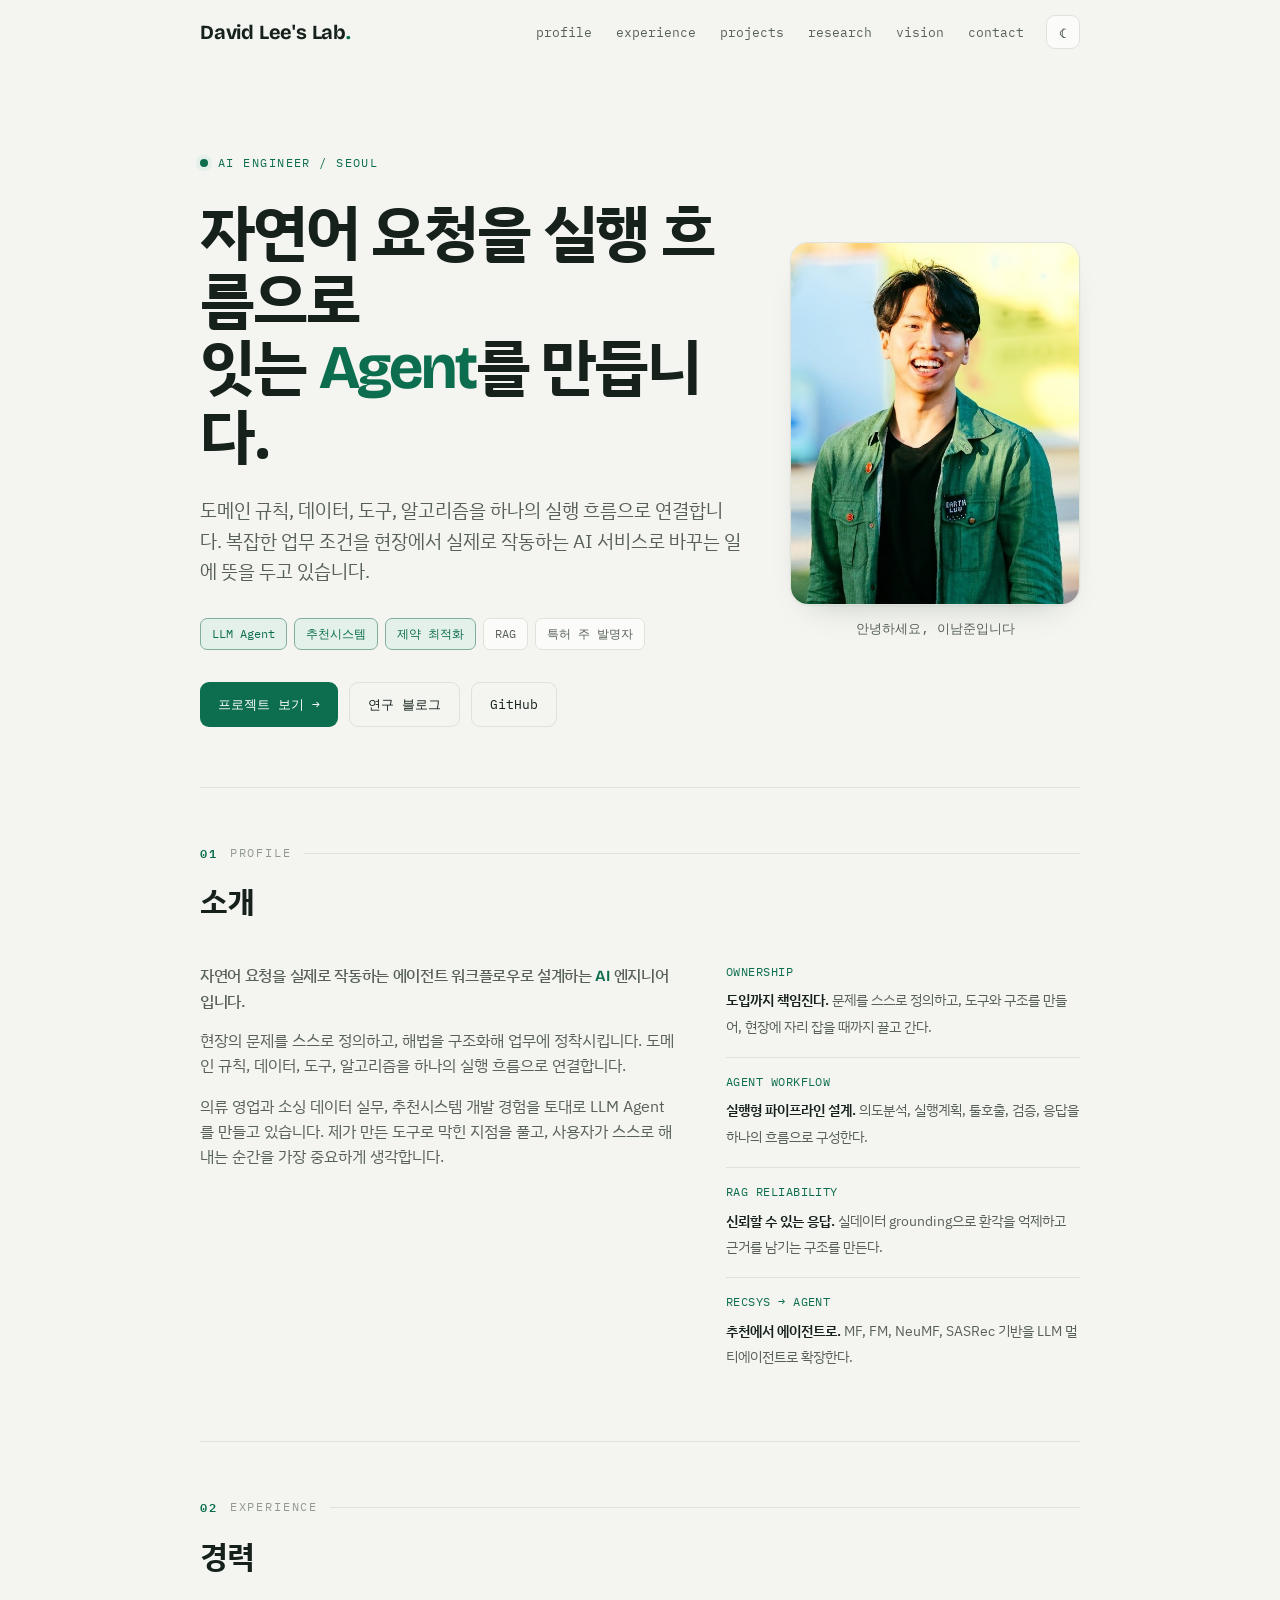
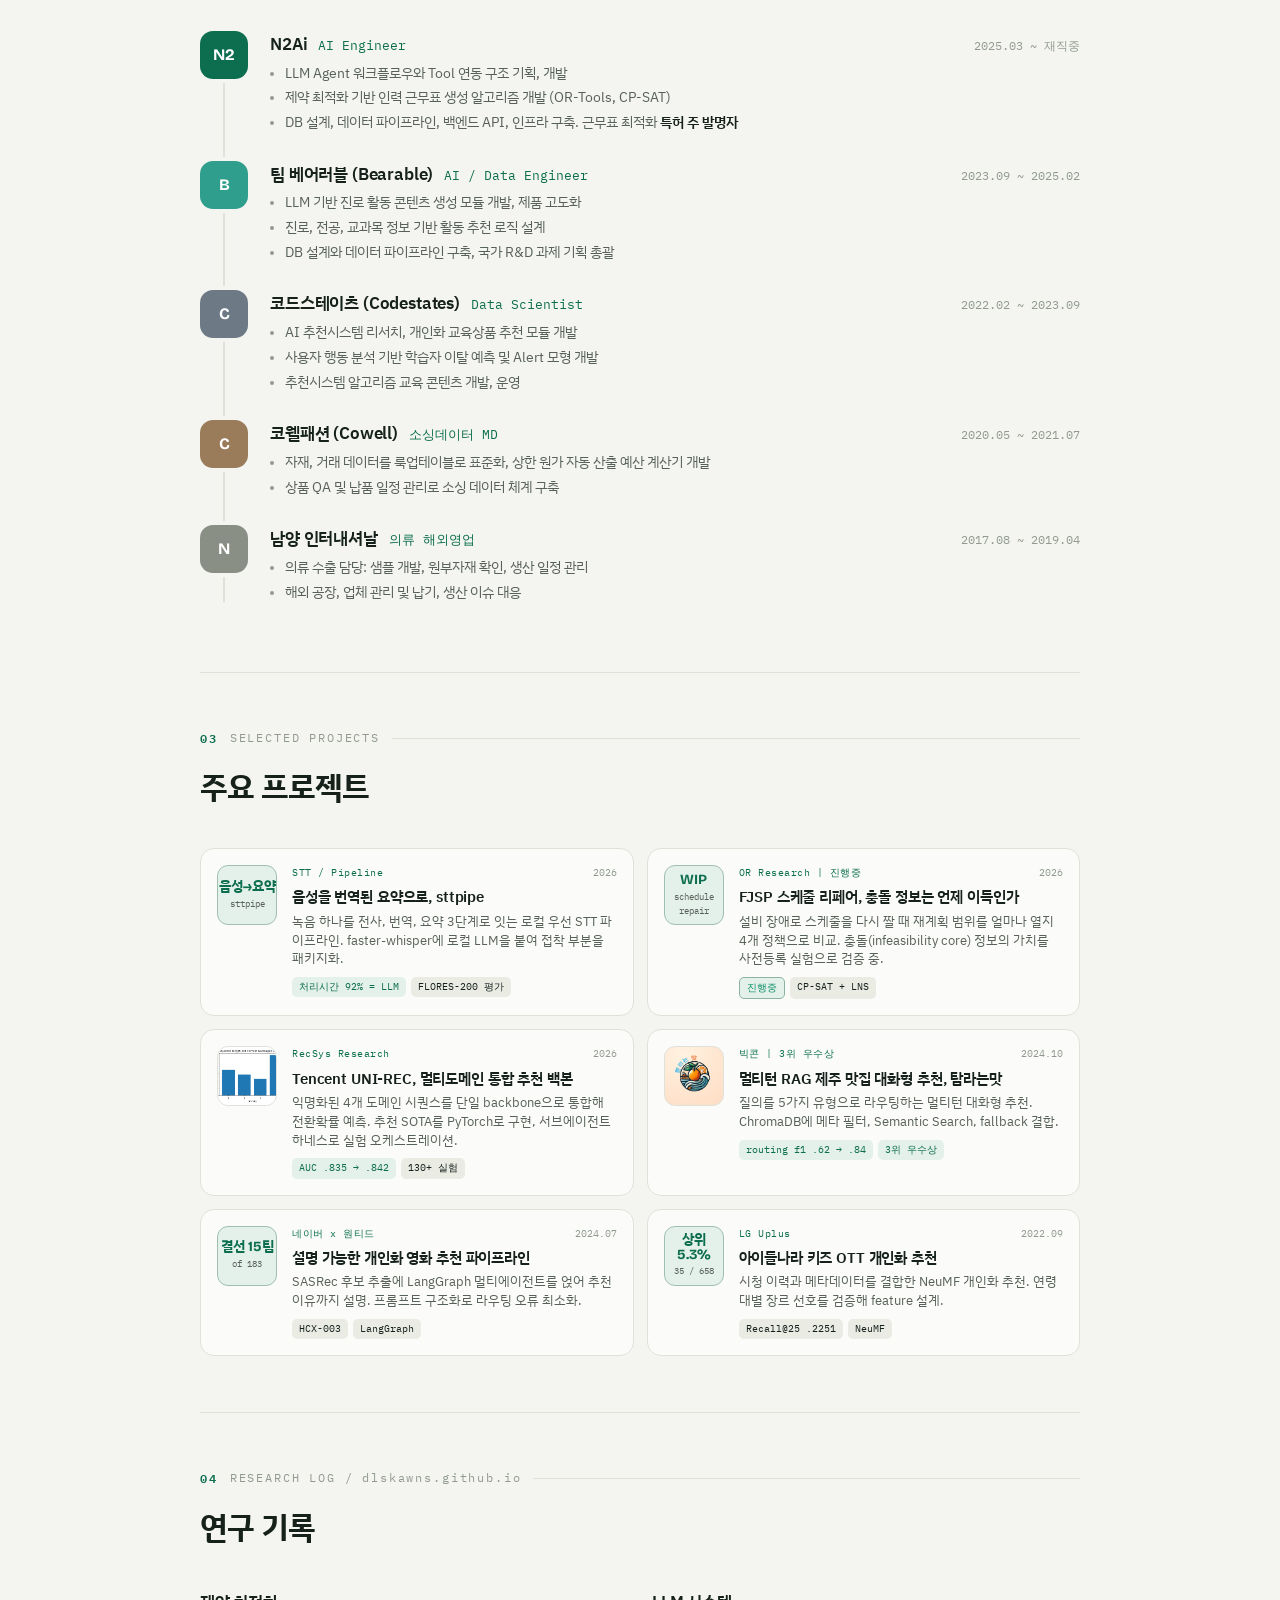
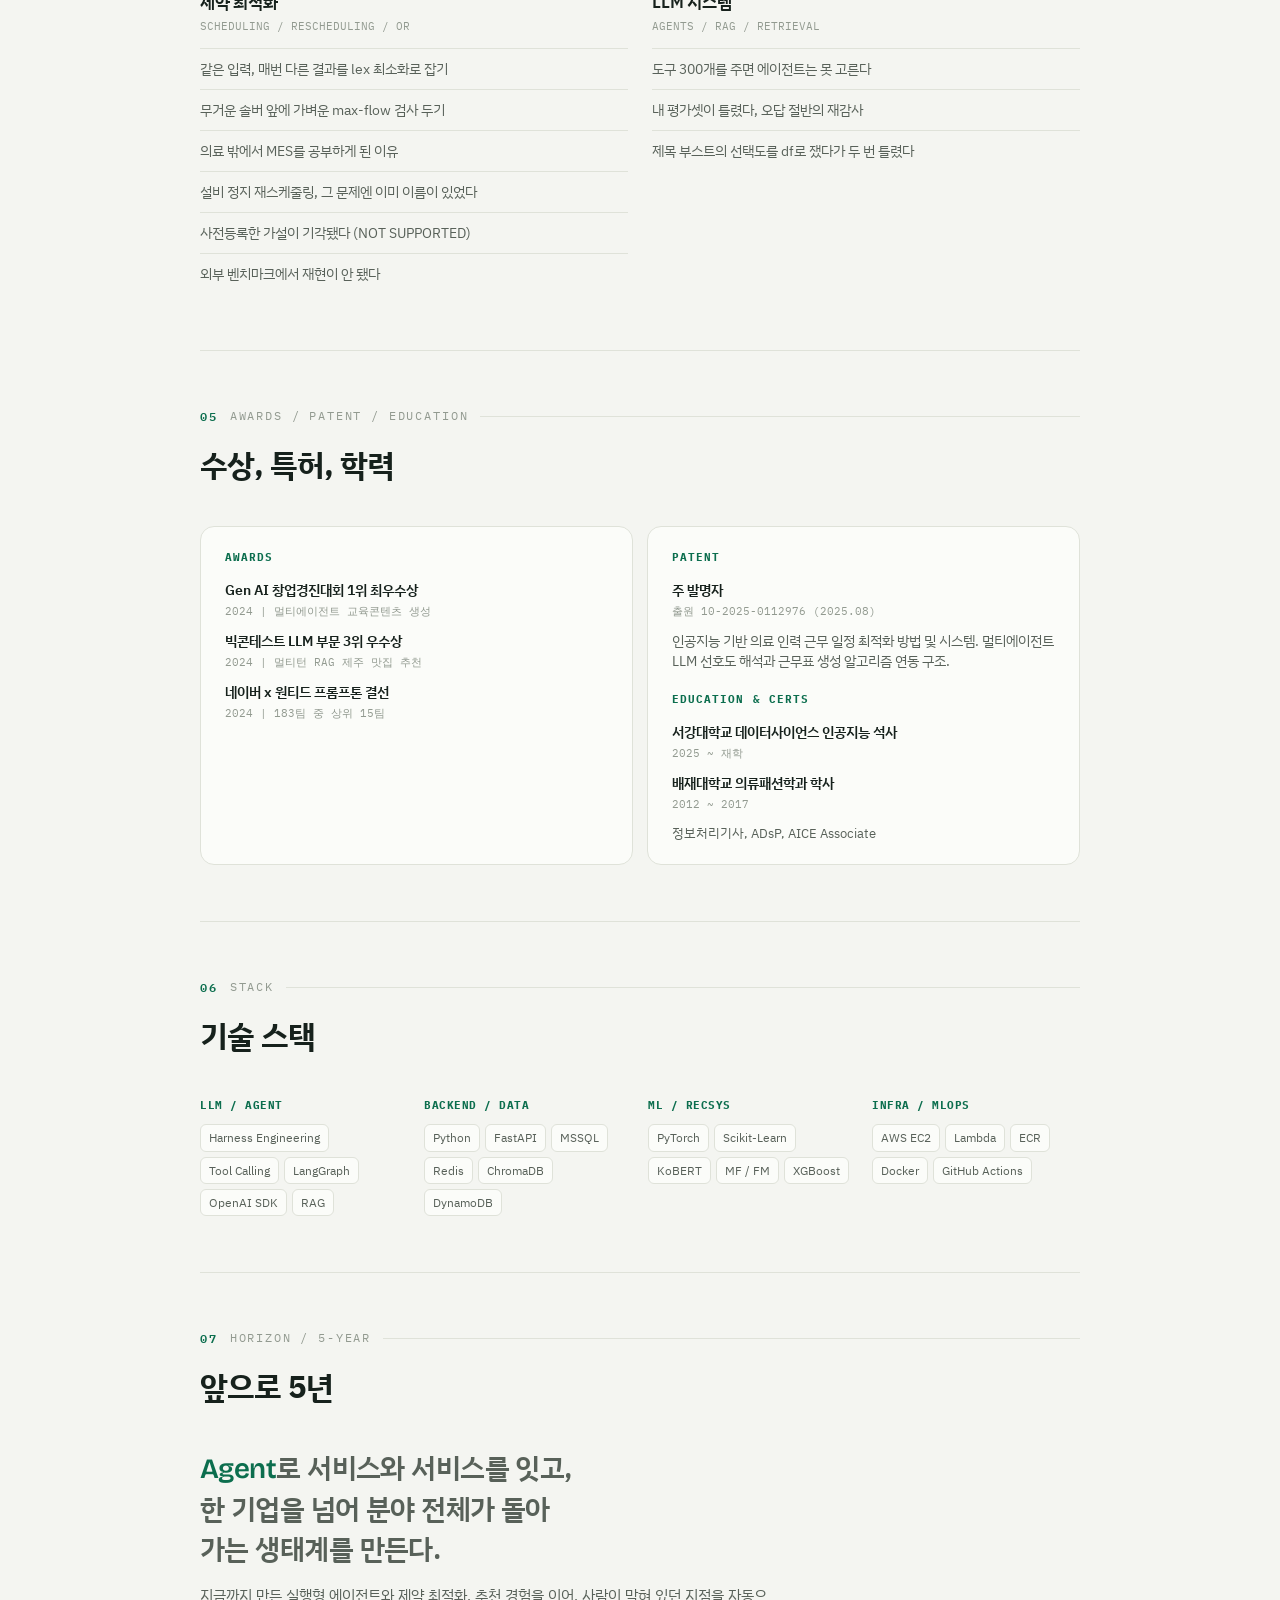
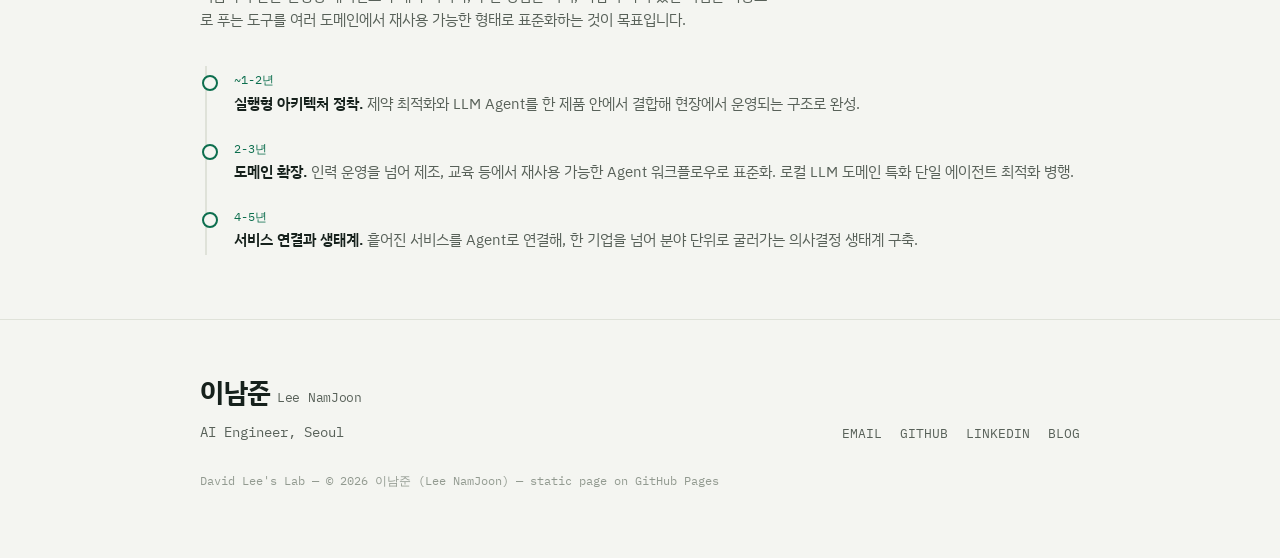
==== index.html @ a7fc3a61 "Add: 프로필 사진, OG 이미지, favicon, 히어로 그리드 - 히어로에 프로필 사진과 인삿말 추가(2단 그리드) - OG 이미지(1200x630) 생성, og/twitte" ====
<!DOCTYPE html>
<html lang="ko">
<head>
<meta charset="UTF-8">
<meta name="viewport" content="width=device-width, initial-scale=1.0">
<title>David Lee's Lab — 이남준</title>
<meta name="description" content="자연어 요청을 실제로 작동하는 에이전트 워크플로우로 설계하는 AI Engineer 이남준(David Lee)의 포트폴리오">
<link rel="preconnect" href="https://fonts.googleapis.com">
<link rel="preconnect" href="https://fonts.gstatic.com" crossorigin>
<link href="https://fonts.googleapis.com/css2?family=Bricolage+Grotesque:opsz,wght@12..96,500;12..96,600;12..96,700&family=IBM+Plex+Mono:wght@400;500;600&family=IBM+Plex+Sans+KR:wght@400;500;600;700&display=swap" rel="stylesheet">
<link rel="stylesheet" href="assets/site.css">
<link rel="icon" href="assets/img/favicon.svg" type="image/svg+xml">
<link rel="icon" href="assets/img/favicon-32.png" sizes="32x32">
<link rel="apple-touch-icon" href="assets/img/favicon-180.png">
<meta property="og:type" content="website">
<meta property="og:title" content="David Lee's Lab — 이남준 (AI Engineer)">
<meta property="og:description" content="자연어 요청을 실행 흐름으로 잇는 Agent를 만드는 AI Engineer 이남준의 포트폴리오">
<meta property="og:image" content="https://dlskawns.github.io/portfolio/assets/img/og.png">
<meta property="og:url" content="https://dlskawns.github.io/portfolio/">
<meta name="twitter:card" content="summary_large_image">
<script>try{var t=localStorage.getItem('theme');if(t)document.documentElement.setAttribute('data-theme',t);}catch(e){}</script>
</head>
<body>

<nav id="nav">
  <div class="nav-in">
    <a class="brand" href="#top">David Lee's Lab<i>.</i></a>
    <div class="nav-right">
      <div class="nav-links">
        <a href="#about">profile</a>
        <a href="#experience">experience</a>
        <a href="#projects">projects</a>
        <a href="#research">research</a>
        <a href="#vision">vision</a>
        <a href="#contact">contact</a>
      </div>
      <button id="themeBtn" class="theme-btn" aria-label="라이트 다크 테마 전환" title="테마 전환">◐</button>
    </div>
  </div>
</nav>

<div class="wrap" id="top">

  <header class="hero">
    <div class="hero-grid">
      <div>
        <div class="kicker">AI ENGINEER / SEOUL</div>
        <h1>자연어 요청을 실행 흐름으로<br>잇는 <span class="en">Agent</span>를 만듭니다.</h1>
        <p class="lede">도메인 규칙, 데이터, 도구, 알고리즘을 하나의 실행 흐름으로 연결합니다. 복잡한 업무 조건을 현장에서 실제로 작동하는 AI 서비스로 바꾸는 일에 뜻을 두고 있습니다.</p>
        <div class="hero-meta">
          <span class="chip on">LLM Agent</span>
          <span class="chip on">추천시스템</span>
          <span class="chip on">제약 최적화</span>
          <span class="chip">RAG</span>
          <span class="chip">특허 주 발명자</span>
        </div>
        <div class="hero-cta">
          <a class="btn primary" href="#projects">프로젝트 보기 →</a>
          <a class="btn ghost" href="https://dlskawns.github.io" target="_blank" rel="noopener">연구 블로그</a>
          <a class="btn ghost" href="https://github.com/dlskawns" target="_blank" rel="noopener">GitHub</a>
        </div>
      </div>
      <div class="hero-photo">
        <img src="assets/img/profile.jpg" alt="이남준" width="290" height="363">
        <div class="greet">안녕하세요, 이남준입니다</div>
      </div>
    </div>
  </header>

  <section id="about" class="about reveal">
    <div class="eyebrow"><b>01</b> PROFILE</div>
    <h2 class="sec-title">소개</h2>
    <div class="about-grid">
      <div>
        <p class="about-lead">자연어 요청을 실제로 작동하는 에이전트 워크플로우로 설계하는 <span class="en">AI</span> 엔지니어입니다.</p>
        <p>현장의 문제를 스스로 정의하고, 해법을 구조화해 업무에 정착시킵니다. 도메인 규칙, 데이터, 도구, 알고리즘을 하나의 실행 흐름으로 연결합니다.</p>
        <p>의류 영업과 소싱 데이터 실무, 추천시스템 개발 경험을 토대로 LLM Agent를 만들고 있습니다. 제가 만든 도구로 막힌 지점을 풀고, 사용자가 스스로 해내는 순간을 가장 중요하게 생각합니다.</p>
      </div>
      <ul class="strengths">
        <li><span class="k">OWNERSHIP</span><span class="v"><b>도입까지 책임진다.</b> 문제를 스스로 정의하고, 도구와 구조를 만들어, 현장에 자리 잡을 때까지 끌고 간다.</span></li>
        <li><span class="k">AGENT WORKFLOW</span><span class="v"><b>실행형 파이프라인 설계.</b> 의도분석, 실행계획, 툴호출, 검증, 응답을 하나의 흐름으로 구성한다.</span></li>
        <li><span class="k">RAG RELIABILITY</span><span class="v"><b>신뢰할 수 있는 응답.</b> 실데이터 grounding으로 환각을 억제하고 근거를 남기는 구조를 만든다.</span></li>
        <li><span class="k">RECSYS → AGENT</span><span class="v"><b>추천에서 에이전트로.</b> MF, FM, NeuMF, SASRec 기반을 LLM 멀티에이전트로 확장한다.</span></li>
      </ul>
    </div>
  </section>

  <section id="experience" class="reveal">
    <div class="eyebrow"><b>02</b> EXPERIENCE</div>
    <h2 class="sec-title">경력</h2>
    <div class="exp" id="exp"></div>
  </section>

  <section id="projects" class="reveal">
    <div class="eyebrow"><b>03</b> SELECTED PROJECTS</div>
    <h2 class="sec-title">주요 프로젝트</h2>
    <div class="rc-grid" id="rc-grid"></div>
  </section>

  <section id="research" class="reveal">
    <div class="eyebrow"><b>04</b> RESEARCH LOG / dlskawns.github.io</div>
    <h2 class="sec-title">연구 기록</h2>
    <div class="research">
      <div class="rcol">
        <h3>제약 최적화</h3>
        <div class="rsub">SCHEDULING / RESCHEDULING / OR</div>
        <ul class="rlist" id="opt-list"></ul>
      </div>
      <div class="rcol">
        <h3>LLM 시스템</h3>
        <div class="rsub">AGENTS / RAG / RETRIEVAL</div>
        <ul class="rlist" id="llm-list"></ul>
      </div>
    </div>
  </section>

  <section id="credentials" class="reveal">
    <div class="eyebrow"><b>05</b> AWARDS / PATENT / EDUCATION</div>
    <h2 class="sec-title">수상, 특허, 학력</h2>
    <div class="cred-grid">
      <div class="cred">
        <h4>AWARDS</h4>
        <ul>
          <li><b>Gen AI 창업경진대회 1위 최우수상</b><span class="yr">2024 | 멀티에이전트 교육콘텐츠 생성</span></li>
          <li><b>빅콘테스트 LLM 부문 3위 우수상</b><span class="yr">2024 | 멀티턴 RAG 제주 맛집 추천</span></li>
          <li><b>네이버 x 원티드 프롬프톤 결선</b><span class="yr">2024 | 183팀 중 상위 15팀</span></li>
        </ul>
      </div>
      <div class="cred">
        <h4>PATENT</h4>
        <ul>
          <li><b>주 발명자</b><span class="yr">출원 10-2025-0112976 (2025.08)</span></li>
          <li style="color:var(--muted)">인공지능 기반 의료 인력 근무 일정 최적화 방법 및 시스템. 멀티에이전트 LLM 선호도 해석과 근무표 생성 알고리즘 연동 구조.</li>
        </ul>
        <h4 style="margin-top:20px">EDUCATION &amp; CERTS</h4>
        <ul>
          <li><b>서강대학교 데이터사이언스 인공지능 석사</b><span class="yr">2025 ~ 재학</span></li>
          <li><b>배재대학교 의류패션학과 학사</b><span class="yr">2012 ~ 2017</span></li>
          <li style="color:var(--muted);font-size:12.5px">정보처리기사, ADsP, AICE Associate</li>
        </ul>
      </div>
    </div>
  </section>

  <section id="skills" class="reveal">
    <div class="eyebrow"><b>06</b> STACK</div>
    <h2 class="sec-title">기술 스택</h2>
    <div class="skills">
      <div class="skill"><h4>LLM / AGENT</h4><div class="tags"><span>Harness Engineering</span><span>Tool Calling</span><span>LangGraph</span><span>OpenAI SDK</span><span>RAG</span></div></div>
      <div class="skill"><h4>BACKEND / DATA</h4><div class="tags"><span>Python</span><span>FastAPI</span><span>MSSQL</span><span>Redis</span><span>ChromaDB</span><span>DynamoDB</span></div></div>
      <div class="skill"><h4>ML / RECSYS</h4><div class="tags"><span>PyTorch</span><span>Scikit-Learn</span><span>KoBERT</span><span>MF / FM</span><span>XGBoost</span></div></div>
      <div class="skill"><h4>INFRA / MLOPS</h4><div class="tags"><span>AWS EC2</span><span>Lambda</span><span>ECR</span><span>Docker</span><span>GitHub Actions</span></div></div>
    </div>
  </section>

  <section id="vision" class="reveal vision">
    <div class="eyebrow"><b>07</b> HORIZON / 5-YEAR</div>
    <h2 class="sec-title">앞으로 5년</h2>
    <p class="q"><span class="en">Agent</span>로 서비스와 서비스를 잇고, 한 기업을 넘어 분야 전체가 돌아가는 생태계를 만든다.</p>
    <p>지금까지 만든 실행형 에이전트와 제약 최적화, 추천 경험을 이어, 사람이 막혀 있던 지점을 자동으로 푸는 도구를 여러 도메인에서 재사용 가능한 형태로 표준화하는 것이 목표입니다.</p>
    <div class="vtl">
      <div class="vrow"><div class="yr">~1-2년</div><div class="txt"><b>실행형 아키텍처 정착.</b> 제약 최적화와 LLM Agent를 한 제품 안에서 결합해 현장에서 운영되는 구조로 완성.</div></div>
      <div class="vrow"><div class="yr">2-3년</div><div class="txt"><b>도메인 확장.</b> 인력 운영을 넘어 제조, 교육 등에서 재사용 가능한 Agent 워크플로우로 표준화. 로컬 LLM 도메인 특화 단일 에이전트 최적화 병행.</div></div>
      <div class="vrow"><div class="yr">4-5년</div><div class="txt"><b>서비스 연결과 생태계.</b> 흩어진 서비스를 Agent로 연결해, 한 기업을 넘어 분야 단위로 굴러가는 의사결정 생태계 구축.</div></div>
    </div>
  </section>

</div>

<footer id="contact">
  <div class="wrap">
    <div class="foot-grid">
      <div>
        <div class="foot-name">이남준 <small>Lee NamJoon</small></div>
        <div style="color:var(--muted);font-size:13.5px;margin-top:6px;font-family:var(--mono)">AI Engineer, Seoul</div>
      </div>
      <div class="foot-links">
        <a href="mailto:dlskawns2@gmail.com">EMAIL</a>
        <a href="https://github.com/dlskawns" target="_blank" rel="noopener">GITHUB</a>
        <a href="https://www.linkedin.com/in/davidlee1992" target="_blank" rel="noopener">LINKEDIN</a>
        <a href="https://dlskawns.github.io" target="_blank" rel="noopener">BLOG</a>
      </div>
    </div>
    <div class="foot-copy">David Lee's Lab — © 2026 이남준 (Lee NamJoon) — static page on GitHub Pages</div>
  </div>
</footer>

<script>
const BLOG="https://dlskawns.github.io";

const jobs=[
  {mono:"N2",co:"N2Ai",role:"AI Engineer",period:"2025.03 ~ 재직중",color:"var(--signal)",items:[
    "LLM Agent 워크플로우와 Tool 연동 구조 기획, 개발",
    "제약 최적화 기반 인력 근무표 생성 알고리즘 개발 (OR-Tools, CP-SAT)",
    "DB 설계, 데이터 파이프라인, 백엔드 API, 인프라 구축. 근무표 최적화 <b>특허 주 발명자</b>"]},
  {mono:"B",co:"팀 베어러블 (Bearable)",role:"AI / Data Engineer",period:"2023.09 ~ 2025.02",color:"#2f9e8c",items:[
    "LLM 기반 진로 활동 콘텐츠 생성 모듈 개발, 제품 고도화",
    "진로, 전공, 교과목 정보 기반 활동 추천 로직 설계",
    "DB 설계와 데이터 파이프라인 구축, 국가 R&D 과제 기획 총괄"]},
  {mono:"C",co:"코드스테이츠 (Codestates)",role:"Data Scientist",period:"2022.02 ~ 2023.09",color:"#6d7a86",items:[
    "AI 추천시스템 리서치, 개인화 교육상품 추천 모듈 개발",
    "사용자 행동 분석 기반 학습자 이탈 예측 및 Alert 모형 개발",
    "추천시스템 알고리즘 교육 콘텐츠 개발, 운영"]},
  {mono:"C",co:"코웰패션 (Cowell)",role:"소싱데이터 MD",period:"2020.05 ~ 2021.07",color:"#9a7b5a",items:[
    "자재, 거래 데이터를 룩업테이블로 표준화, 상한 원가 자동 산출 예산 계산기 개발",
    "상품 QA 및 납품 일정 관리로 소싱 데이터 체계 구축"]},
  {mono:"N",co:"남양 인터내셔날",role:"의류 해외영업",period:"2017.08 ~ 2019.04",color:"#8a8f86",items:[
    "의류 수출 담당: 샘플 개발, 원부자재 확인, 생산 일정 관리",
    "해외 공장, 업체 관리 및 납기, 생산 이슈 대응"]},
];
document.getElementById('exp').innerHTML=jobs.map(j=>`
  <div class="job">
    <div class="node" style="background:${j.color}">${j.mono}</div>
    <div>
      <div class="job-head"><span class="job-co">${j.co}</span><span class="job-role">${j.role}</span><span class="job-period">${j.period}</span></div>
      <ul>${j.items.map(i=>`<li>${i}</li>`).join('')}</ul>
    </div>
  </div>`).join('');

const A="assets/recsys/";
const rc=[
  {tag:"STT / Pipeline",yr:"2026",title:"음성을 번역된 요약으로, sttpipe",
   url:"projects/stt-pipeline.html",badge:{b1:"음성→요약",b2:"sttpipe"},
   desc:"녹음 하나를 전사, 번역, 요약 3단계로 잇는 로컬 우선 STT 파이프라인. faster-whisper에 로컬 LLM을 붙여 접착 부분을 패키지화.",
   m:[{t:"처리시간 92% = LLM",pos:1},{t:"FLORES-200 평가"}]},
  {tag:"OR Research | 진행중",yr:"2026",title:"FJSP 스케줄 리페어, 충돌 정보는 언제 이득인가",
   url:"projects/mes-schedule-repair.html",badge:{b1:"WIP",b2:"schedule repair"},
   desc:"설비 장애로 스케줄을 다시 짤 때 재계획 범위를 얼마나 열지 4개 정책으로 비교. 충돌(infeasibility core) 정보의 가치를 사전등록 실험으로 검증 중.",
   m:[{t:"진행중",wip:1},{t:"CP-SAT + LNS"}]},
  {tag:"RecSys Research",yr:"2026",title:"Tencent UNI-REC, 멀티도메인 통합 추천 백본",
   url:"projects/tencent-unirec.html",img:A+"tencent-seqlen.png",
   desc:"익명화된 4개 도메인 시퀀스를 단일 backbone으로 통합해 전환확률 예측. 추천 SOTA를 PyTorch로 구현, 서브에이전트 하네스로 실험 오케스트레이션.",
   m:[{t:"AUC .835 → .842",pos:1},{t:"130+ 실험"}]},
  {tag:"빅콘 | 3위 우수상",yr:"2024.10",title:"멀티턴 RAG 제주 맛집 대화형 추천, 탐라는맛",
   url:"projects/jeju-tamla.html",brand:A+"jeju-emblem.png",
   desc:"질의를 5가지 유형으로 라우팅하는 멀티턴 대화형 추천. ChromaDB에 메타 필터, Semantic Search, fallback 결합.",
   m:[{t:"routing f1 .62 → .84",pos:1},{t:"3위 우수상",pos:1}]},
  {tag:"네이버 x 원티드",yr:"2024.07",title:"설명 가능한 개인화 영화 추천 파이프라인",
   url:"projects/wanted-movie-rec.html",badge:{b1:"결선 15팀",b2:"of 183"},
   desc:"SASRec 후보 추출에 LangGraph 멀티에이전트를 얹어 추천 이유까지 설명. 프롬프트 구조화로 라우팅 오류 최소화.",
   m:[{t:"HCX-003"},{t:"LangGraph"}]},
  {tag:"LG Uplus",yr:"2022.09",title:"아이들나라 키즈 OTT 개인화 추천",
   url:"projects/lguplus-kids-rec.html",badge:{b1:"상위 5.3%",b2:"35 / 658"},
   desc:"시청 이력과 메타데이터를 결합한 NeuMF 개인화 추천. 연령대별 장르 선호를 검증해 feature 설계.",
   m:[{t:"Recall@25 .2251"},{t:"NeuMF"}]},
];
document.getElementById('rc-grid').innerHTML=rc.map(p=>`
  <a class="rc" href="${p.url}">
    ${p.img?`<div class="ic"><img loading="lazy" src="${p.img}" alt=""></div>`
      :p.brand?`<div class="ic brand"><img loading="lazy" src="${p.brand}" alt="탐라는맛"></div>`
      :`<div class="ic badge"><span class="b1">${p.badge.b1}</span><span class="b2">${p.badge.b2}</span></div>`}
    <div class="rc-body">
      <div class="rc-top"><span class="rc-tag">${p.tag}</span><span class="rc-yr">${p.yr}</span></div>
      <h4>${p.title}<span class="arw">→</span></h4>
      <p>${p.desc}</p>
      <div class="m">${p.m.map(x=>`<span class="${x.pos?'pos':x.wip?'wip':''}">${x.t}</span>`).join('')}</div>
    </div>
  </a>`).join('');

const opt=[
  {t:"같은 입력, 매번 다른 결과를 lex 최소화로 잡기",u:"/optimization/lex-minimization-cpsat/"},
  {t:"무거운 솔버 앞에 가벼운 max-flow 검사 두기",u:"/optimization/maxflow-soundness-presolve-gate/"},
  {t:"의료 밖에서 MES를 공부하게 된 이유",u:"/optimization/mes-basics/"},
  {t:"설비 정지 재스케줄링, 그 문제엔 이미 이름이 있었다",u:"/paper-review/rescheduling-framework-review/"},
  {t:"사전등록한 가설이 기각됐다 (NOT SUPPORTED)",u:"/optimization/prereg-not-supported/"},
  {t:"외부 벤치마크에서 재현이 안 됐다",u:"/optimization/external-replication/"},
];
const llm=[
  {t:"도구 300개를 주면 에이전트는 못 고른다",u:"/nlp-llm/tool-selection-scaling/"},
  {t:"내 평가셋이 틀렸다, 오답 절반의 재감사",u:"/nlp-llm/eval-harness-pitfalls/"},
  {t:"제목 부스트의 선택도를 df로 쟀다가 두 번 틀렸다",u:"/nlp-llm/title-boost-selectivity/"},
];
const li=a=>`<a href="${BLOG}${a.u}" target="_blank" rel="noopener"><span>${a.t}</span></a>`;
document.getElementById('opt-list').innerHTML=opt.map(li).join('');
document.getElementById('llm-list').innerHTML=llm.map(li).join('');
</script>
<script src="assets/site.js" defer></script>
</body>
</html>
---- assets/site.css ----
/* David Lee's Lab — shared stylesheet */
:root{
  --paper:#f4f5f1; --surface:#fbfcf9; --surface-2:#eaece4;
  --ink:#16211c; --muted:#586159; --faint:#929a90; --line:#dfe2d9;
  --signal:#0c6e4e; --signal-2:#0f9068; --signal-soft:#e4f0ea;
  --shadow:0 1px 2px rgba(18,33,26,.05),0 16px 34px -22px rgba(18,33,26,.28);
  --disp:'Bricolage Grotesque','IBM Plex Sans KR',sans-serif;
  --sans:'IBM Plex Sans KR',-apple-system,BlinkMacSystemFont,'Segoe UI',sans-serif;
  --mono:'IBM Plex Mono',ui-monospace,SFMono-Regular,Menlo,monospace;
}
:root[data-theme="dark"]{
  --paper:#0e1512; --surface:#141c18; --surface-2:#1b241f;
  --ink:#ecf1ea; --muted:#9ba49c; --faint:#69736b; --line:#263029;
  --signal:#3ac68f; --signal-2:#57dca6; --signal-soft:#16241d;
  --shadow:0 1px 2px rgba(0,0,0,.3),0 20px 40px -24px rgba(0,0,0,.72);
}
@media (prefers-color-scheme: dark){
  :root:not([data-theme="light"]){
    --paper:#0e1512; --surface:#141c18; --surface-2:#1b241f;
    --ink:#ecf1ea; --muted:#9ba49c; --faint:#69736b; --line:#263029;
    --signal:#3ac68f; --signal-2:#57dca6; --signal-soft:#16241d;
    --shadow:0 1px 2px rgba(0,0,0,.3),0 20px 40px -24px rgba(0,0,0,.72);
  }
}
*{box-sizing:border-box;margin:0;padding:0}
html{scroll-behavior:smooth}
body{background:var(--paper);color:var(--ink);font-family:var(--sans);font-size:16.5px;line-height:1.62;-webkit-font-smoothing:antialiased;text-rendering:optimizeLegibility}
a{color:inherit;text-decoration:none}
::selection{background:var(--signal);color:#fff}
.en{font-family:var(--disp);font-weight:600}
.wrap{max-width:940px;margin:0 auto;padding:0 30px}
img{max-width:100%}

/* nav */
nav{position:sticky;top:0;z-index:50;background:color-mix(in srgb,var(--paper) 84%,transparent);backdrop-filter:saturate(1.3) blur(11px);border-bottom:1px solid transparent;transition:border-color .3s}
nav.scrolled{border-color:var(--line)}
.nav-in{max-width:940px;margin:0 auto;padding:15px 30px;display:flex;align-items:center;justify-content:space-between}
.brand{font-family:var(--disp);font-weight:700;font-size:20px;letter-spacing:-0.01em}
.brand i{color:var(--signal);font-style:normal}
.nav-right{display:flex;align-items:center;gap:22px}
.nav-links{display:flex;gap:24px}
.nav-links a{font-family:var(--mono);font-size:12.5px;color:var(--muted);transition:color .2s}
.nav-links a:hover{color:var(--signal)}
@media(max-width:720px){.nav-links{display:none}}
.theme-btn{width:34px;height:34px;border:1px solid var(--line);border-radius:9px;background:var(--surface);color:var(--muted);font-size:15px;cursor:pointer;display:flex;align-items:center;justify-content:center;transition:color .2s,border-color .2s;line-height:1}
.theme-btn:hover{color:var(--signal);border-color:var(--signal)}
.nav-back{font-family:var(--mono);font-size:12.5px;color:var(--muted);transition:color .2s}
.nav-back:hover{color:var(--signal)}

/* hero */
header.hero{padding:88px 0 60px}
.kicker{font-family:var(--mono);font-size:12px;letter-spacing:.12em;color:var(--signal);margin-bottom:26px;display:flex;align-items:center;gap:10px}
.kicker::before{content:"";width:8px;height:8px;border-radius:50%;background:var(--signal);box-shadow:0 0 0 4px var(--signal-soft)}
h1{font-family:var(--sans);font-weight:700;font-size:clamp(38px,6.4vw,62px);line-height:1.08;letter-spacing:-0.035em;margin-bottom:26px}
h1 .en{color:var(--signal);font-weight:700}
.lede{font-size:clamp(16.5px,2.1vw,19px);color:var(--muted);max-width:53ch;line-height:1.6}
.hero-meta{margin-top:32px;display:flex;flex-wrap:wrap;gap:7px}
.chip{font-family:var(--mono);font-size:12px;padding:5px 11px;border:1px solid var(--line);border-radius:7px;color:var(--muted);background:var(--surface)}
.chip.on{border-color:color-mix(in srgb,var(--signal) 45%,var(--line));color:var(--signal);background:var(--signal-soft)}
.hero-cta{margin-top:32px;display:flex;gap:11px;flex-wrap:wrap}
.btn{display:inline-flex;align-items:center;gap:8px;font-family:var(--mono);font-size:13px;padding:11px 18px;border-radius:9px;transition:transform .15s,box-shadow .2s,border-color .2s,background .2s}
.btn.primary{background:var(--signal);color:#fff}
.btn.primary:hover{transform:translateY(-2px);box-shadow:var(--shadow)}
.btn.ghost{border:1px solid var(--line);color:var(--ink)}
.btn.ghost:hover{border-color:var(--signal);color:var(--signal)}
.hero-grid{display:grid;grid-template-columns:1fr 290px;gap:46px;align-items:center}
@media(max-width:820px){.hero-grid{grid-template-columns:1fr;gap:34px}}
.hero-photo{display:flex;flex-direction:column;align-items:center}
.hero-photo img{width:100%;max-width:290px;border-radius:18px;display:block;border:1px solid var(--line);box-shadow:var(--shadow)}
.hero-photo .greet{font-family:var(--mono);font-size:12.5px;color:var(--muted);margin-top:13px}
@media(max-width:820px){.hero-photo{max-width:260px;margin:0 auto}}

/* section shell */
section{padding:56px 0;border-top:1px solid var(--line)}
.eyebrow{font-family:var(--mono);font-size:11.5px;letter-spacing:.16em;color:var(--faint);display:flex;align-items:center;gap:12px;margin-bottom:14px}
.eyebrow::after{content:"";flex:1;height:1px;background:var(--line)}
.eyebrow b{color:var(--signal);font-weight:600}
.sec-title{font-family:var(--sans);font-weight:700;font-size:clamp(24px,3.6vw,31px);letter-spacing:-0.025em;margin-bottom:36px}

/* about */
.about-grid{display:grid;grid-template-columns:1.35fr 1fr;gap:48px}
@media(max-width:760px){.about-grid{grid-template-columns:1fr;gap:30px}}
.about-lead{font-size:20px;line-height:1.6;letter-spacing:-0.02em;margin-bottom:22px;font-weight:500}
.about-lead .en{color:var(--signal)}
.about p{color:var(--muted);margin-bottom:15px;font-size:15.5px}
.strengths{list-style:none;display:flex;flex-direction:column;gap:2px}
.strengths li{padding:15px 0;border-top:1px solid var(--line)}
.strengths li:first-child{border-top:none;padding-top:0}
.strengths .k{font-family:var(--mono);font-size:11.5px;color:var(--signal);letter-spacing:.04em;display:block;margin-bottom:5px}
.strengths .v{font-size:14px;color:var(--muted);line-height:1.5}
.strengths .v b{color:var(--ink);font-weight:600}

/* experience timeline */
.exp{position:relative}
.exp::before{content:"";position:absolute;left:23px;top:14px;bottom:14px;width:2px;background:var(--line)}
.job{position:relative;display:grid;grid-template-columns:48px 1fr;gap:22px;padding:14px 0}
.node{width:48px;height:48px;border-radius:13px;display:flex;align-items:center;justify-content:center;font-family:var(--disp);font-weight:700;font-size:16px;color:#fff;letter-spacing:-0.02em;position:relative;z-index:1;box-shadow:0 0 0 4px var(--paper)}
.job-head{display:flex;flex-wrap:wrap;align-items:baseline;gap:6px 11px;margin-bottom:5px}
.job-co{font-size:16.5px;font-weight:600;letter-spacing:-0.01em}
.job-role{font-family:var(--mono);font-size:12.5px;color:var(--signal)}
.job-period{margin-left:auto;font-family:var(--mono);font-size:11.5px;color:var(--faint)}
.job ul{list-style:none;display:flex;flex-direction:column;gap:4px}
.job li{font-size:13.8px;color:var(--muted);line-height:1.5;padding-left:15px;position:relative}
.job li::before{content:"";position:absolute;left:0;top:9px;width:4px;height:4px;border-radius:50%;background:var(--faint)}
.job li b{color:var(--ink);font-weight:600}
@media(max-width:560px){.job-period{margin-left:0;flex-basis:100%;order:3}}

/* project cards (compact, linkable) */
.rc-grid{display:grid;grid-template-columns:1fr 1fr;gap:13px}
@media(max-width:720px){.rc-grid{grid-template-columns:1fr}}
.rc{display:flex;gap:15px;padding:16px;background:var(--surface);border:1px solid var(--line);border-radius:14px;transition:transform .18s,box-shadow .22s,border-color .2s;position:relative}
.rc:hover{transform:translateY(-3px);box-shadow:var(--shadow);border-color:color-mix(in srgb,var(--signal) 40%,var(--line))}
.rc .ic{width:60px;height:60px;flex:0 0 60px;border-radius:11px;overflow:hidden;border:1px solid var(--line)}
.rc .ic img{width:100%;height:100%;object-fit:cover;object-position:top;display:block}
.rc .ic.brand{display:flex;align-items:center;justify-content:center;padding:6px;background:radial-gradient(130% 130% at 30% 12%,#fff2e0,#ffd9c0)}
:root[data-theme="dark"] .rc .ic.brand{background:radial-gradient(130% 130% at 30% 12%,#2a2016,#241a12)}
@media (prefers-color-scheme: dark){:root:not([data-theme="light"]) .rc .ic.brand{background:radial-gradient(130% 130% at 30% 12%,#2a2016,#241a12)}}
.rc .ic.brand img{object-fit:contain}
.rc .ic.badge{display:flex;flex-direction:column;align-items:center;justify-content:center;gap:2px;background:var(--signal-soft);border-color:color-mix(in srgb,var(--signal) 30%,var(--line));text-align:center}
.rc .ic.badge .b1{font-family:var(--disp);font-weight:700;font-size:14px;color:var(--signal);line-height:1.05}
.rc .ic.badge .b2{font-family:var(--mono);font-size:8.5px;color:var(--muted)}
.rc-body{min-width:0;flex:1}
.rc-top{display:flex;align-items:center;gap:8px;margin-bottom:6px}
.rc-tag{font-family:var(--mono);font-size:10px;letter-spacing:.05em;color:var(--signal);white-space:nowrap;overflow:hidden;text-overflow:ellipsis}
.rc-yr{font-family:var(--mono);font-size:10px;color:var(--faint);margin-left:auto;white-space:nowrap}
.rc h4{font-size:14.5px;font-weight:600;line-height:1.35;letter-spacing:-0.01em;margin-bottom:5px;display:flex;align-items:center;gap:6px}
.rc h4 .arw{color:var(--signal);opacity:0;transition:opacity .2s,transform .2s}
.rc:hover h4 .arw{opacity:1;transform:translateX(2px)}
.rc p{font-size:12.5px;color:var(--muted);line-height:1.5}
.rc .m{margin-top:9px;display:flex;flex-wrap:wrap;gap:5px}
.rc .m span{font-family:var(--mono);font-size:10px;color:var(--ink);background:var(--surface-2);border-radius:5px;padding:2px 7px}
.rc .m span.pos{color:var(--signal);background:var(--signal-soft)}
.rc .m span.wip{color:var(--signal-2);background:var(--signal-soft);border:1px solid color-mix(in srgb,var(--signal) 40%,var(--line))}

/* research two-col */
.research{display:grid;grid-template-columns:1fr 1fr;gap:24px}
@media(max-width:720px){.research{grid-template-columns:1fr}}
.rcol h3{font-size:17px;font-weight:600;letter-spacing:-0.01em;margin-bottom:3px}
.rcol .rsub{font-family:var(--mono);font-size:11px;color:var(--faint);margin-bottom:12px}
.rlist{list-style:none;display:flex;flex-direction:column}
.rlist a{display:flex;gap:8px;align-items:baseline;padding:9px 0;font-size:13.6px;color:var(--muted);border-top:1px solid var(--line);transition:color .2s,padding .2s}
.rlist a:hover{color:var(--signal);padding-left:6px}
.rlist a::after{content:"↗";margin-left:auto;color:var(--signal);opacity:0;transition:opacity .2s}
.rlist a:hover::after{opacity:1}

/* credentials */
.cred-grid{display:grid;grid-template-columns:1fr 1fr;gap:14px}
@media(max-width:760px){.cred-grid{grid-template-columns:1fr}}
.cred{background:var(--surface);border:1px solid var(--line);border-radius:14px;padding:22px 24px}
.cred h4{font-family:var(--mono);font-size:10.5px;letter-spacing:.1em;color:var(--signal);margin-bottom:14px}
.cred ul{list-style:none;display:flex;flex-direction:column;gap:11px}
.cred li{font-size:13.8px;color:var(--muted);line-height:1.45}
.cred li b{color:var(--ink);font-weight:600;display:block}
.cred .yr{font-family:var(--mono);font-size:11px;color:var(--faint)}

/* skills */
.skills{display:grid;grid-template-columns:repeat(4,1fr);gap:16px}
@media(max-width:760px){.skills{grid-template-columns:1fr 1fr}}
@media(max-width:440px){.skills{grid-template-columns:1fr}}
.skill h4{font-family:var(--mono);font-size:10.5px;letter-spacing:.05em;color:var(--signal);margin-bottom:10px}
.skill .tags{display:flex;flex-wrap:wrap;gap:5px}
.skill .tags span{font-size:12px;color:var(--muted);background:var(--surface);border:1px solid var(--line);border-radius:6px;padding:3px 8px}

/* vision */
.vision .q{font-family:var(--sans);font-size:clamp(21px,3.2vw,28px);font-weight:600;line-height:1.4;letter-spacing:-0.02em;margin-bottom:16px;max-width:22ch}
.vision .q .en{color:var(--signal)}
.vision > p{color:var(--muted);margin-bottom:26px;max-width:64ch;font-size:15px}
.vtl{position:relative;padding-left:34px}
.vtl::before{content:"";position:absolute;left:5px;top:8px;bottom:8px;width:2px;background:var(--line)}
.vrow{position:relative;padding:12px 0}
.vrow::before{content:"";position:absolute;left:-32px;top:17px;width:12px;height:12px;border-radius:50%;background:var(--paper);border:2px solid var(--signal)}
.vrow .yr{font-family:var(--mono);font-size:12px;color:var(--signal);margin-bottom:3px}
.vrow .txt{font-size:14.5px;color:var(--muted);line-height:1.5}
.vrow .txt b{color:var(--ink);font-weight:600}

/* footer */
footer{border-top:1px solid var(--line);padding:52px 0 68px}
.foot-grid{display:flex;align-items:flex-end;justify-content:space-between;flex-wrap:wrap;gap:22px}
.foot-name{font-family:var(--disp);font-size:27px;font-weight:700;letter-spacing:-0.01em}
.foot-name small{font-family:var(--mono);font-size:13px;color:var(--muted);font-weight:400}
.foot-links{display:flex;gap:18px;flex-wrap:wrap}
.foot-links a{font-family:var(--mono);font-size:12.5px;color:var(--muted);transition:color .2s}
.foot-links a:hover{color:var(--signal)}
.foot-copy{margin-top:28px;font-family:var(--mono);font-size:11.5px;color:var(--faint)}

/* reveal */
.reveal{opacity:0;transform:translateY(16px);transition:opacity .7s cubic-bezier(.2,.7,.2,1),transform .7s cubic-bezier(.2,.7,.2,1)}
.reveal.in{opacity:1;transform:none}
@media (prefers-reduced-motion:reduce){.reveal{opacity:1;transform:none;transition:none}html{scroll-behavior:auto}}

/* ===== project detail page ===== */
.article{max-width:760px;margin:0 auto;padding:0 30px}
.art-top{padding:44px 0 0}
.art-back{font-family:var(--mono);font-size:12.5px;color:var(--muted);display:inline-flex;gap:7px;align-items:center;transition:color .2s,gap .2s}
.art-back:hover{color:var(--signal);gap:10px}
.art-head{padding:26px 0 30px;border-bottom:1px solid var(--line)}
.art-kick{font-family:var(--mono);font-size:11.5px;letter-spacing:.1em;color:var(--signal);margin-bottom:16px;display:flex;flex-wrap:wrap;gap:8px 14px;align-items:center}
.art-kick .wip{color:#fff;background:var(--signal);border-radius:5px;padding:2px 8px;letter-spacing:.06em}
.art-title{font-family:var(--sans);font-weight:700;font-size:clamp(27px,4.6vw,40px);line-height:1.16;letter-spacing:-0.03em;margin-bottom:18px}
.art-meta{display:flex;flex-wrap:wrap;gap:8px 20px;font-family:var(--mono);font-size:12px;color:var(--muted)}
.art-meta b{color:var(--ink);font-weight:600}
.art-stack{margin-top:20px;display:flex;flex-wrap:wrap;gap:6px}
.art-stack span{font-family:var(--mono);font-size:11.5px;color:var(--muted);background:var(--surface);border:1px solid var(--line);border-radius:6px;padding:4px 9px}

.block{padding:30px 0;border-bottom:1px solid var(--line)}
.block:last-of-type{border-bottom:none}
.block h3{font-family:var(--mono);font-size:12px;letter-spacing:.08em;color:var(--signal);margin-bottom:16px;display:flex;align-items:center;gap:10px}
.block h3::before{content:"";width:16px;height:2px;background:var(--signal)}
.block p{color:var(--muted);margin-bottom:14px;font-size:15.5px;line-height:1.68}
.block p:last-child{margin-bottom:0}
.block strong{color:var(--ink);font-weight:600}
.block ul{list-style:none;display:flex;flex-direction:column;gap:9px;margin:4px 0 6px}
.block li{position:relative;padding-left:20px;color:var(--muted);font-size:15px;line-height:1.6}
.block li::before{content:"";position:absolute;left:2px;top:10px;width:6px;height:6px;border-radius:2px;background:var(--signal);transform:rotate(45deg)}
.block li b{color:var(--ink);font-weight:600}

.callouts{display:flex;flex-wrap:wrap;gap:12px;margin:6px 0 4px}
.co{flex:1 1 150px;background:var(--surface);border:1px solid var(--line);border-radius:13px;padding:18px}
.co .big{font-family:var(--disp);font-weight:700;font-size:26px;color:var(--signal);letter-spacing:-0.02em;line-height:1}
.co .lab{font-family:var(--mono);font-size:11px;color:var(--muted);margin-top:8px;line-height:1.4}

.fig{margin:20px 0 8px;border:1px solid var(--line);border-radius:13px;overflow:hidden;background:var(--surface)}
.fig img{width:100%;display:block;background:#fff}
.fig .cap{font-family:var(--mono);font-size:11.5px;color:var(--faint);padding:11px 16px;border-top:1px solid var(--line)}

.honesty{background:var(--signal-soft);border:1px solid color-mix(in srgb,var(--signal) 30%,var(--line));border-radius:13px;padding:18px 20px;margin:6px 0}
.honesty h4{font-family:var(--mono);font-size:11px;letter-spacing:.08em;color:var(--signal);margin-bottom:8px}
.honesty p{font-size:14px;color:var(--muted);line-height:1.6;margin:0}

.art-foot{padding:34px 0 72px;display:flex;justify-content:space-between;flex-wrap:wrap;gap:14px}
.art-foot a{font-family:var(--mono);font-size:12.5px;color:var(--muted);transition:color .2s}
.art-foot a:hover{color:var(--signal)}
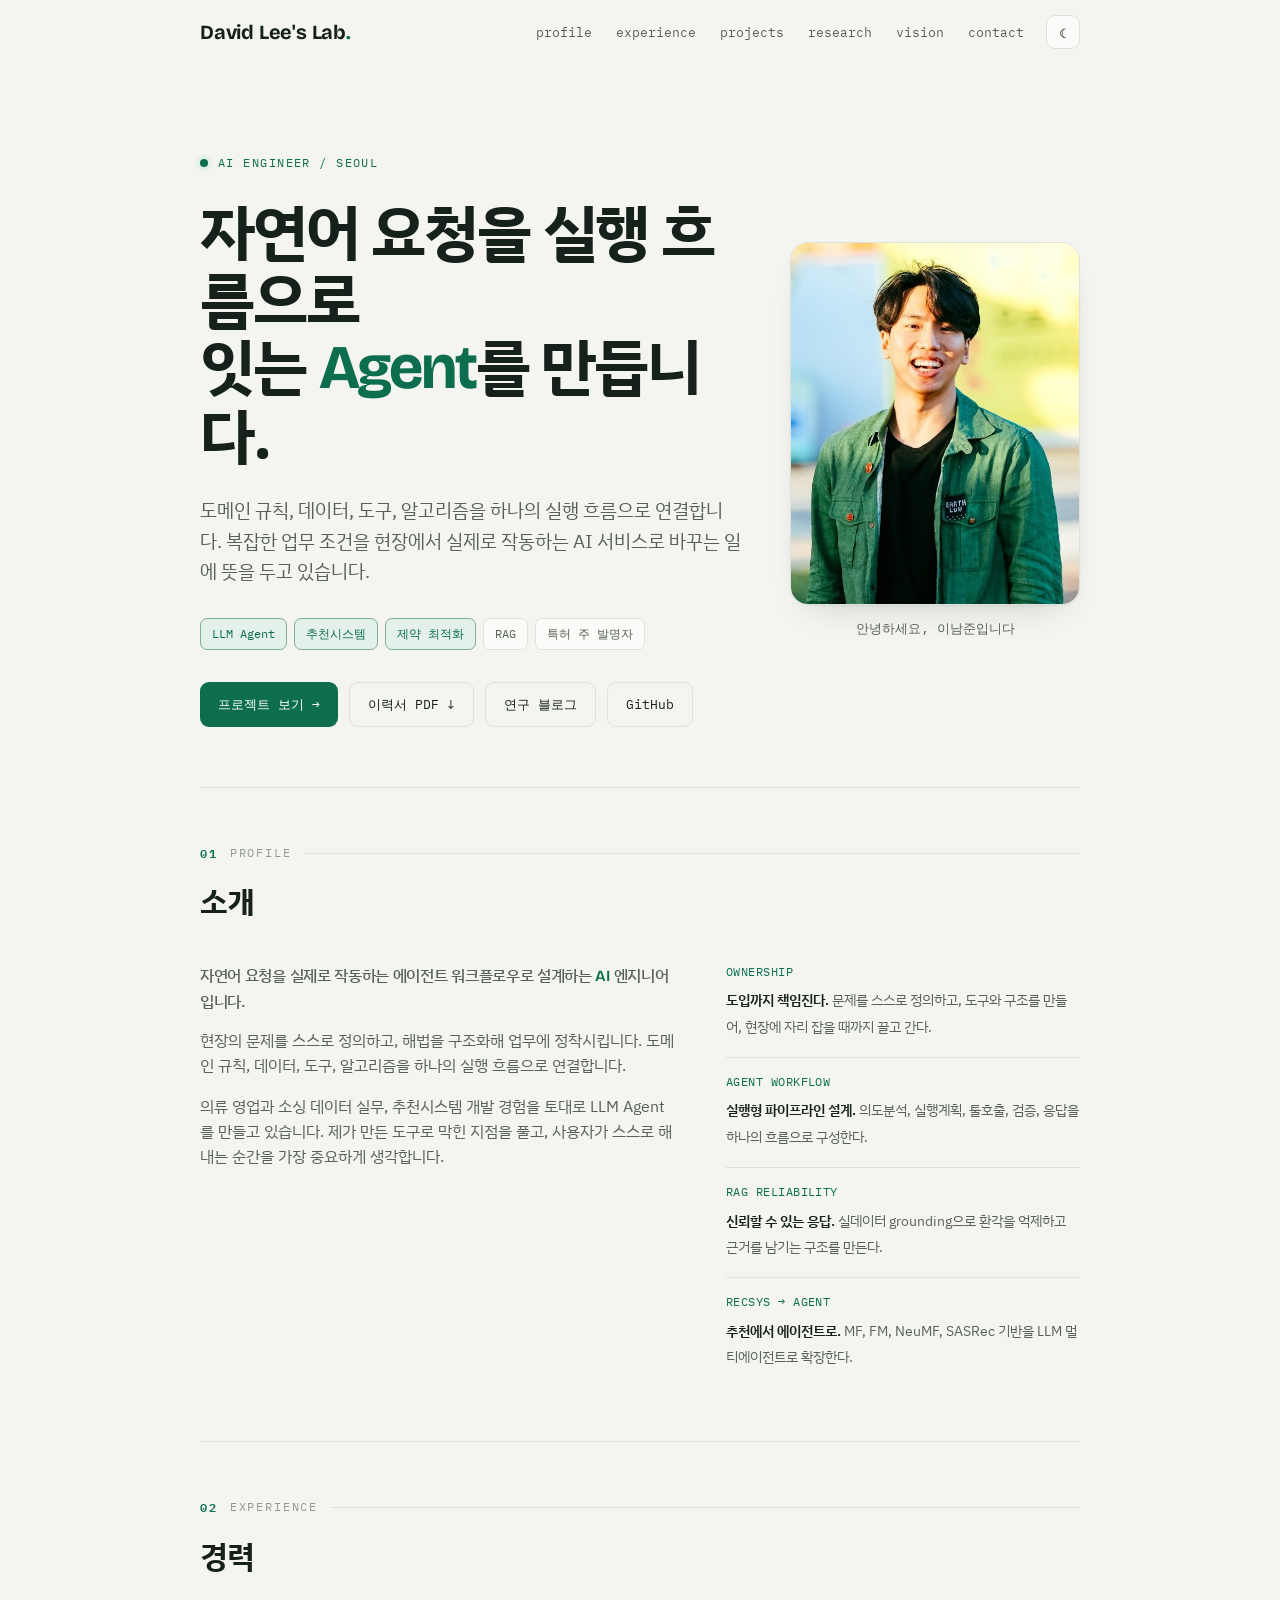
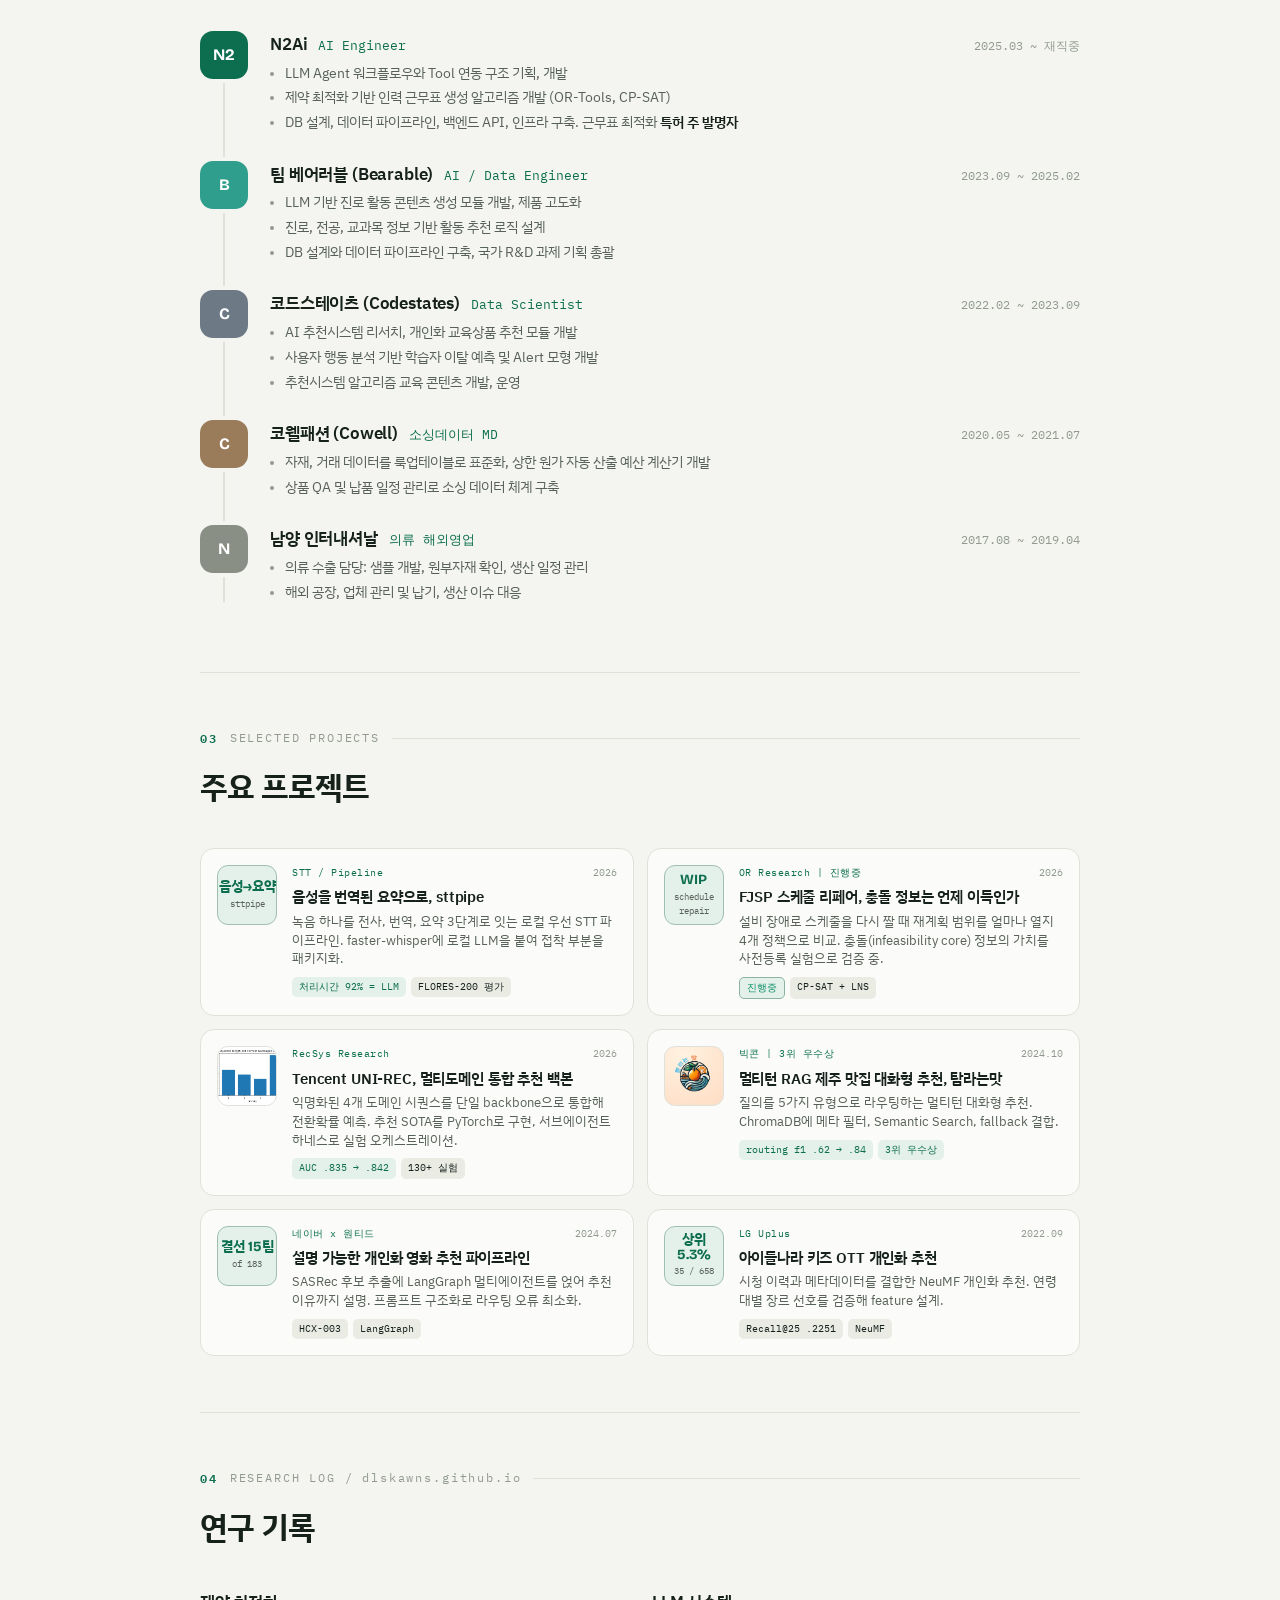
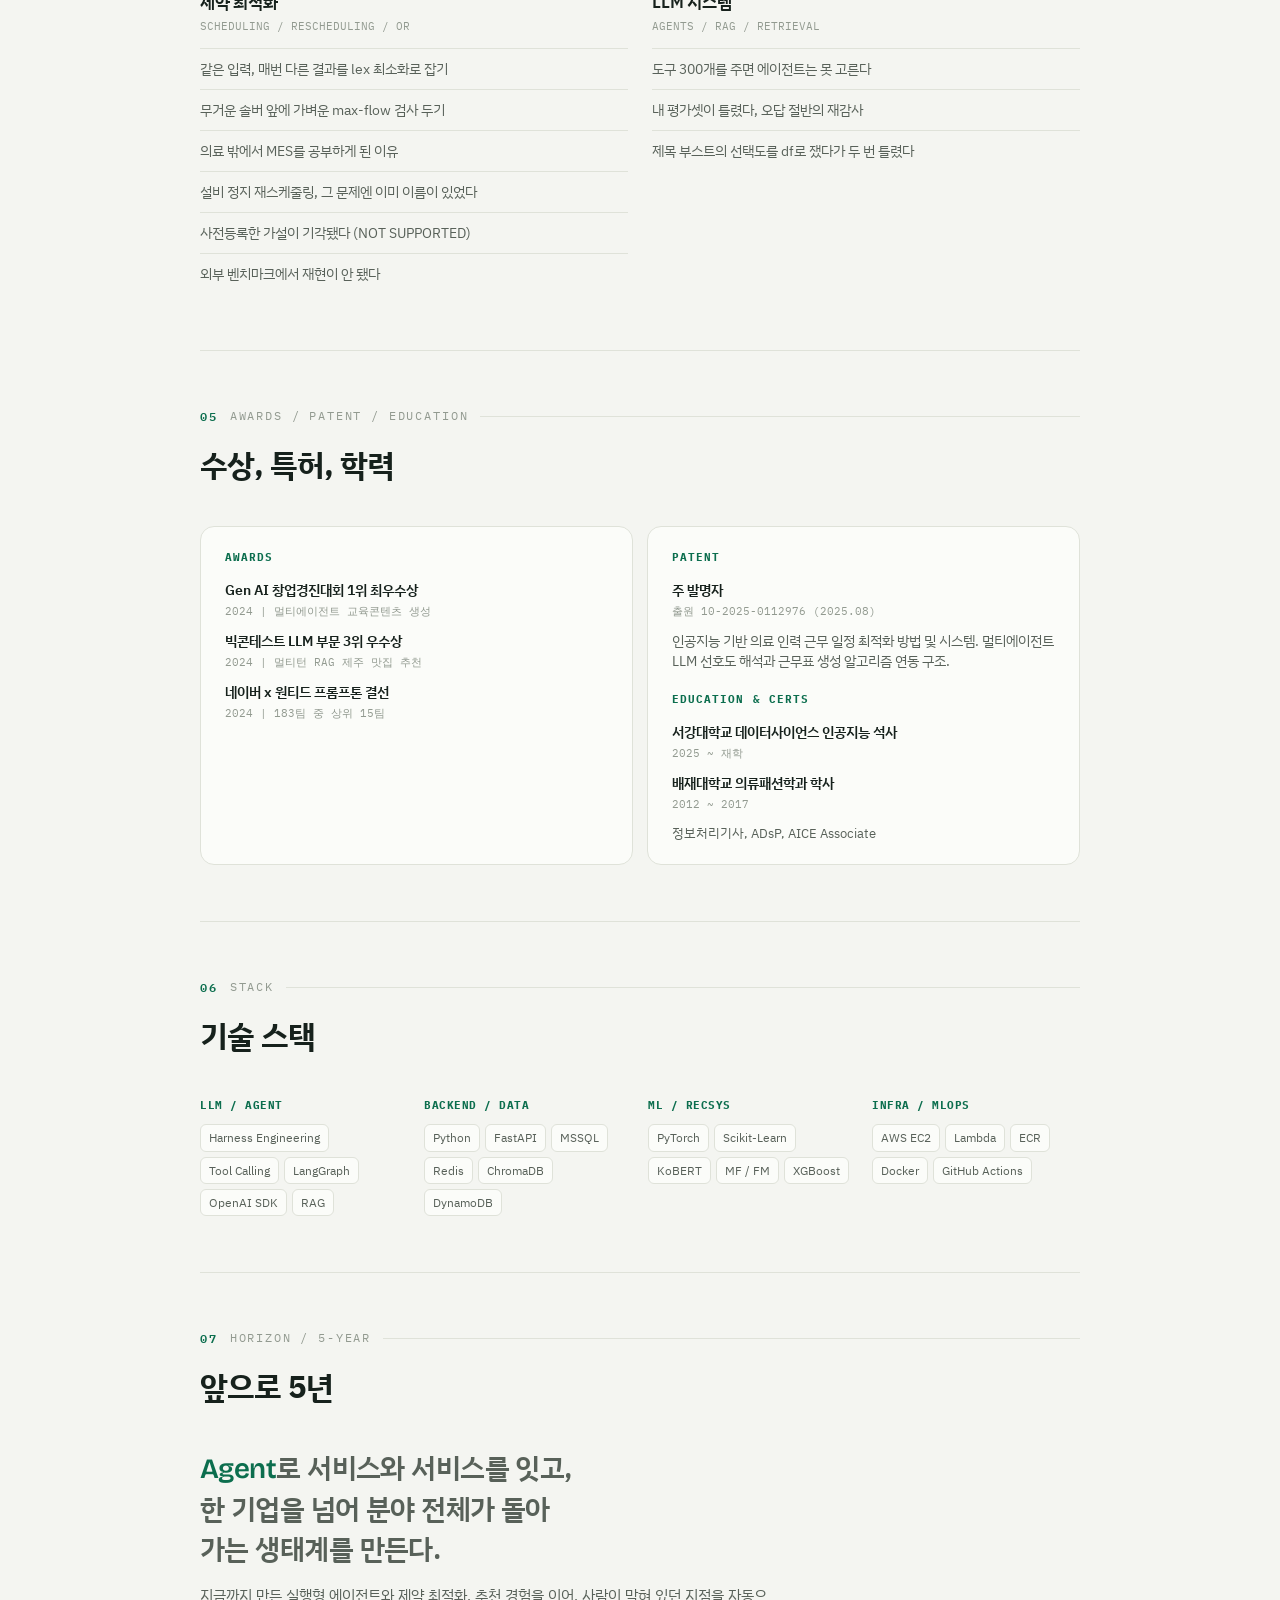
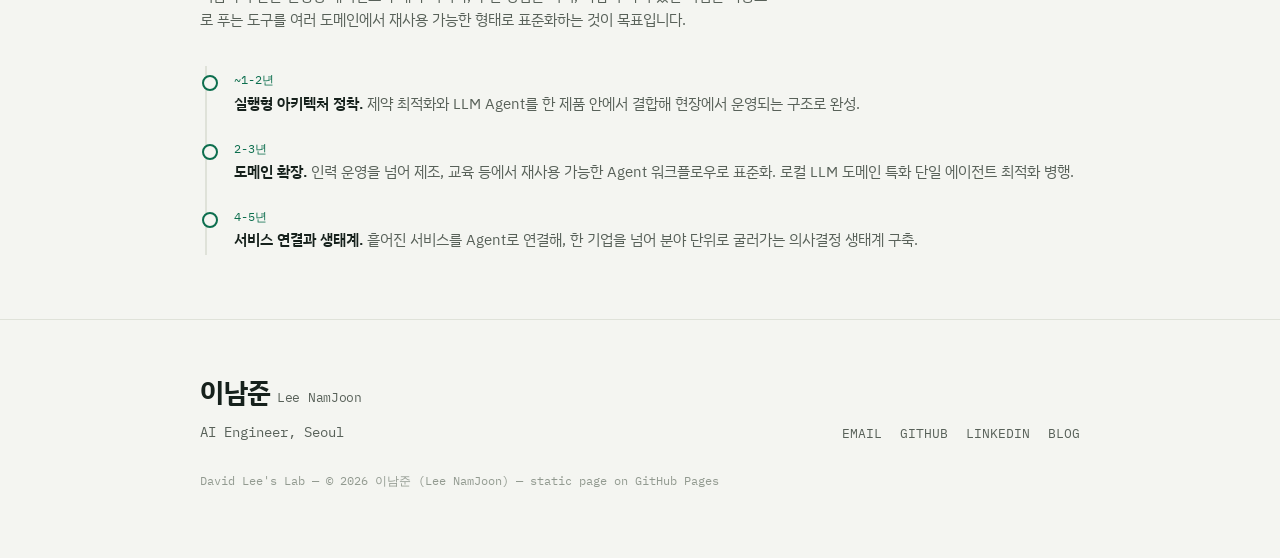
==== commit 63269fae: "Add: 이력서 PDF 다운로드 버튼 사용자 확인 후 원본 이력서 PDF를 그대로 게시(개인정보 포함).  Co-Authored-By: Claude Opus 4.8 (1M cont" ====
--- a/index.html
+++ b/index.html
@@ -56,6 +56,7 @@
         </div>
         <div class="hero-cta">
           <a class="btn primary" href="#projects">프로젝트 보기 →</a>
+          <a class="btn ghost" href="assets/resume/lee-namjoon-resume.pdf" target="_blank" rel="noopener">이력서 PDF ↓</a>
           <a class="btn ghost" href="https://dlskawns.github.io" target="_blank" rel="noopener">연구 블로그</a>
           <a class="btn ghost" href="https://github.com/dlskawns" target="_blank" rel="noopener">GitHub</a>
         </div>
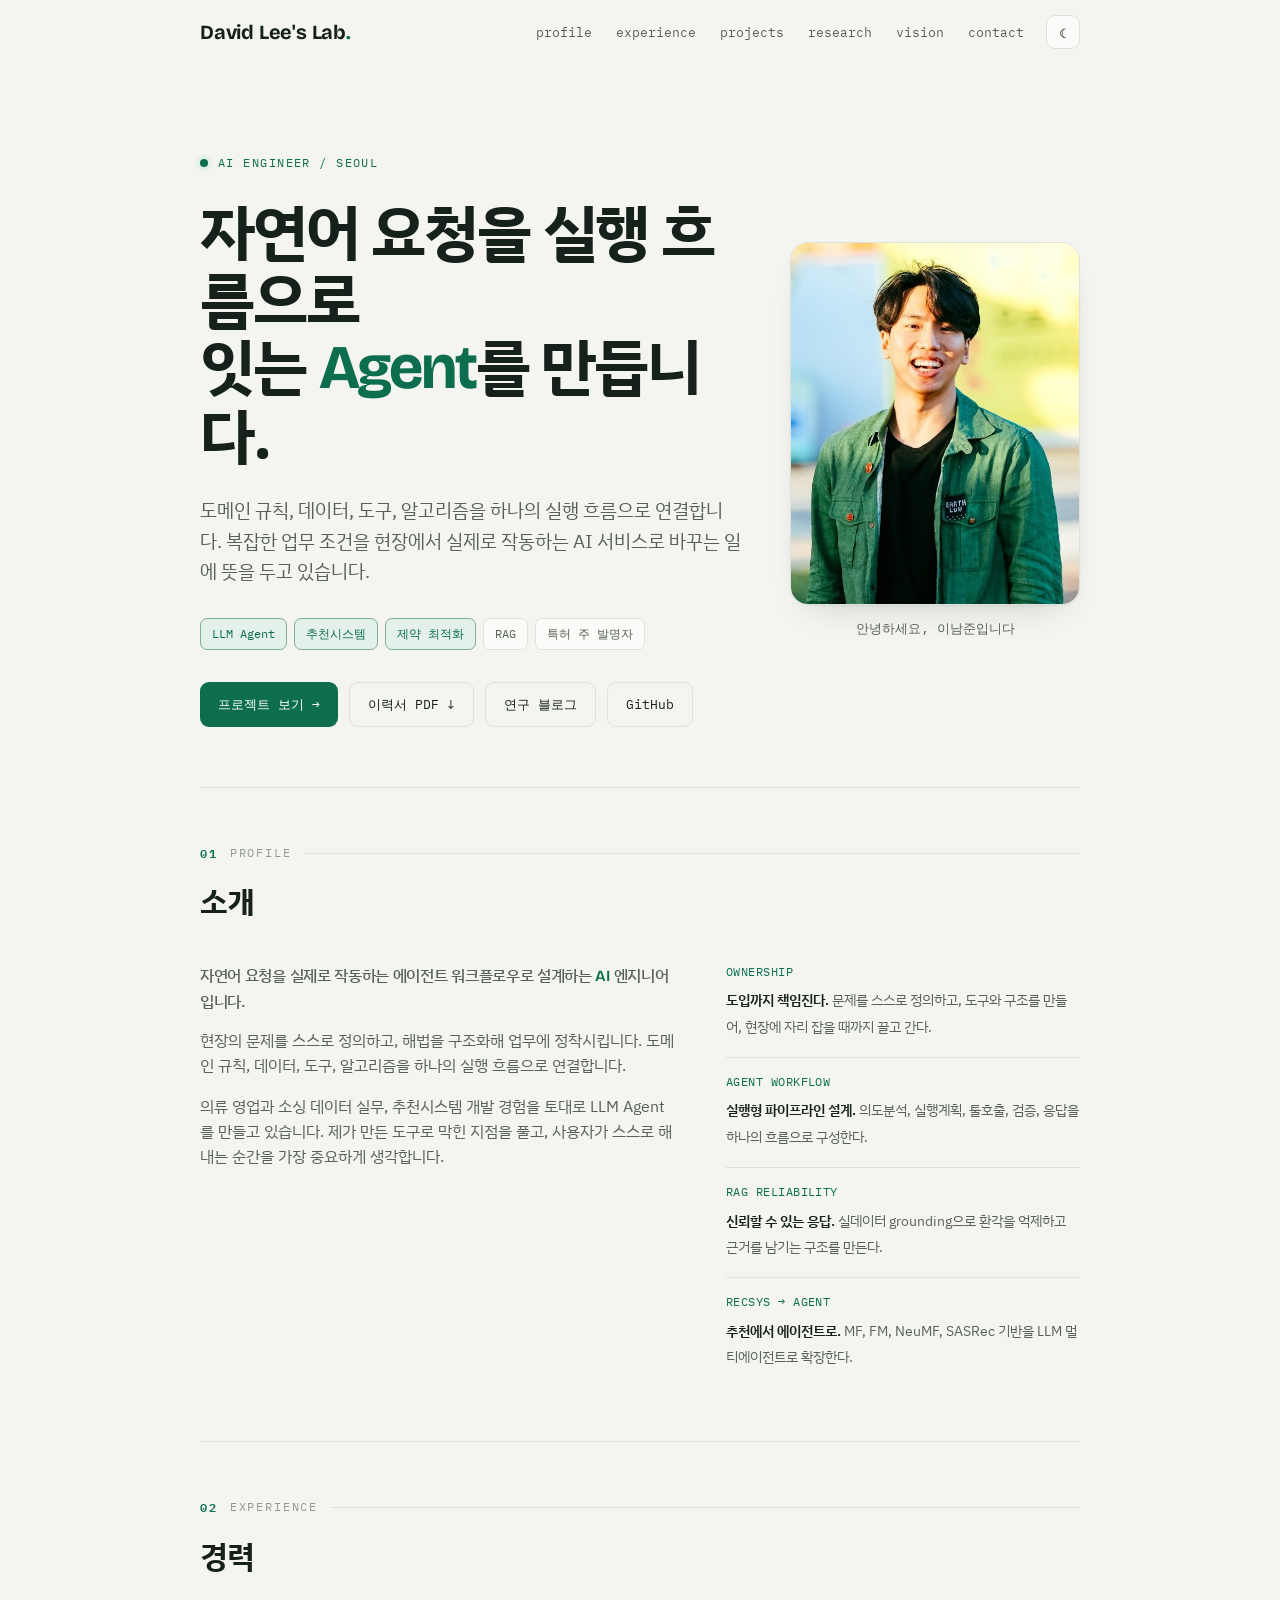
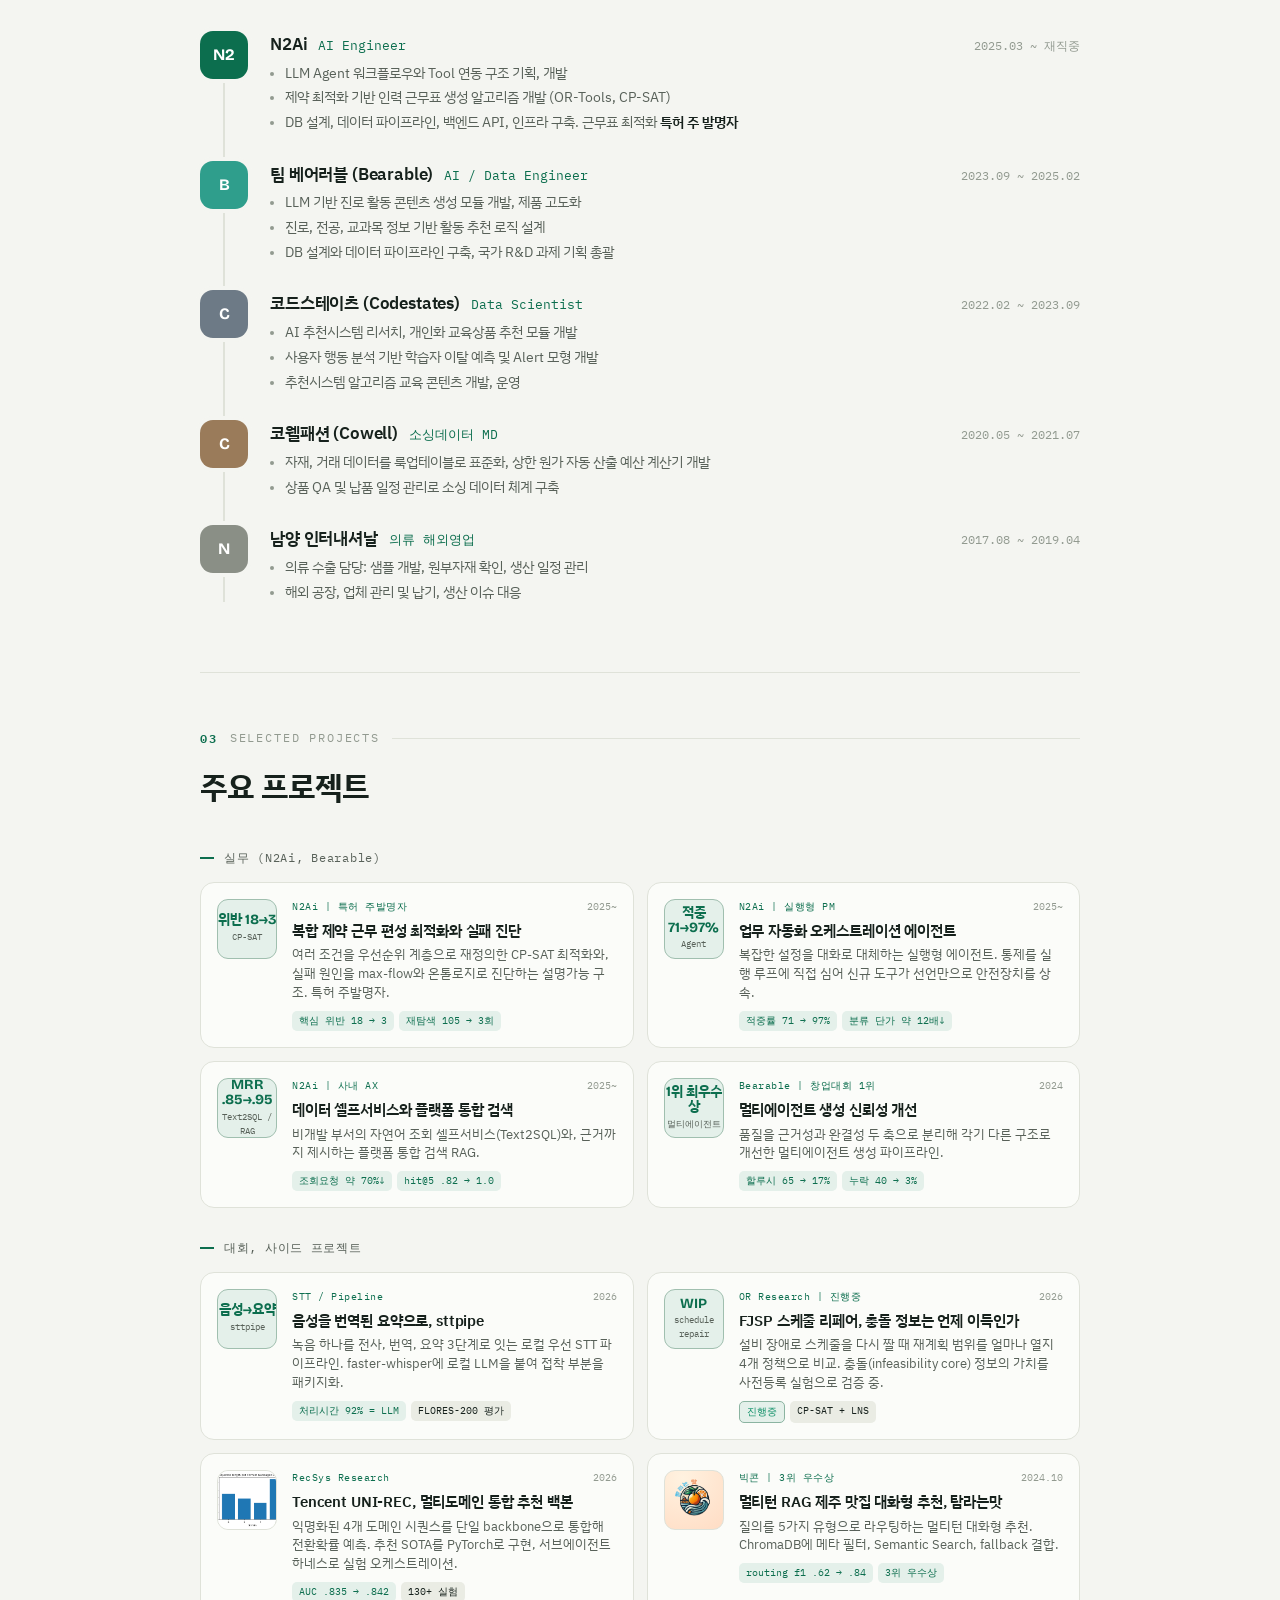
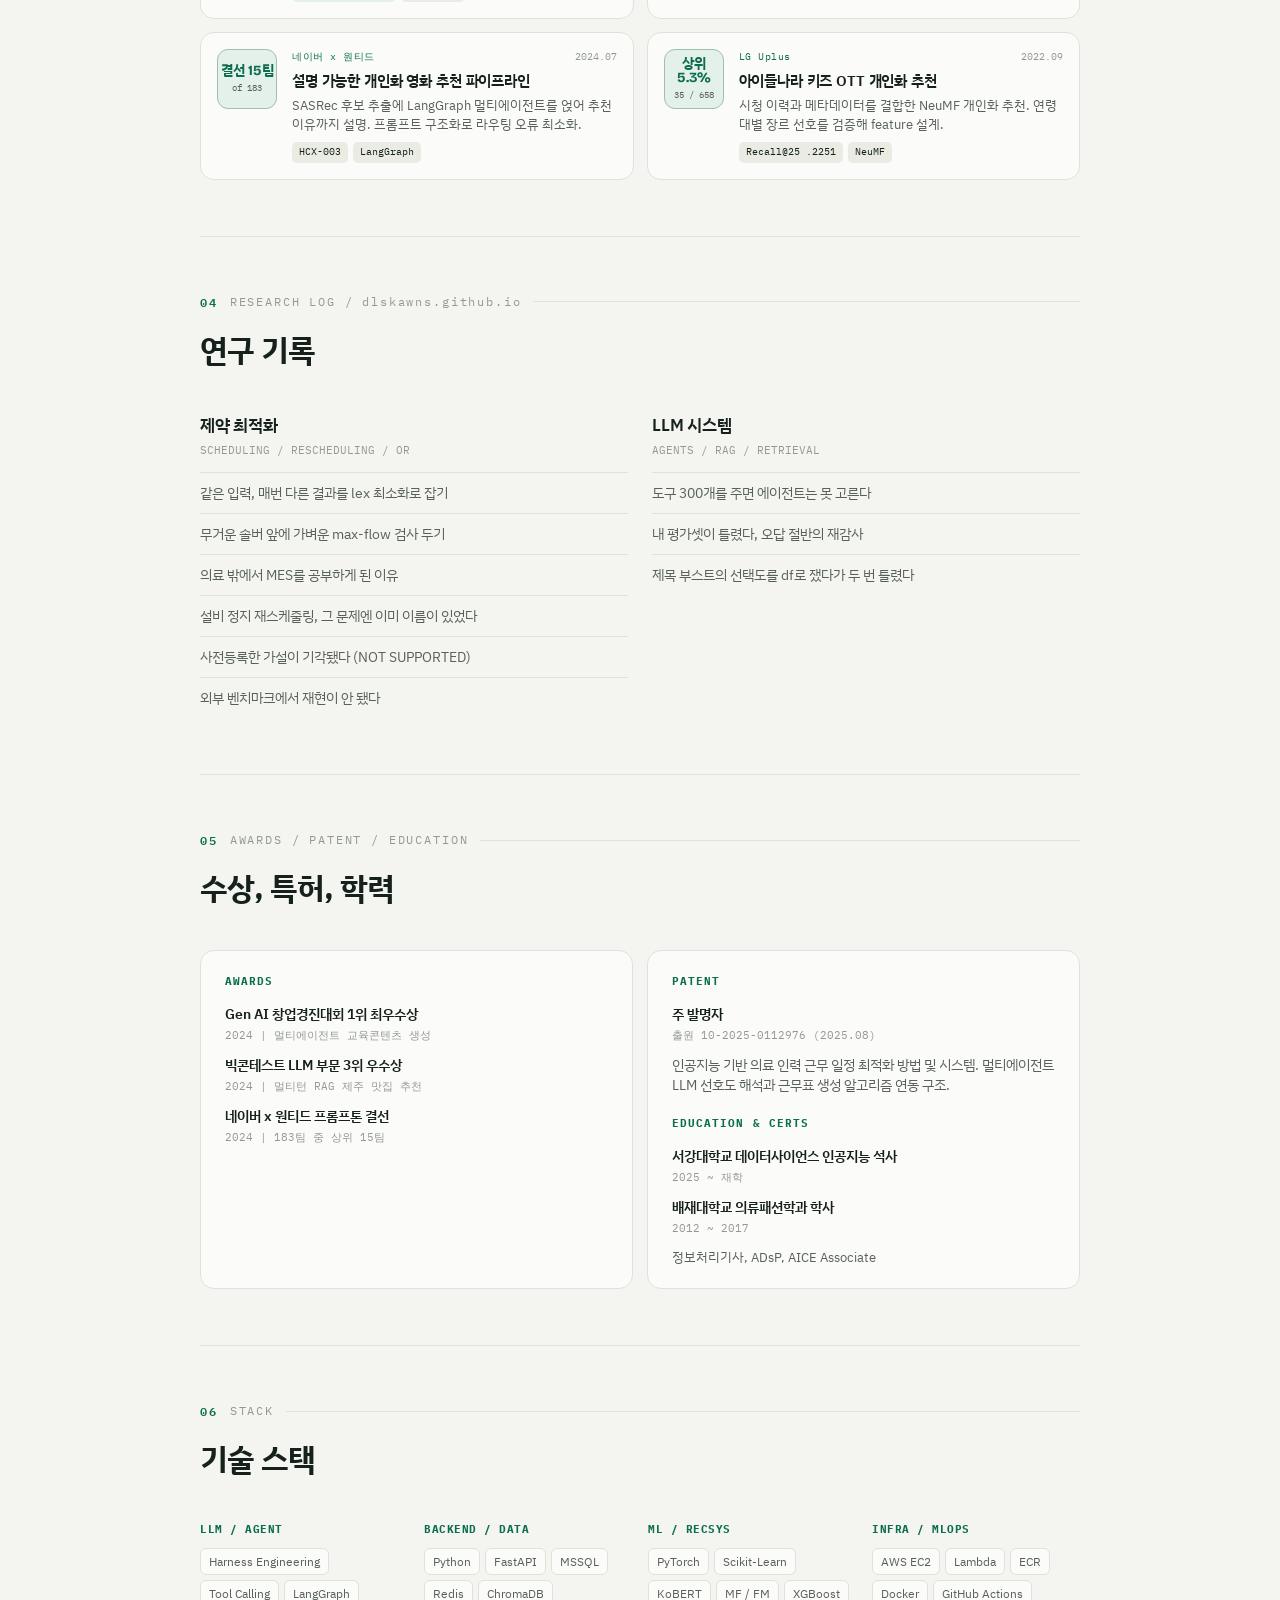
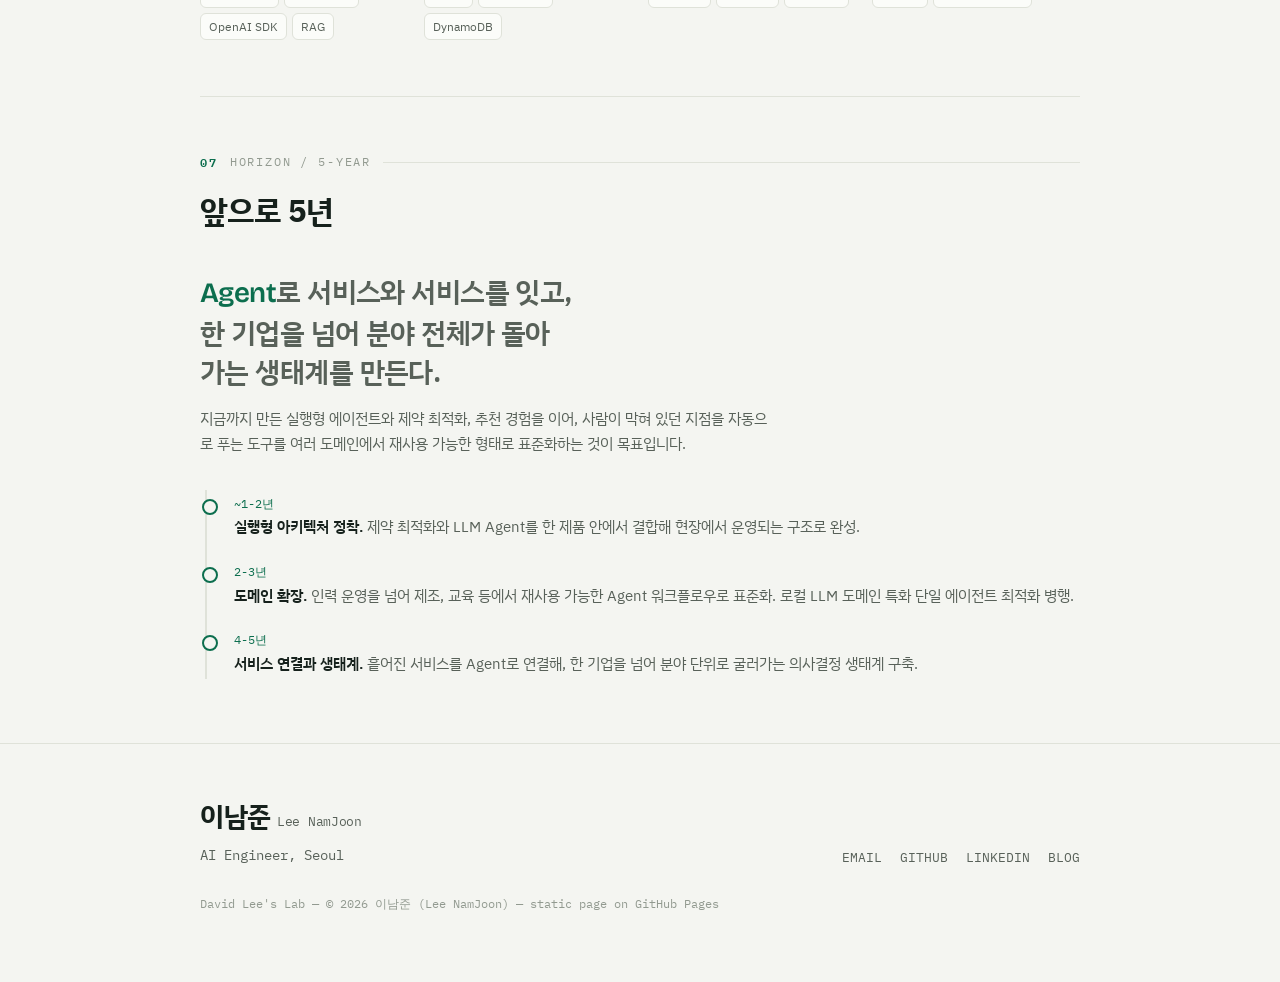
==== commit fa9b8983: "Add: 실무 프로젝트 4종 상세와 회사 그룹 구성 - N2Ai 근무표 최적화+특허, 오케스트레이션 에이전트, 데이터 셀프서비스/통합검색 - Bearable 생성 신뢰성(창업대회 " ====
--- a/index.html
+++ b/index.html
@@ -95,7 +95,14 @@
   <section id="projects" class="reveal">
     <div class="eyebrow"><b>03</b> SELECTED PROJECTS</div>
     <h2 class="sec-title">주요 프로젝트</h2>
-    <div class="rc-grid" id="rc-grid"></div>
+    <div class="proj-group">
+      <div class="proj-h">실무 (N2Ai, Bearable)</div>
+      <div class="rc-grid" id="work-grid"></div>
+    </div>
+    <div class="proj-group">
+      <div class="proj-h">대회, 사이드 프로젝트</div>
+      <div class="rc-grid" id="rc-grid"></div>
+    </div>
   </section>
 
   <section id="research" class="reveal">
@@ -245,7 +252,25 @@
    desc:"시청 이력과 메타데이터를 결합한 NeuMF 개인화 추천. 연령대별 장르 선호를 검증해 feature 설계.",
    m:[{t:"Recall@25 .2251"},{t:"NeuMF"}]},
 ];
-document.getElementById('rc-grid').innerHTML=rc.map(p=>`
+const work=[
+  {tag:"N2Ai | 특허 주발명자",yr:"2025~",title:"복합 제약 근무 편성 최적화와 실패 진단",
+   url:"projects/n2ai-schedule-optimization.html",badge:{b1:"위반 18→3",b2:"CP-SAT"},
+   desc:"여러 조건을 우선순위 계층으로 재정의한 CP-SAT 최적화와, 실패 원인을 max-flow와 온톨로지로 진단하는 설명가능 구조. 특허 주발명자.",
+   m:[{t:"핵심 위반 18 → 3",pos:1},{t:"재탐색 105 → 3회",pos:1}]},
+  {tag:"N2Ai | 실행형 PM",yr:"2025~",title:"업무 자동화 오케스트레이션 에이전트",
+   url:"projects/n2ai-orchestration-agent.html",badge:{b1:"적중 71→97%",b2:"Agent"},
+   desc:"복잡한 설정을 대화로 대체하는 실행형 에이전트. 통제를 실행 루프에 직접 심어 신규 도구가 선언만으로 안전장치를 상속.",
+   m:[{t:"적중률 71 → 97%",pos:1},{t:"분류 단가 약 12배↓",pos:1}]},
+  {tag:"N2Ai | 사내 AX",yr:"2025~",title:"데이터 셀프서비스와 플랫폼 통합 검색",
+   url:"projects/n2ai-data-selfservice.html",badge:{b1:"MRR .85→.95",b2:"Text2SQL / RAG"},
+   desc:"비개발 부서의 자연어 조회 셀프서비스(Text2SQL)와, 근거까지 제시하는 플랫폼 통합 검색 RAG.",
+   m:[{t:"조회요청 약 70%↓",pos:1},{t:"hit@5 .82 → 1.0",pos:1}]},
+  {tag:"Bearable | 창업대회 1위",yr:"2024",title:"멀티에이전트 생성 신뢰성 개선",
+   url:"projects/bearable-generation-reliability.html",badge:{b1:"1위 최우수상",b2:"멀티에이전트"},
+   desc:"품질을 근거성과 완결성 두 축으로 분리해 각기 다른 구조로 개선한 멀티에이전트 생성 파이프라인.",
+   m:[{t:"할루시 65 → 17%",pos:1},{t:"누락 40 → 3%",pos:1}]},
+];
+function cardHTML(p){return `
   <a class="rc" href="${p.url}">
     ${p.img?`<div class="ic"><img loading="lazy" src="${p.img}" alt=""></div>`
       :p.brand?`<div class="ic brand"><img loading="lazy" src="${p.brand}" alt="탐라는맛"></div>`
@@ -256,7 +281,9 @@
       <p>${p.desc}</p>
       <div class="m">${p.m.map(x=>`<span class="${x.pos?'pos':x.wip?'wip':''}">${x.t}</span>`).join('')}</div>
     </div>
-  </a>`).join('');
+  </a>`;}
+document.getElementById('work-grid').innerHTML=work.map(cardHTML).join('');
+document.getElementById('rc-grid').innerHTML=rc.map(cardHTML).join('');
 
 const opt=[
   {t:"같은 입력, 매번 다른 결과를 lex 최소화로 잡기",u:"/optimization/lex-minimization-cpsat/"},
--- a/assets/site.css
+++ b/assets/site.css
@@ -106,6 +106,10 @@
 @media(max-width:560px){.job-period{margin-left:0;flex-basis:100%;order:3}}
 
 /* project cards (compact, linkable) */
+.proj-group{margin-bottom:30px}
+.proj-group:last-child{margin-bottom:0}
+.proj-h{font-family:var(--mono);font-size:12px;letter-spacing:.06em;color:var(--muted);margin-bottom:14px;display:flex;align-items:center;gap:10px}
+.proj-h::before{content:"";width:14px;height:2px;background:var(--signal)}
 .rc-grid{display:grid;grid-template-columns:1fr 1fr;gap:13px}
 @media(max-width:720px){.rc-grid{grid-template-columns:1fr}}
 .rc{display:flex;gap:15px;padding:16px;background:var(--surface);border:1px solid var(--line);border-radius:14px;transition:transform .18s,box-shadow .22s,border-color .2s;position:relative}
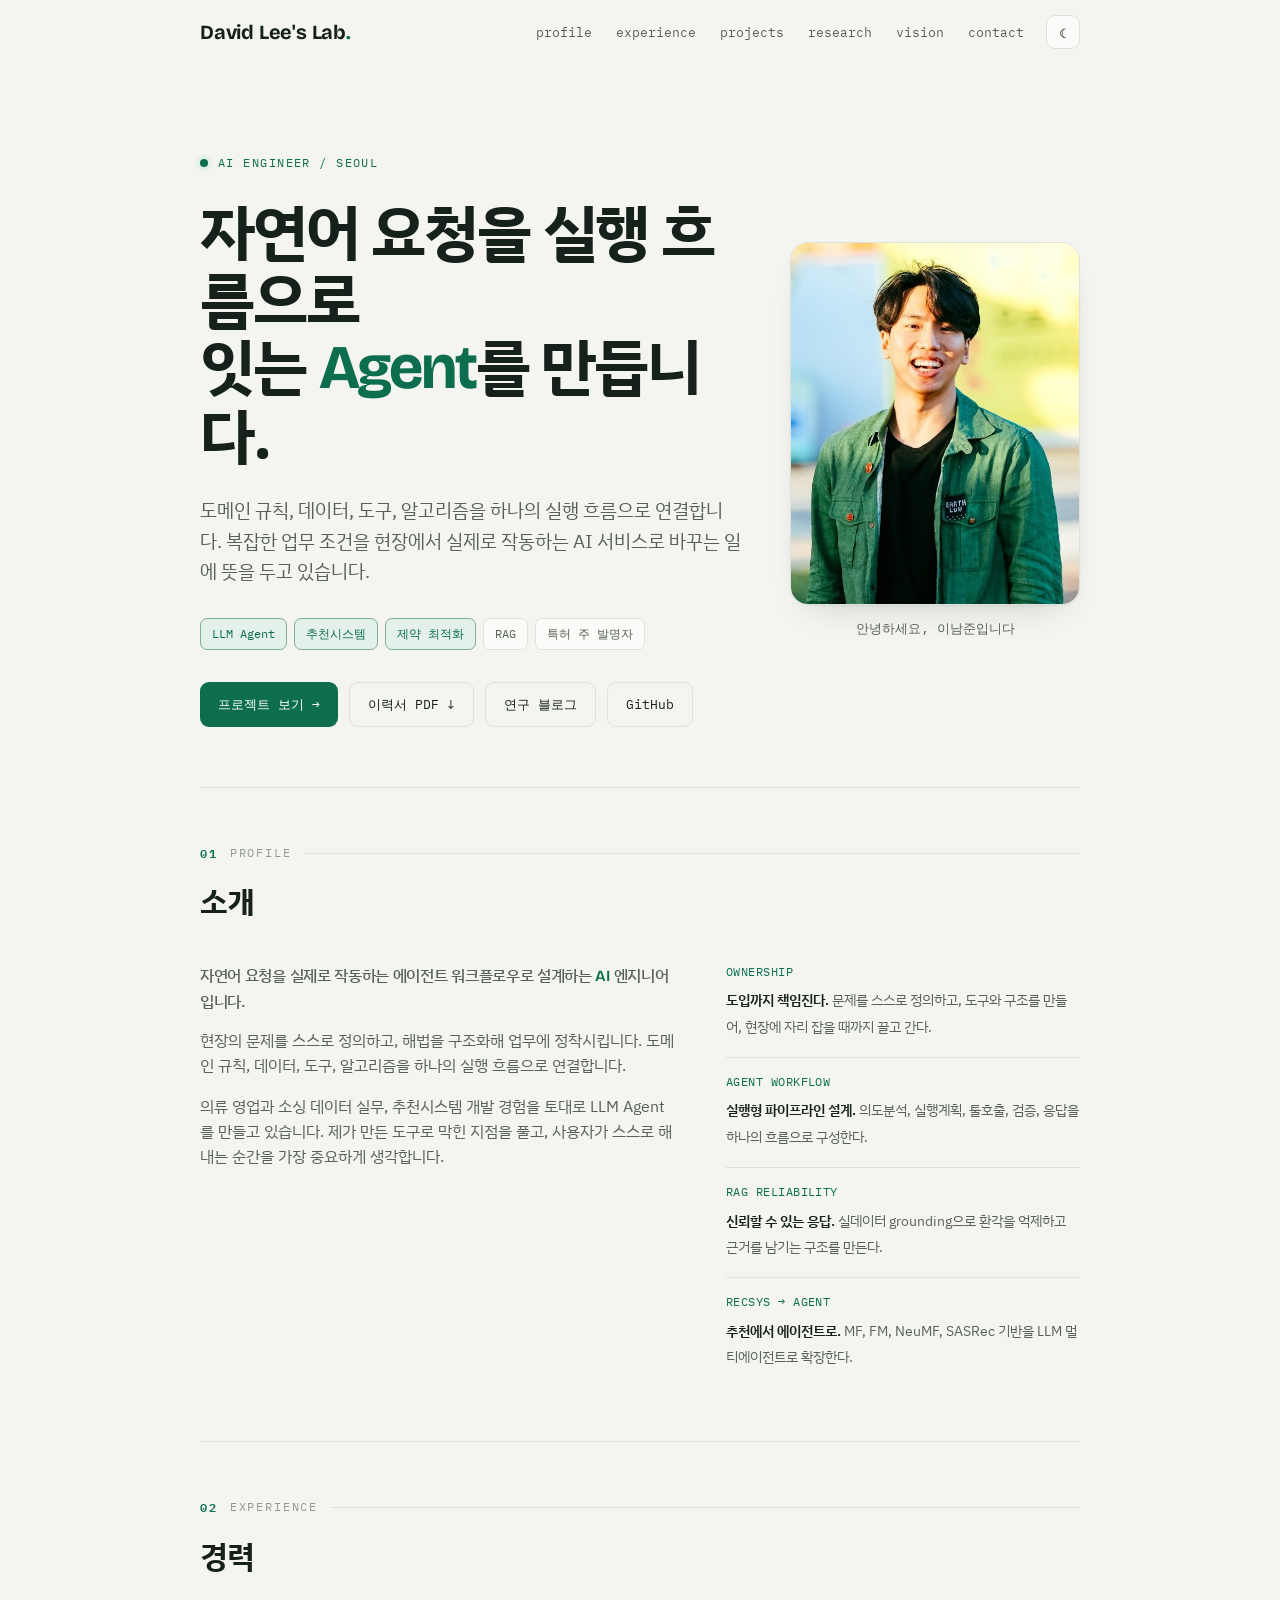
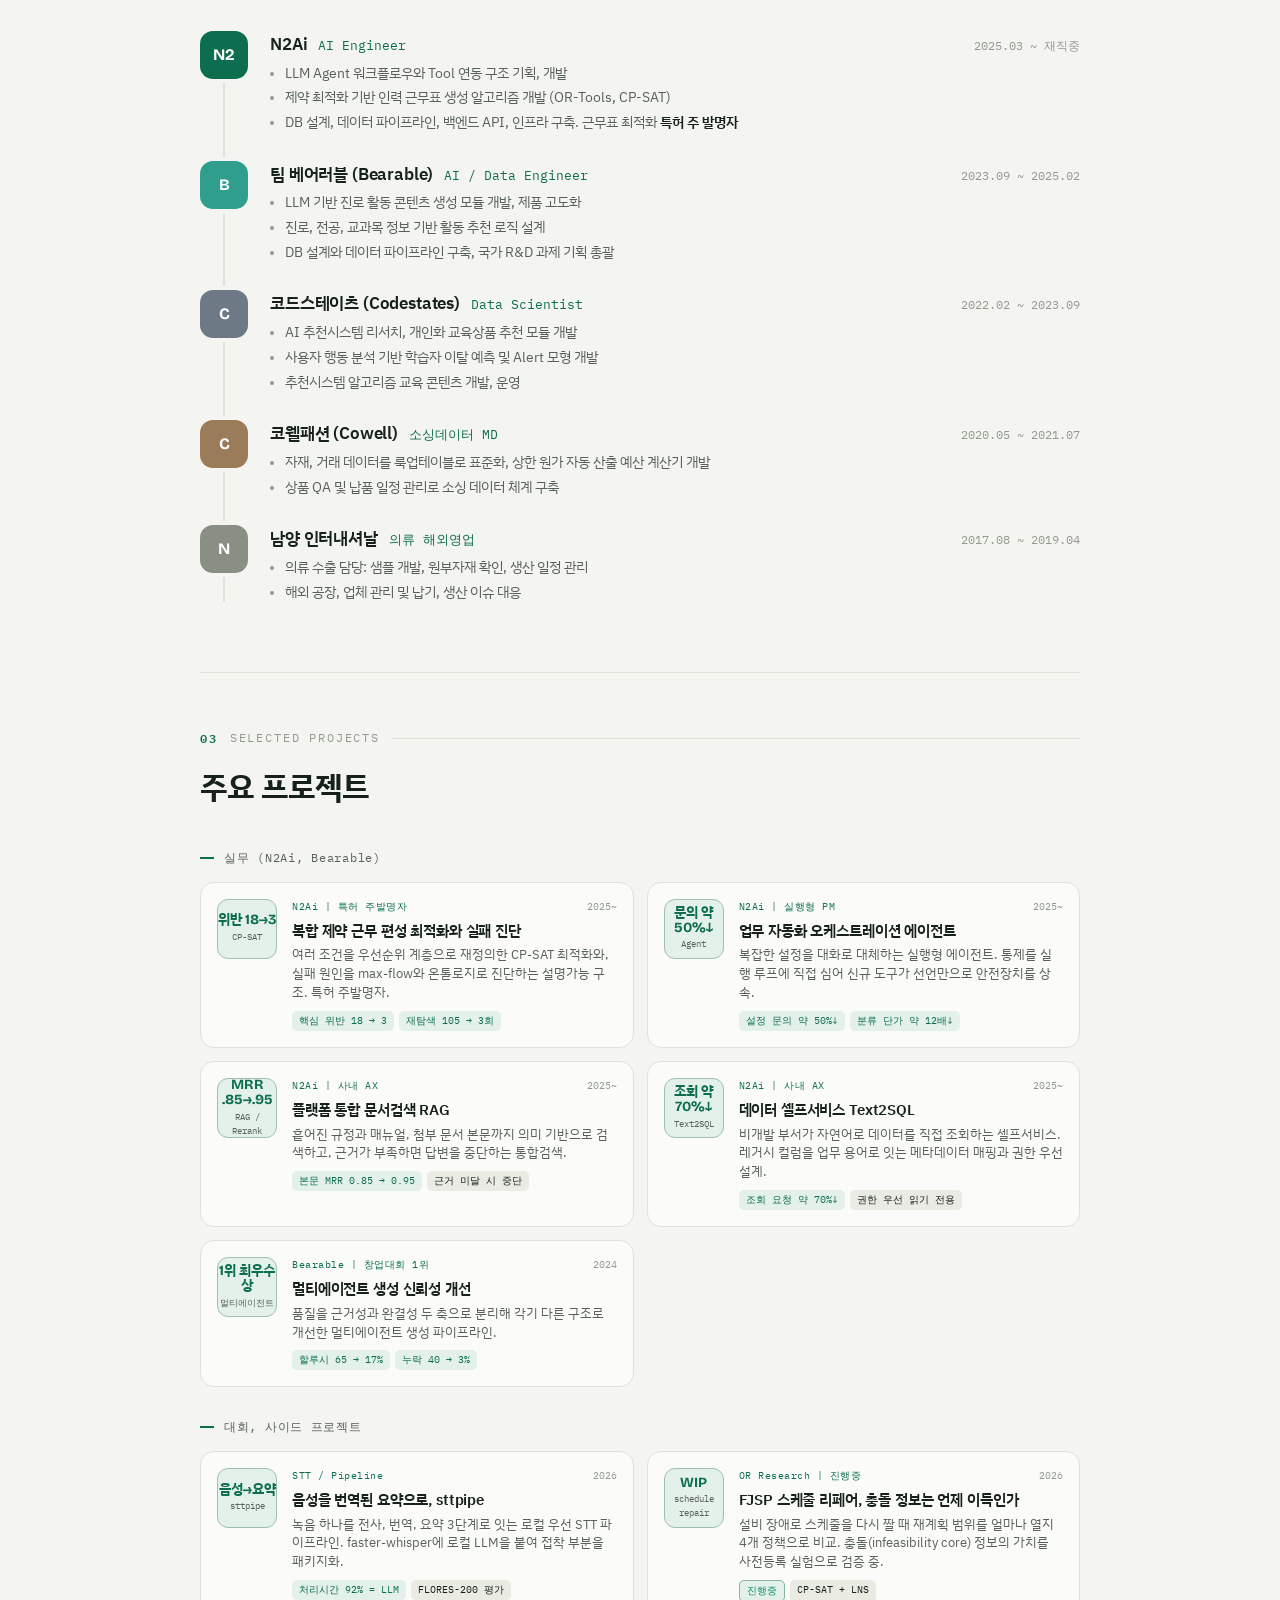
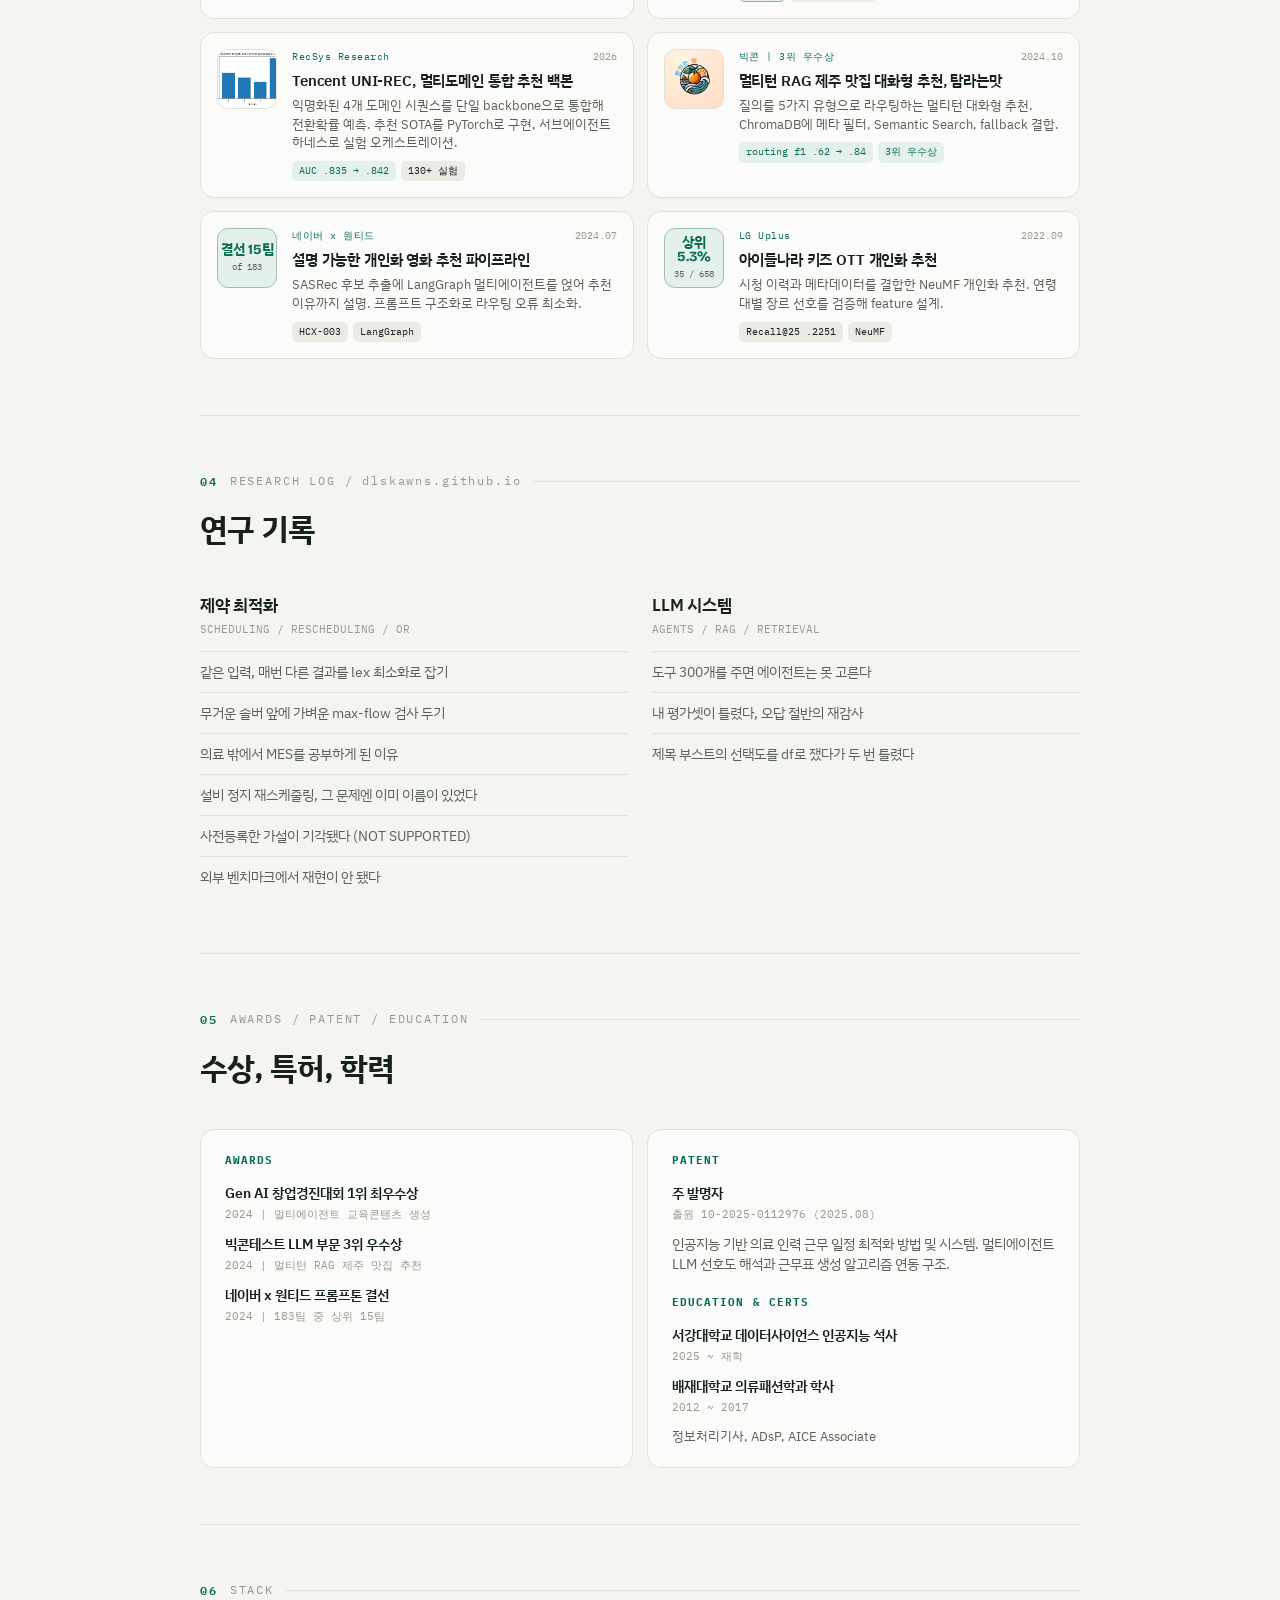
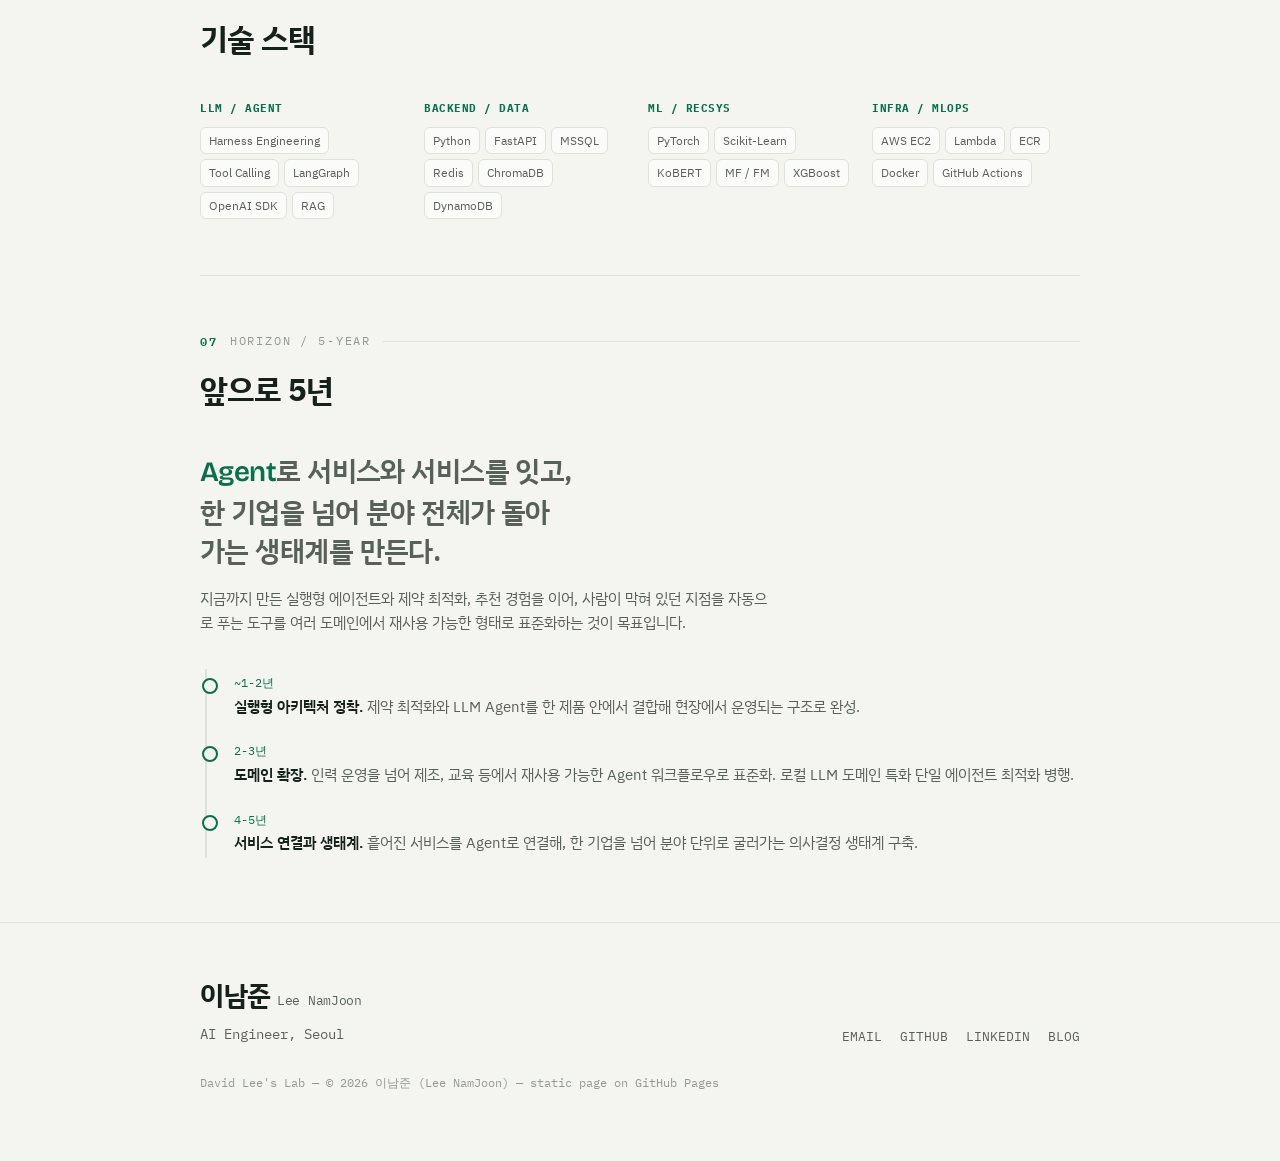
==== commit 0a98af3e: "portfolio: RAG 프로젝트 추가·핵심 프로젝트 왜/절차 보강 - projects/n2ai-search-rag.html 신규: 플랫폼 통합 문서검색 RAG (문제·접근·평가" ====
--- a/index.html
+++ b/index.html
@@ -258,13 +258,17 @@
    desc:"여러 조건을 우선순위 계층으로 재정의한 CP-SAT 최적화와, 실패 원인을 max-flow와 온톨로지로 진단하는 설명가능 구조. 특허 주발명자.",
    m:[{t:"핵심 위반 18 → 3",pos:1},{t:"재탐색 105 → 3회",pos:1}]},
   {tag:"N2Ai | 실행형 PM",yr:"2025~",title:"업무 자동화 오케스트레이션 에이전트",
-   url:"projects/n2ai-orchestration-agent.html",badge:{b1:"적중 71→97%",b2:"Agent"},
+   url:"projects/n2ai-orchestration-agent.html",badge:{b1:"문의 약 50%↓",b2:"Agent"},
    desc:"복잡한 설정을 대화로 대체하는 실행형 에이전트. 통제를 실행 루프에 직접 심어 신규 도구가 선언만으로 안전장치를 상속.",
-   m:[{t:"적중률 71 → 97%",pos:1},{t:"분류 단가 약 12배↓",pos:1}]},
-  {tag:"N2Ai | 사내 AX",yr:"2025~",title:"데이터 셀프서비스와 플랫폼 통합 검색",
-   url:"projects/n2ai-data-selfservice.html",badge:{b1:"MRR .85→.95",b2:"Text2SQL / RAG"},
-   desc:"비개발 부서의 자연어 조회 셀프서비스(Text2SQL)와, 근거까지 제시하는 플랫폼 통합 검색 RAG.",
-   m:[{t:"조회요청 약 70%↓",pos:1},{t:"hit@5 .82 → 1.0",pos:1}]},
+   m:[{t:"설정 문의 약 50%↓",pos:1},{t:"분류 단가 약 12배↓",pos:1}]},
+  {tag:"N2Ai | 사내 AX",yr:"2025~",title:"플랫폼 통합 문서검색 RAG",
+   url:"projects/n2ai-search-rag.html",badge:{b1:"MRR .85→.95",b2:"RAG / Rerank"},
+   desc:"흩어진 규정과 매뉴얼, 첨부 문서 본문까지 의미 기반으로 검색하고, 근거가 부족하면 답변을 중단하는 통합검색.",
+   m:[{t:"본문 MRR 0.85 → 0.95",pos:1},{t:"근거 미달 시 중단"}]},
+  {tag:"N2Ai | 사내 AX",yr:"2025~",title:"데이터 셀프서비스 Text2SQL",
+   url:"projects/n2ai-data-selfservice.html",badge:{b1:"조회 약 70%↓",b2:"Text2SQL"},
+   desc:"비개발 부서가 자연어로 데이터를 직접 조회하는 셀프서비스. 레거시 컬럼을 업무 용어로 잇는 메타데이터 매핑과 권한 우선 설계.",
+   m:[{t:"조회 요청 약 70%↓",pos:1},{t:"권한 우선 읽기 전용"}]},
   {tag:"Bearable | 창업대회 1위",yr:"2024",title:"멀티에이전트 생성 신뢰성 개선",
    url:"projects/bearable-generation-reliability.html",badge:{b1:"1위 최우수상",b2:"멀티에이전트"},
    desc:"품질을 근거성과 완결성 두 축으로 분리해 각기 다른 구조로 개선한 멀티에이전트 생성 파이프라인.",
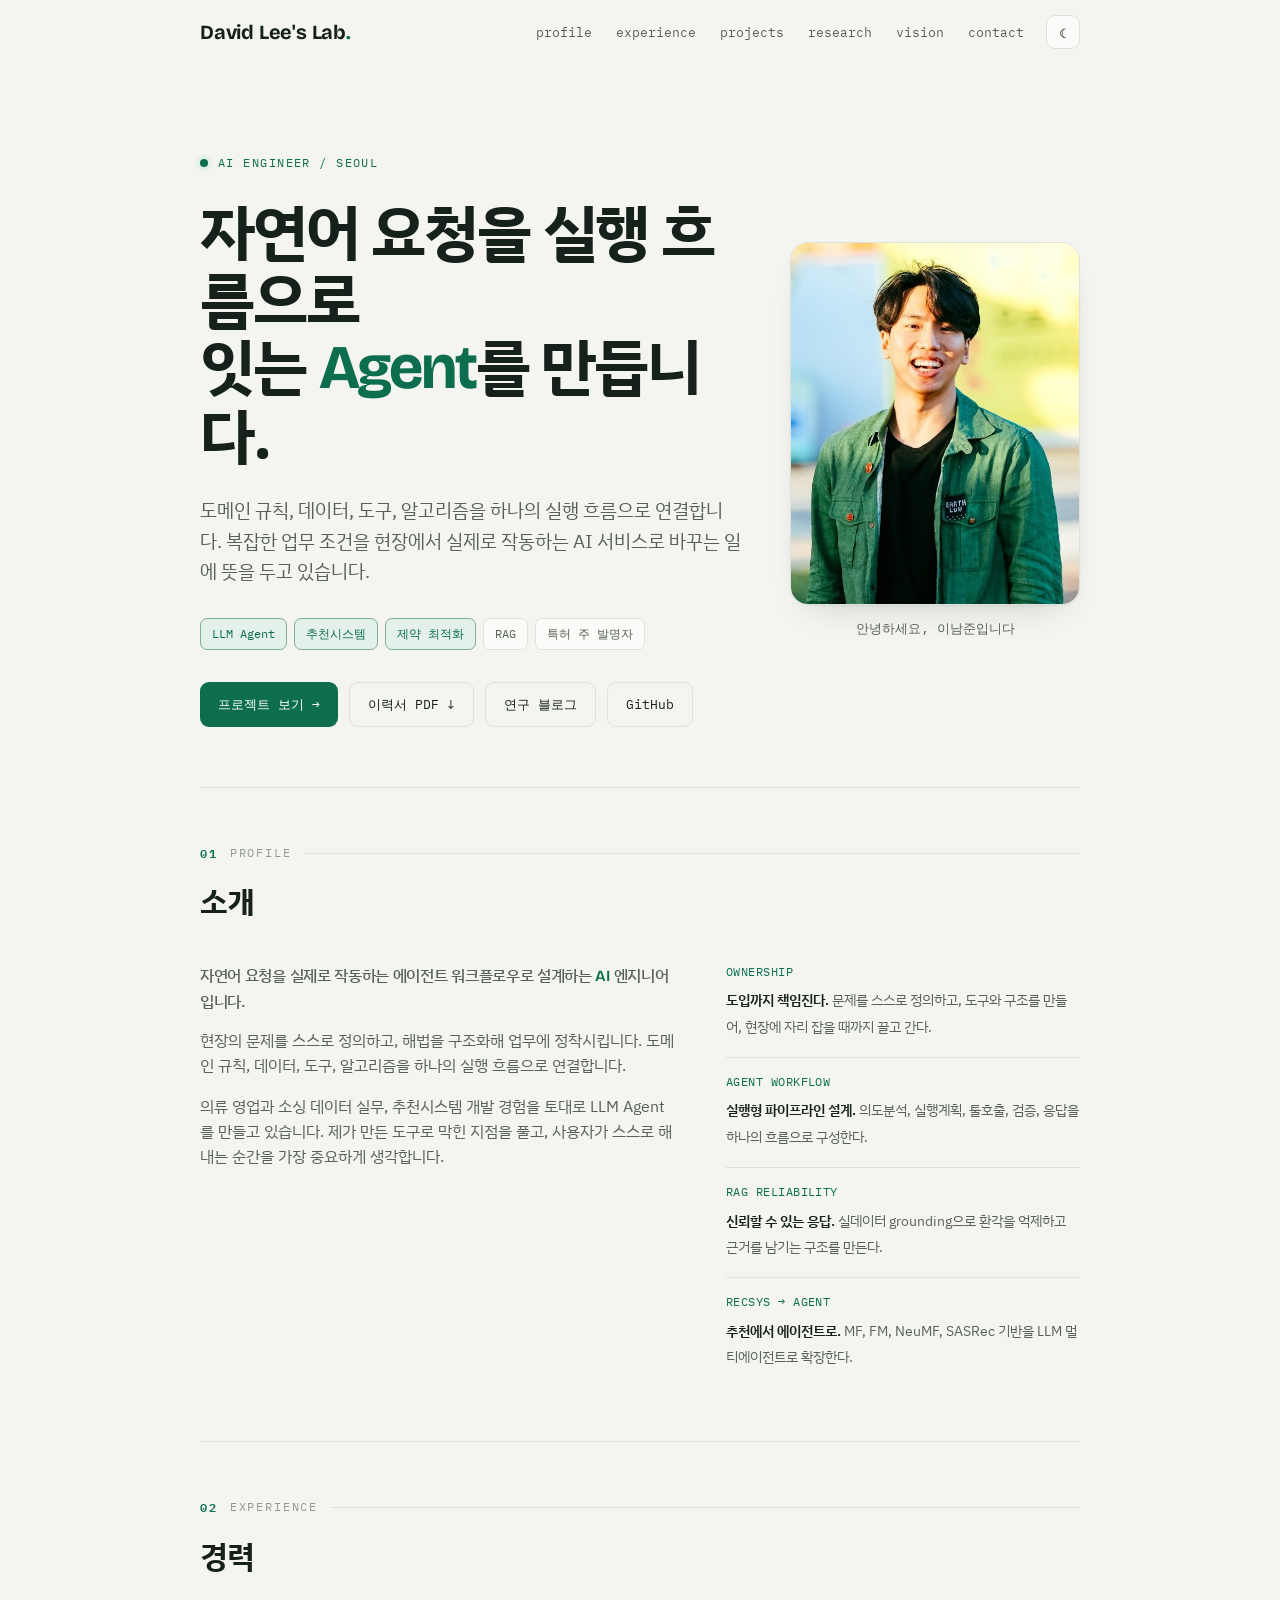
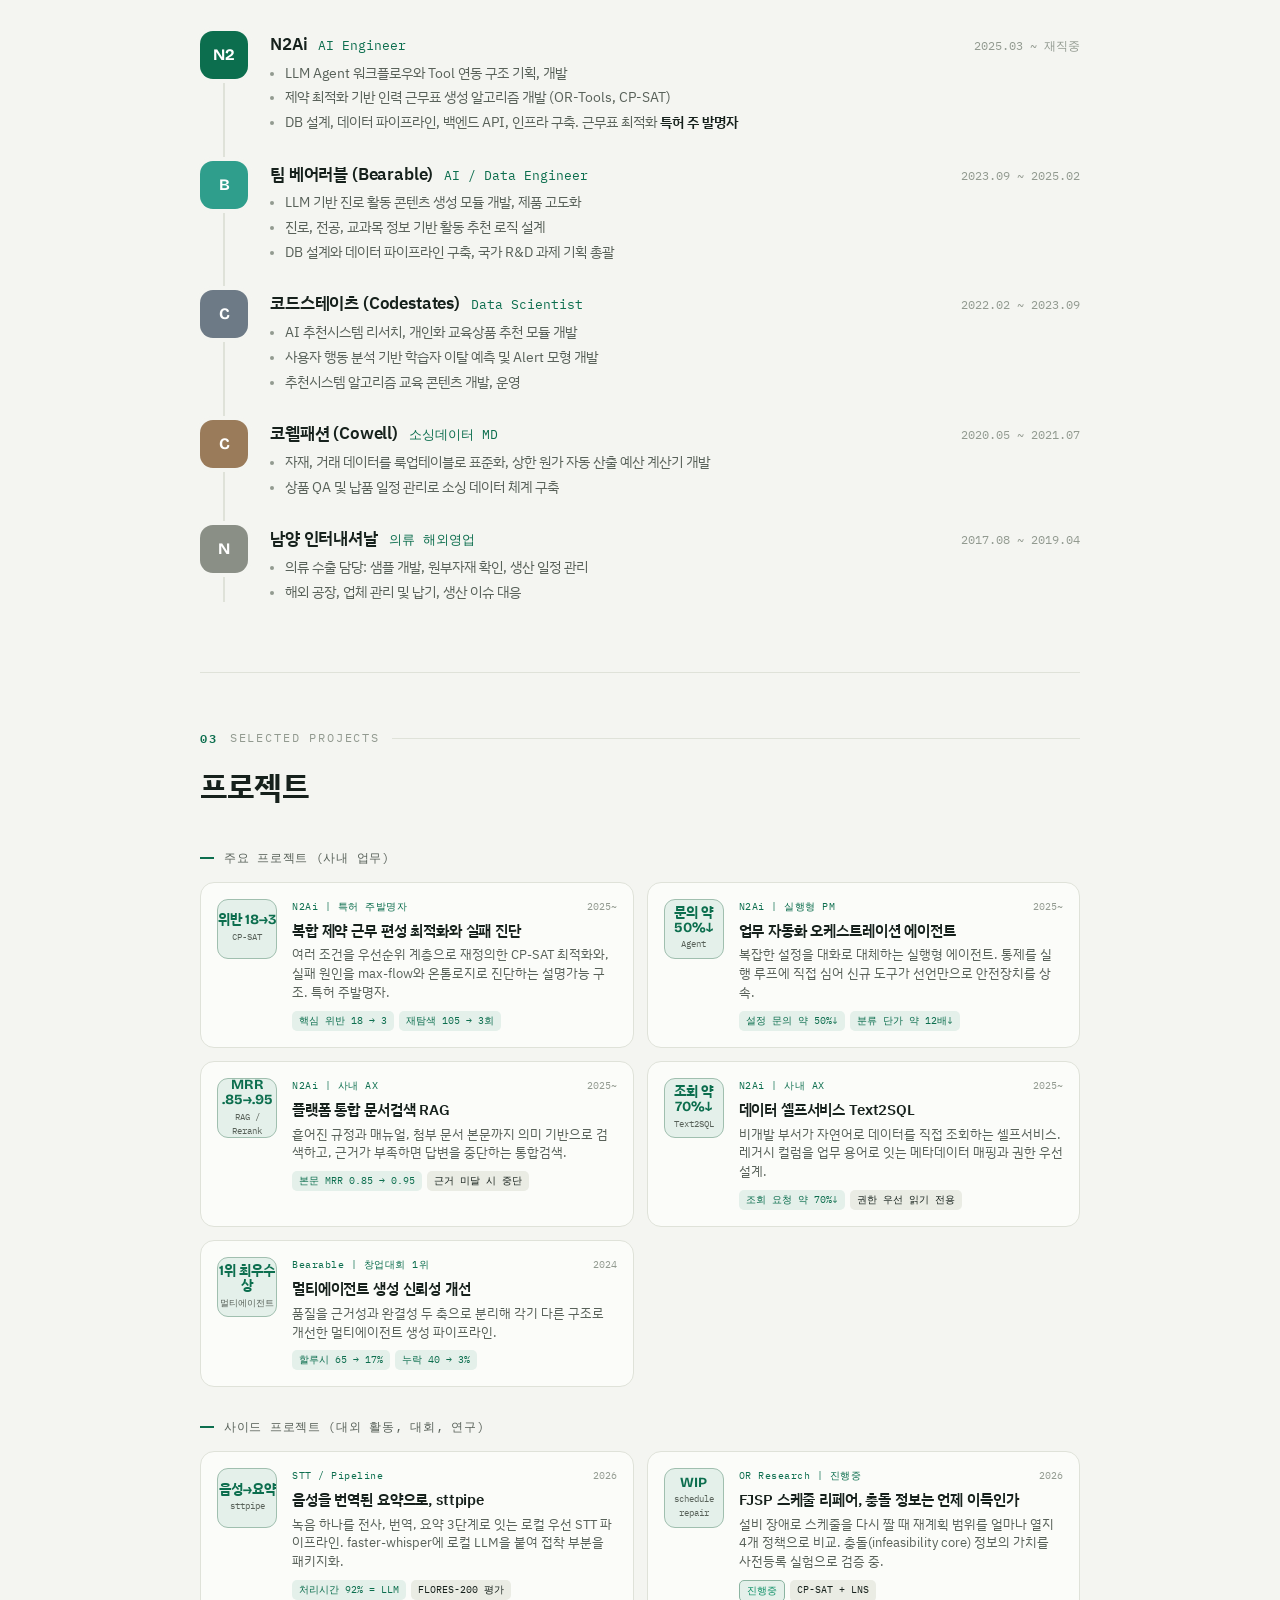
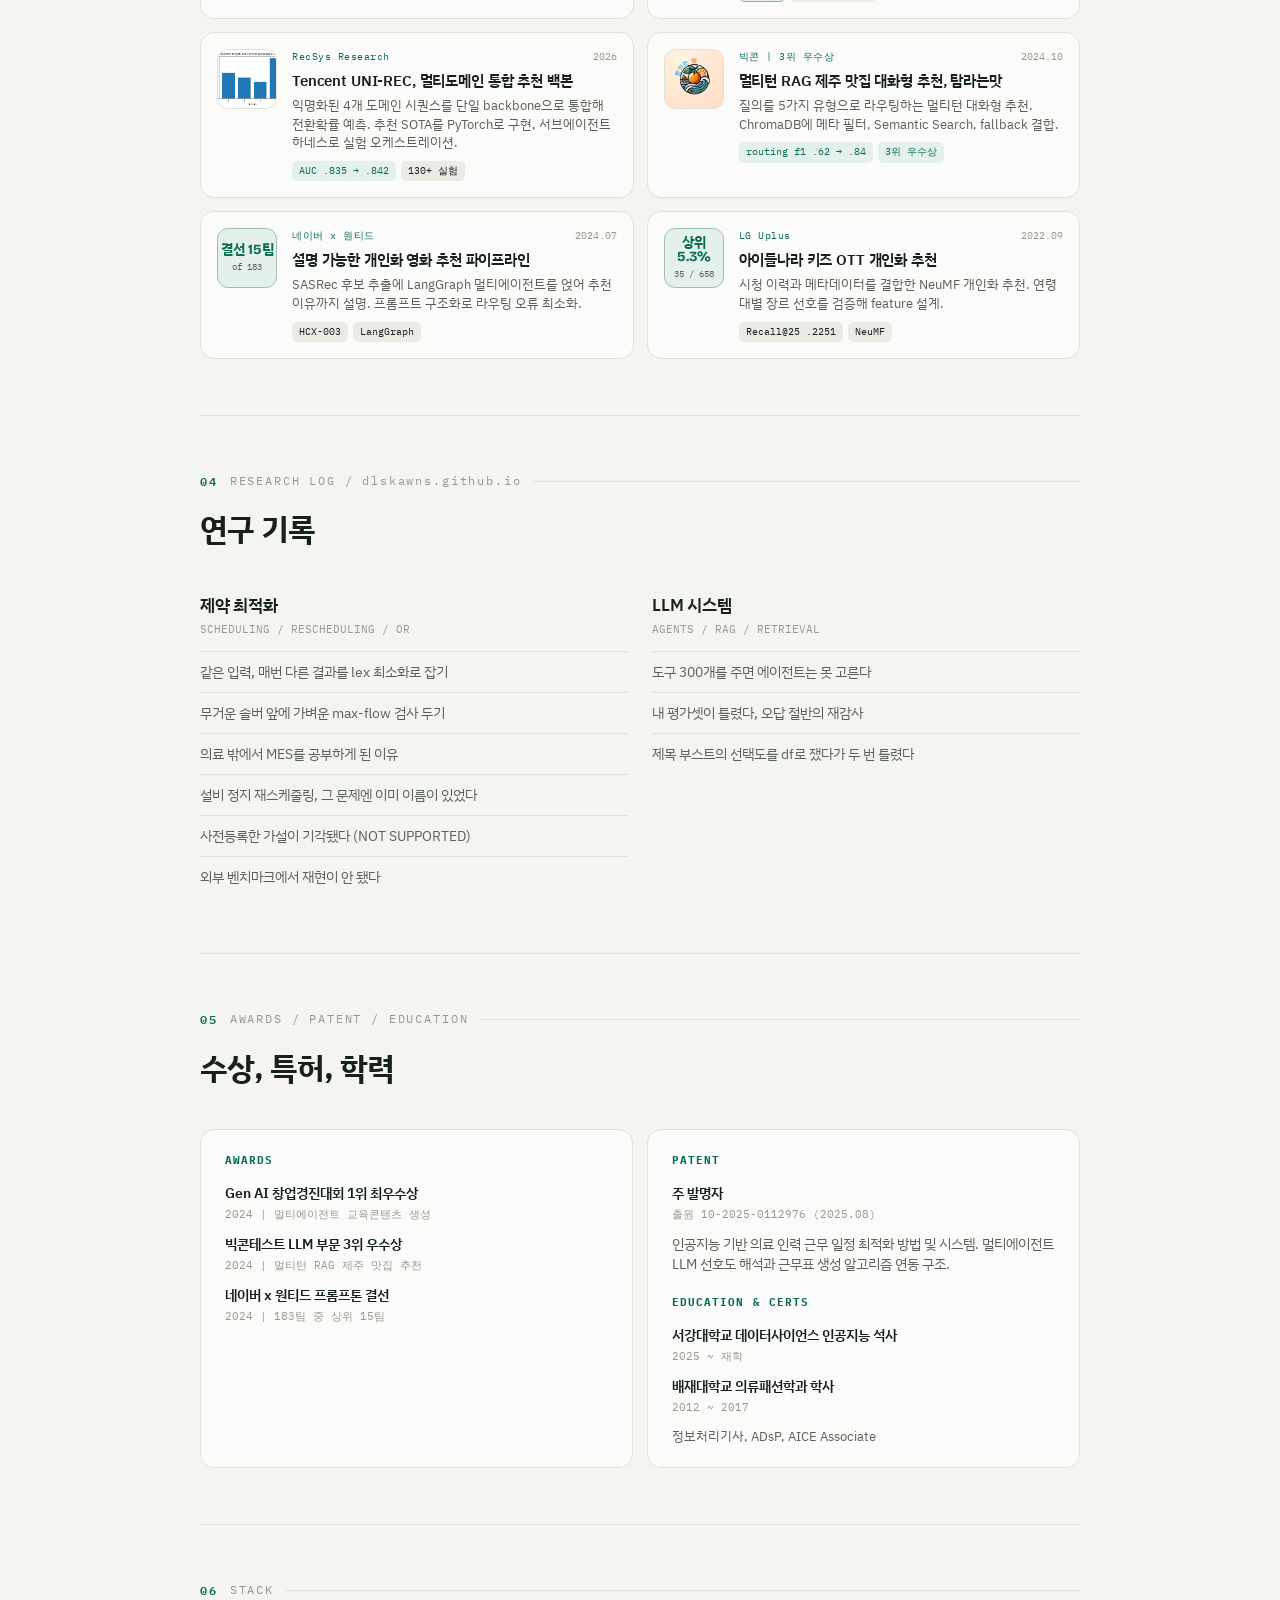
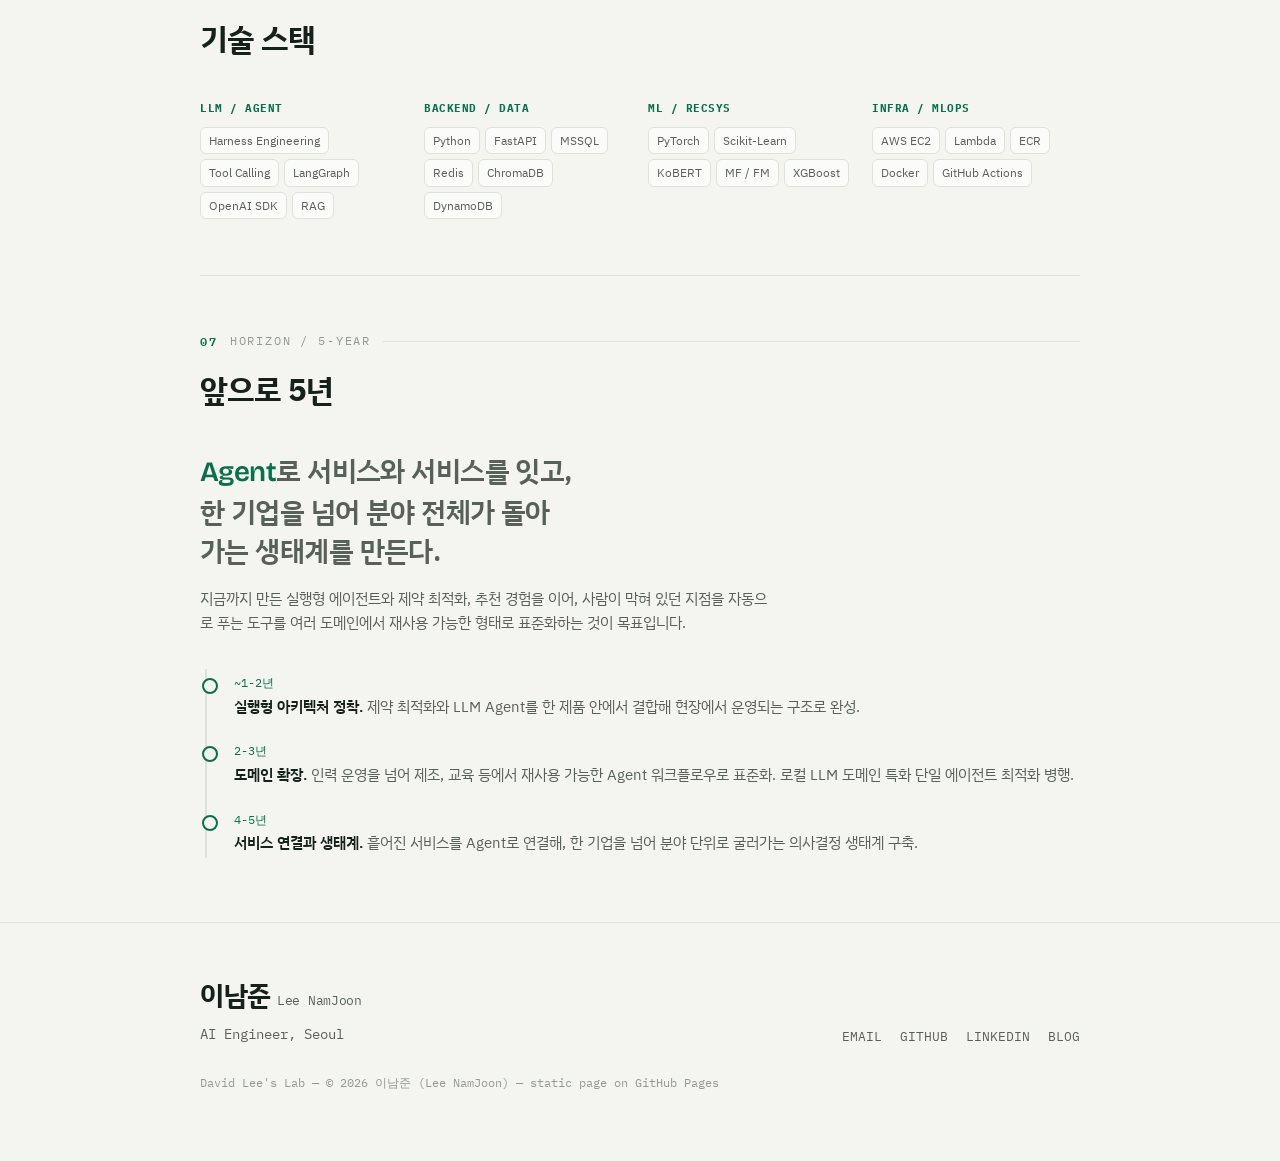
==== commit 78974bfc: "portfolio: 주요/사이드 분리, 문제·접근 개념도 추가 Co-Authored-By: Claude Opus 4.8 (1M context) <noreply@anthropic.c" ====
--- a/index.html
+++ b/index.html
@@ -94,13 +94,13 @@
 
   <section id="projects" class="reveal">
     <div class="eyebrow"><b>03</b> SELECTED PROJECTS</div>
-    <h2 class="sec-title">주요 프로젝트</h2>
+    <h2 class="sec-title">프로젝트</h2>
     <div class="proj-group">
-      <div class="proj-h">실무 (N2Ai, Bearable)</div>
+      <div class="proj-h">주요 프로젝트 (사내 업무)</div>
       <div class="rc-grid" id="work-grid"></div>
     </div>
     <div class="proj-group">
-      <div class="proj-h">대회, 사이드 프로젝트</div>
+      <div class="proj-h">사이드 프로젝트 (대외 활동, 대회, 연구)</div>
       <div class="rc-grid" id="rc-grid"></div>
     </div>
   </section>
--- a/assets/site.css
+++ b/assets/site.css
@@ -234,3 +234,22 @@
 .art-foot{padding:34px 0 72px;display:flex;justify-content:space-between;flex-wrap:wrap;gap:14px}
 .art-foot a{font-family:var(--mono);font-size:12.5px;color:var(--muted);transition:color .2s}
 .art-foot a:hover{color:var(--signal)}
+
+/* inline concept diagrams (theme-aware, token-colored) */
+.dg-fig{margin:20px 0 8px;border:1px solid var(--line);border-radius:13px;background:var(--surface);padding:20px 18px 6px}
+.dg-fig .cap{font-family:var(--mono);font-size:11.5px;color:var(--faint);line-height:1.55;padding:12px 2px 6px}
+.dg{width:100%;height:auto;display:block}
+.dg text{font-family:var(--sans);fill:var(--muted)}
+.dg .mono{font-family:var(--mono)}
+.dg .ink{fill:var(--ink)}
+.dg .sig{fill:var(--signal)}
+.dg .mut{fill:var(--muted)}
+.dg .fnt{fill:var(--faint)}
+.dg .box{fill:var(--paper);stroke:var(--line);stroke-width:1.5}
+.dg .box-ac{fill:var(--signal-soft);stroke:var(--signal);stroke-width:1.5}
+.dg .box-2{fill:var(--surface-2);stroke:var(--line);stroke-width:1.5}
+.dg .flow{stroke:var(--faint);stroke-width:1.6;fill:none}
+.dg .flow-ac{stroke:var(--signal);stroke-width:1.9;fill:none}
+.dg .flow-d{stroke:var(--faint);stroke-width:1.6;fill:none;stroke-dasharray:4 4}
+.dg .arh{fill:var(--faint)}
+.dg .arh-ac{fill:var(--signal)}
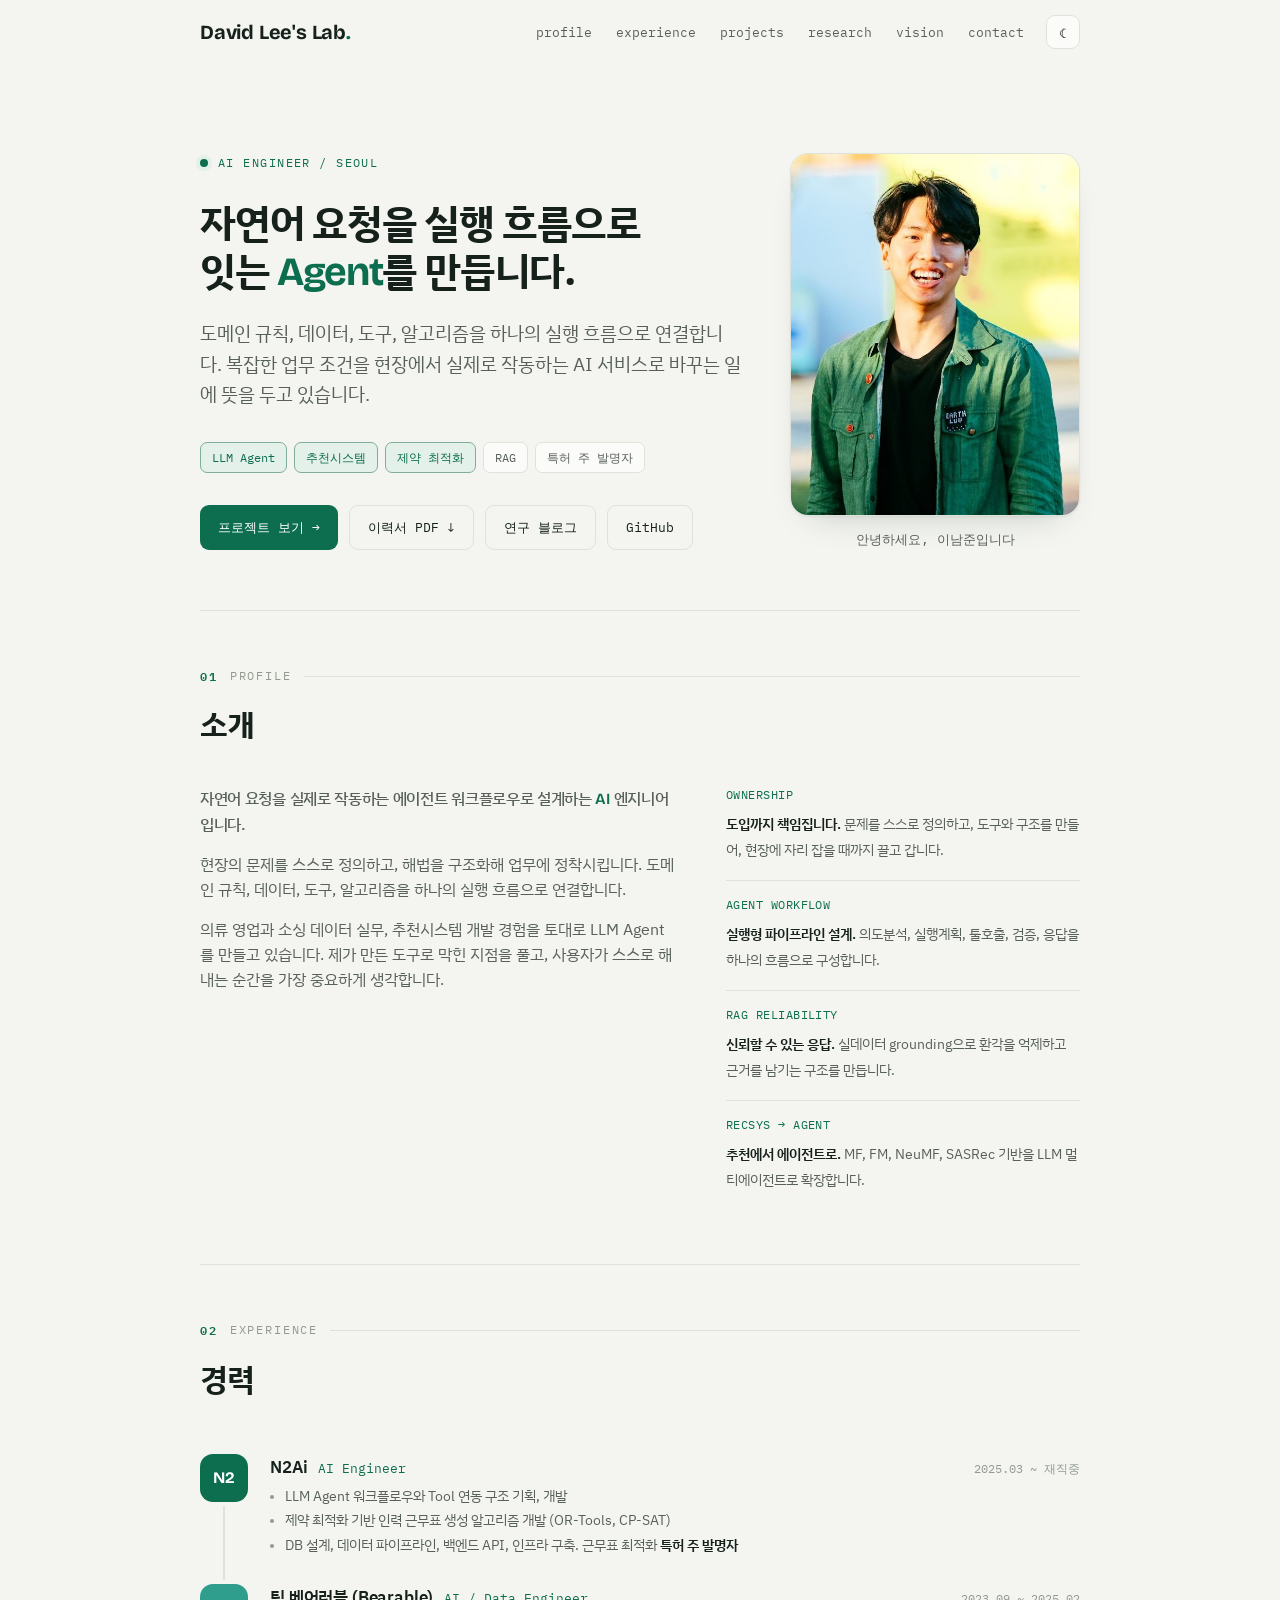
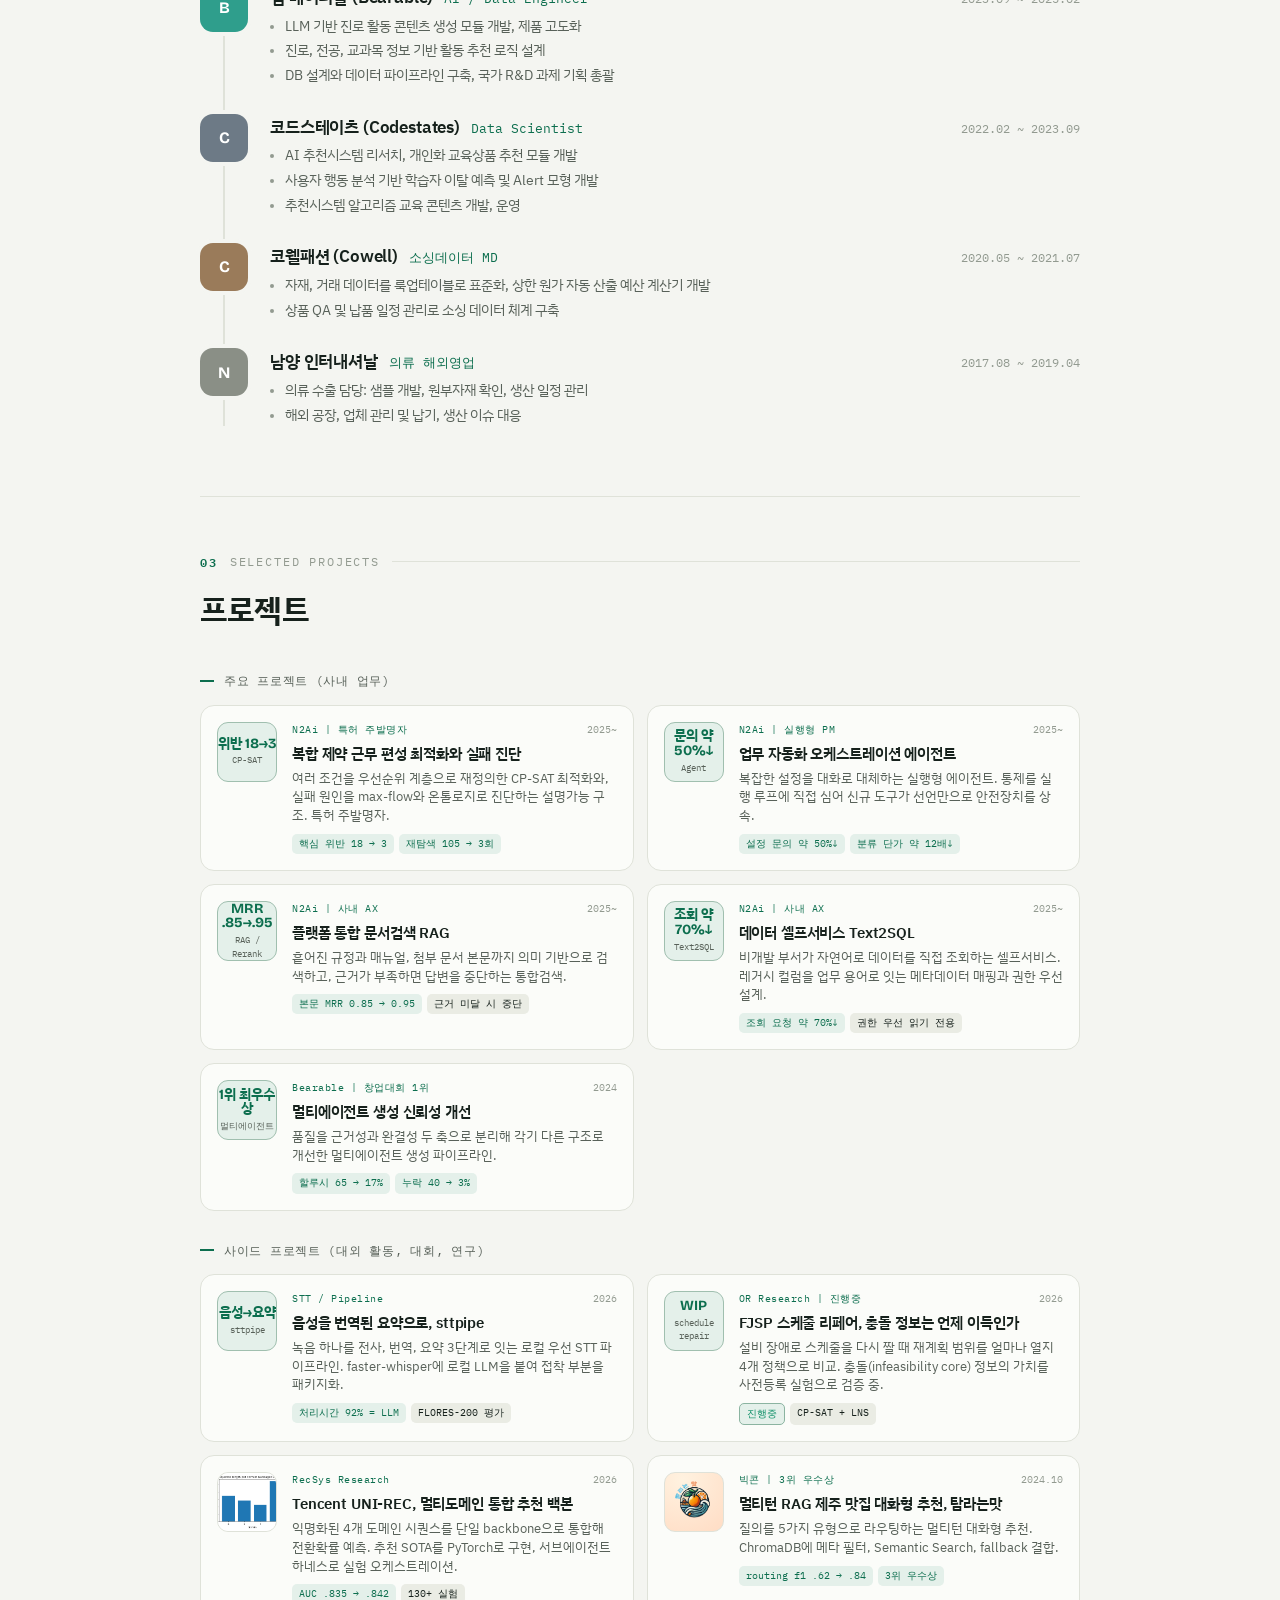
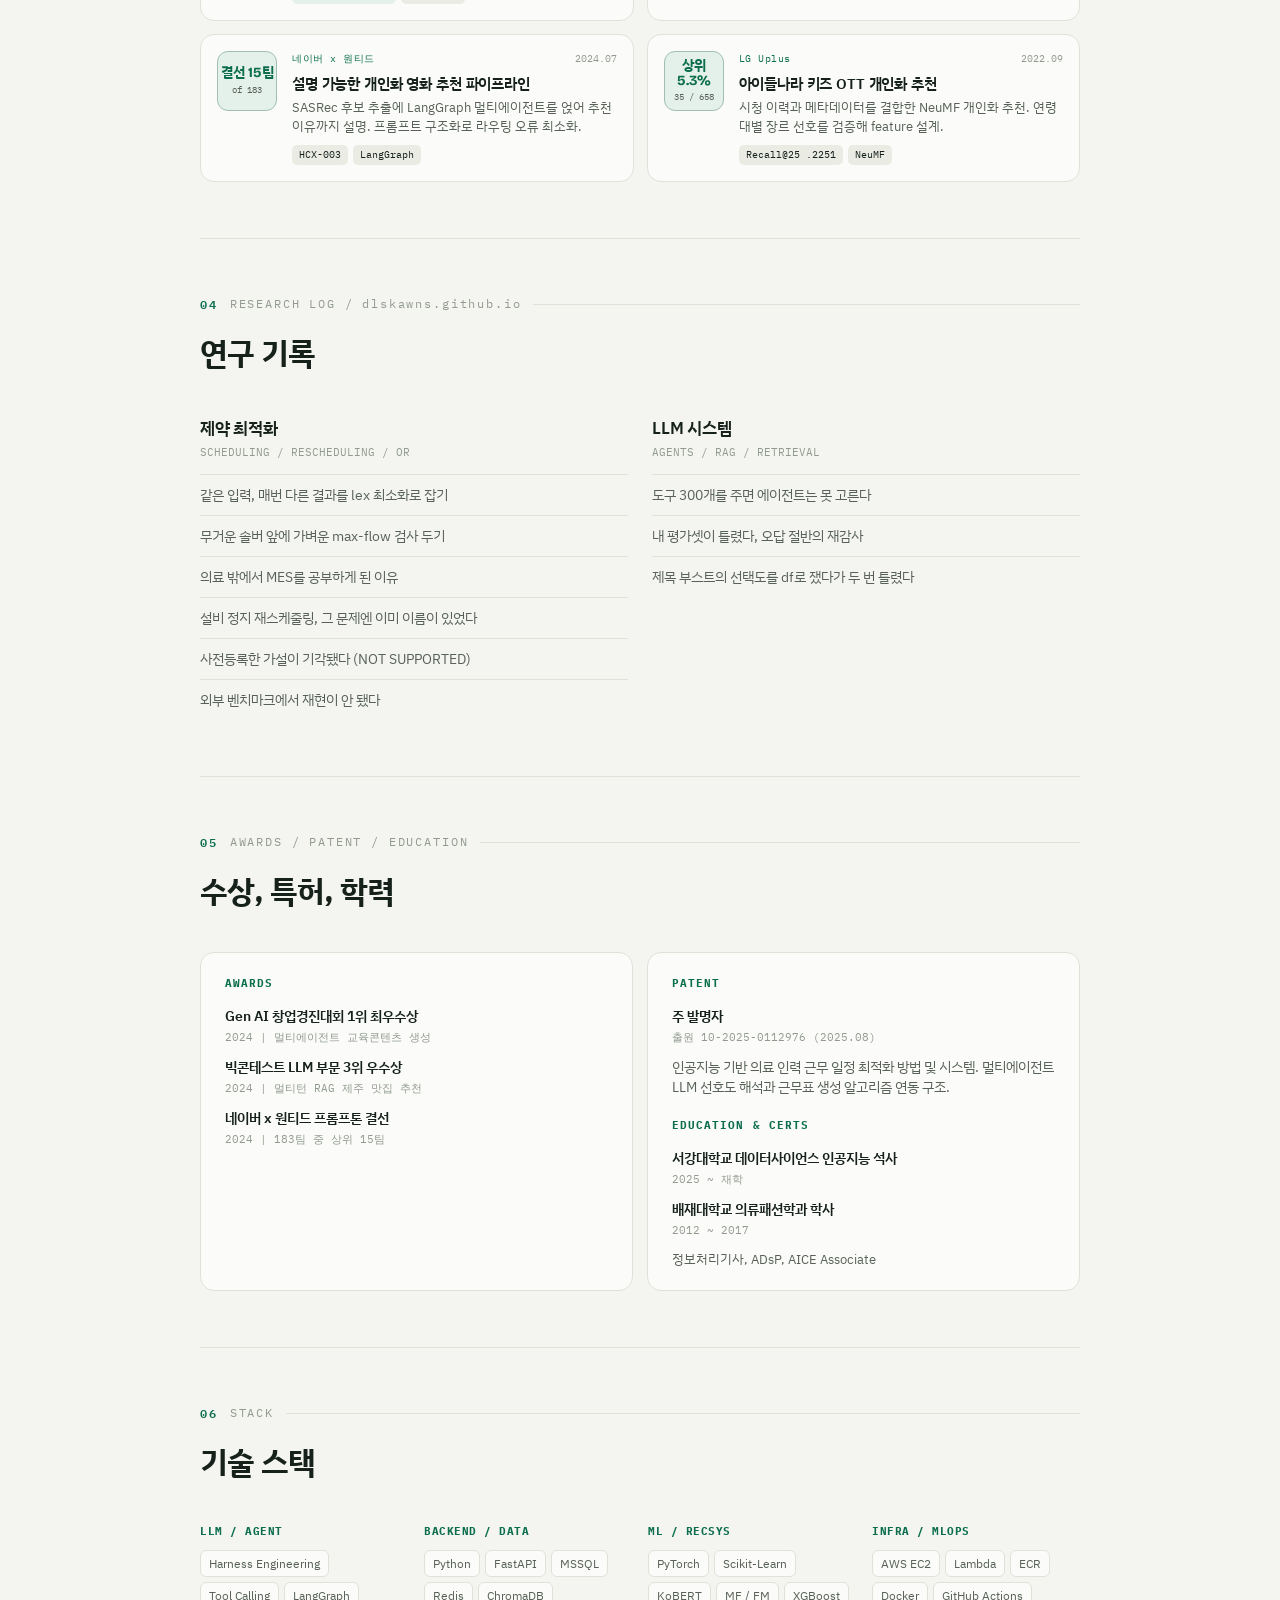
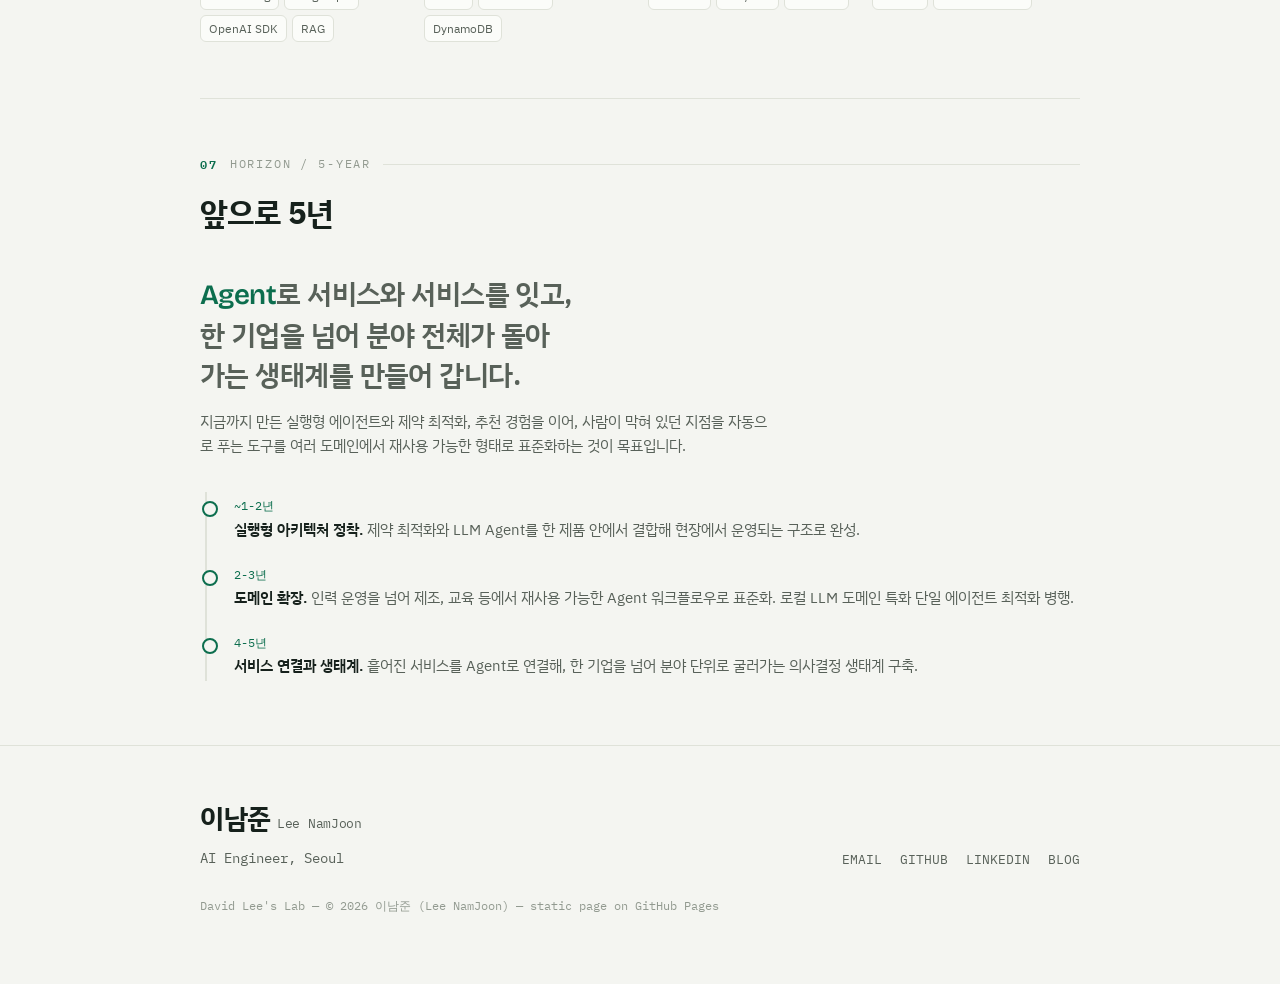
==== commit b97a598b: "Style: 히어로 제목 축소, 전 페이지 평서체를 존댓말로 통일 - 히어로 h1 최대 62px -> 40px - index 강점/비전과 프로젝트 상세 캡션의 한다체를 존댓말로 교" ====
--- a/index.html
+++ b/index.html
@@ -78,10 +78,10 @@
         <p>의류 영업과 소싱 데이터 실무, 추천시스템 개발 경험을 토대로 LLM Agent를 만들고 있습니다. 제가 만든 도구로 막힌 지점을 풀고, 사용자가 스스로 해내는 순간을 가장 중요하게 생각합니다.</p>
       </div>
       <ul class="strengths">
-        <li><span class="k">OWNERSHIP</span><span class="v"><b>도입까지 책임진다.</b> 문제를 스스로 정의하고, 도구와 구조를 만들어, 현장에 자리 잡을 때까지 끌고 간다.</span></li>
-        <li><span class="k">AGENT WORKFLOW</span><span class="v"><b>실행형 파이프라인 설계.</b> 의도분석, 실행계획, 툴호출, 검증, 응답을 하나의 흐름으로 구성한다.</span></li>
-        <li><span class="k">RAG RELIABILITY</span><span class="v"><b>신뢰할 수 있는 응답.</b> 실데이터 grounding으로 환각을 억제하고 근거를 남기는 구조를 만든다.</span></li>
-        <li><span class="k">RECSYS → AGENT</span><span class="v"><b>추천에서 에이전트로.</b> MF, FM, NeuMF, SASRec 기반을 LLM 멀티에이전트로 확장한다.</span></li>
+        <li><span class="k">OWNERSHIP</span><span class="v"><b>도입까지 책임집니다.</b> 문제를 스스로 정의하고, 도구와 구조를 만들어, 현장에 자리 잡을 때까지 끌고 갑니다.</span></li>
+        <li><span class="k">AGENT WORKFLOW</span><span class="v"><b>실행형 파이프라인 설계.</b> 의도분석, 실행계획, 툴호출, 검증, 응답을 하나의 흐름으로 구성합니다.</span></li>
+        <li><span class="k">RAG RELIABILITY</span><span class="v"><b>신뢰할 수 있는 응답.</b> 실데이터 grounding으로 환각을 억제하고 근거를 남기는 구조를 만듭니다.</span></li>
+        <li><span class="k">RECSYS → AGENT</span><span class="v"><b>추천에서 에이전트로.</b> MF, FM, NeuMF, SASRec 기반을 LLM 멀티에이전트로 확장합니다.</span></li>
       </ul>
     </div>
   </section>
@@ -164,7 +164,7 @@
   <section id="vision" class="reveal vision">
     <div class="eyebrow"><b>07</b> HORIZON / 5-YEAR</div>
     <h2 class="sec-title">앞으로 5년</h2>
-    <p class="q"><span class="en">Agent</span>로 서비스와 서비스를 잇고, 한 기업을 넘어 분야 전체가 돌아가는 생태계를 만든다.</p>
+    <p class="q"><span class="en">Agent</span>로 서비스와 서비스를 잇고, 한 기업을 넘어 분야 전체가 돌아가는 생태계를 만들어 갑니다.</p>
     <p>지금까지 만든 실행형 에이전트와 제약 최적화, 추천 경험을 이어, 사람이 막혀 있던 지점을 자동으로 푸는 도구를 여러 도메인에서 재사용 가능한 형태로 표준화하는 것이 목표입니다.</p>
     <div class="vtl">
       <div class="vrow"><div class="yr">~1-2년</div><div class="txt"><b>실행형 아키텍처 정착.</b> 제약 최적화와 LLM Agent를 한 제품 안에서 결합해 현장에서 운영되는 구조로 완성.</div></div>
@@ -289,7 +289,8 @@
 document.getElementById('work-grid').innerHTML=work.map(cardHTML).join('');
 document.getElementById('rc-grid').innerHTML=rc.map(cardHTML).join('');
 
-const opt=[
+// 연구 기록: 블로그 research.json 실시간 로드. 실패 시 아래 폴백 목록 사용.
+const optFallback=[
   {t:"같은 입력, 매번 다른 결과를 lex 최소화로 잡기",u:"/optimization/lex-minimization-cpsat/"},
   {t:"무거운 솔버 앞에 가벼운 max-flow 검사 두기",u:"/optimization/maxflow-soundness-presolve-gate/"},
   {t:"의료 밖에서 MES를 공부하게 된 이유",u:"/optimization/mes-basics/"},
@@ -297,14 +298,30 @@
   {t:"사전등록한 가설이 기각됐다 (NOT SUPPORTED)",u:"/optimization/prereg-not-supported/"},
   {t:"외부 벤치마크에서 재현이 안 됐다",u:"/optimization/external-replication/"},
 ];
-const llm=[
+const llmFallback=[
   {t:"도구 300개를 주면 에이전트는 못 고른다",u:"/nlp-llm/tool-selection-scaling/"},
   {t:"내 평가셋이 틀렸다, 오답 절반의 재감사",u:"/nlp-llm/eval-harness-pitfalls/"},
   {t:"제목 부스트의 선택도를 df로 쟀다가 두 번 틀렸다",u:"/nlp-llm/title-boost-selectivity/"},
 ];
 const li=a=>`<a href="${BLOG}${a.u}" target="_blank" rel="noopener"><span>${a.t}</span></a>`;
-document.getElementById('opt-list').innerHTML=opt.map(li).join('');
-document.getElementById('llm-list').innerHTML=llm.map(li).join('');
+function renderResearch(opt,llm){
+  document.getElementById('opt-list').innerHTML=opt.map(li).join('');
+  document.getElementById('llm-list').innerHTML=llm.map(li).join('');
+}
+function cleanTitle(t){return String(t).replace(/^.*? - /,'').replace(/\s*\(feat\.[^)]*\)\s*$/,'').trim();}
+fetch(`${BLOG}/research.json`,{cache:'no-cache'})
+  .then(r=>{if(!r.ok)throw 0;return r.json();})
+  .then(posts=>{
+    const opt=[],llm=[];
+    posts.forEach(p=>{
+      const item={t:cleanTitle(p.title),u:p.url};
+      if(p.cat==='optimization'||p.cat==='paper-review')opt.push(item);
+      else if(p.cat==='nlp-llm')llm.push(item);
+    });
+    if(!opt.length&&!llm.length)throw 0;
+    renderResearch(opt,llm);
+  })
+  .catch(()=>renderResearch(optFallback,llmFallback));
 </script>
 <script src="assets/site.js" defer></script>
 </body>
--- a/assets/site.css
+++ b/assets/site.css
@@ -51,7 +51,7 @@
 header.hero{padding:88px 0 60px}
 .kicker{font-family:var(--mono);font-size:12px;letter-spacing:.12em;color:var(--signal);margin-bottom:26px;display:flex;align-items:center;gap:10px}
 .kicker::before{content:"";width:8px;height:8px;border-radius:50%;background:var(--signal);box-shadow:0 0 0 4px var(--signal-soft)}
-h1{font-family:var(--sans);font-weight:700;font-size:clamp(38px,6.4vw,62px);line-height:1.08;letter-spacing:-0.035em;margin-bottom:26px}
+h1{font-family:var(--sans);font-weight:700;font-size:clamp(26px,4vw,40px);line-height:1.2;letter-spacing:-0.03em;margin-bottom:22px}
 h1 .en{color:var(--signal);font-weight:700}
 .lede{font-size:clamp(16.5px,2.1vw,19px);color:var(--muted);max-width:53ch;line-height:1.6}
 .hero-meta{margin-top:32px;display:flex;flex-wrap:wrap;gap:7px}
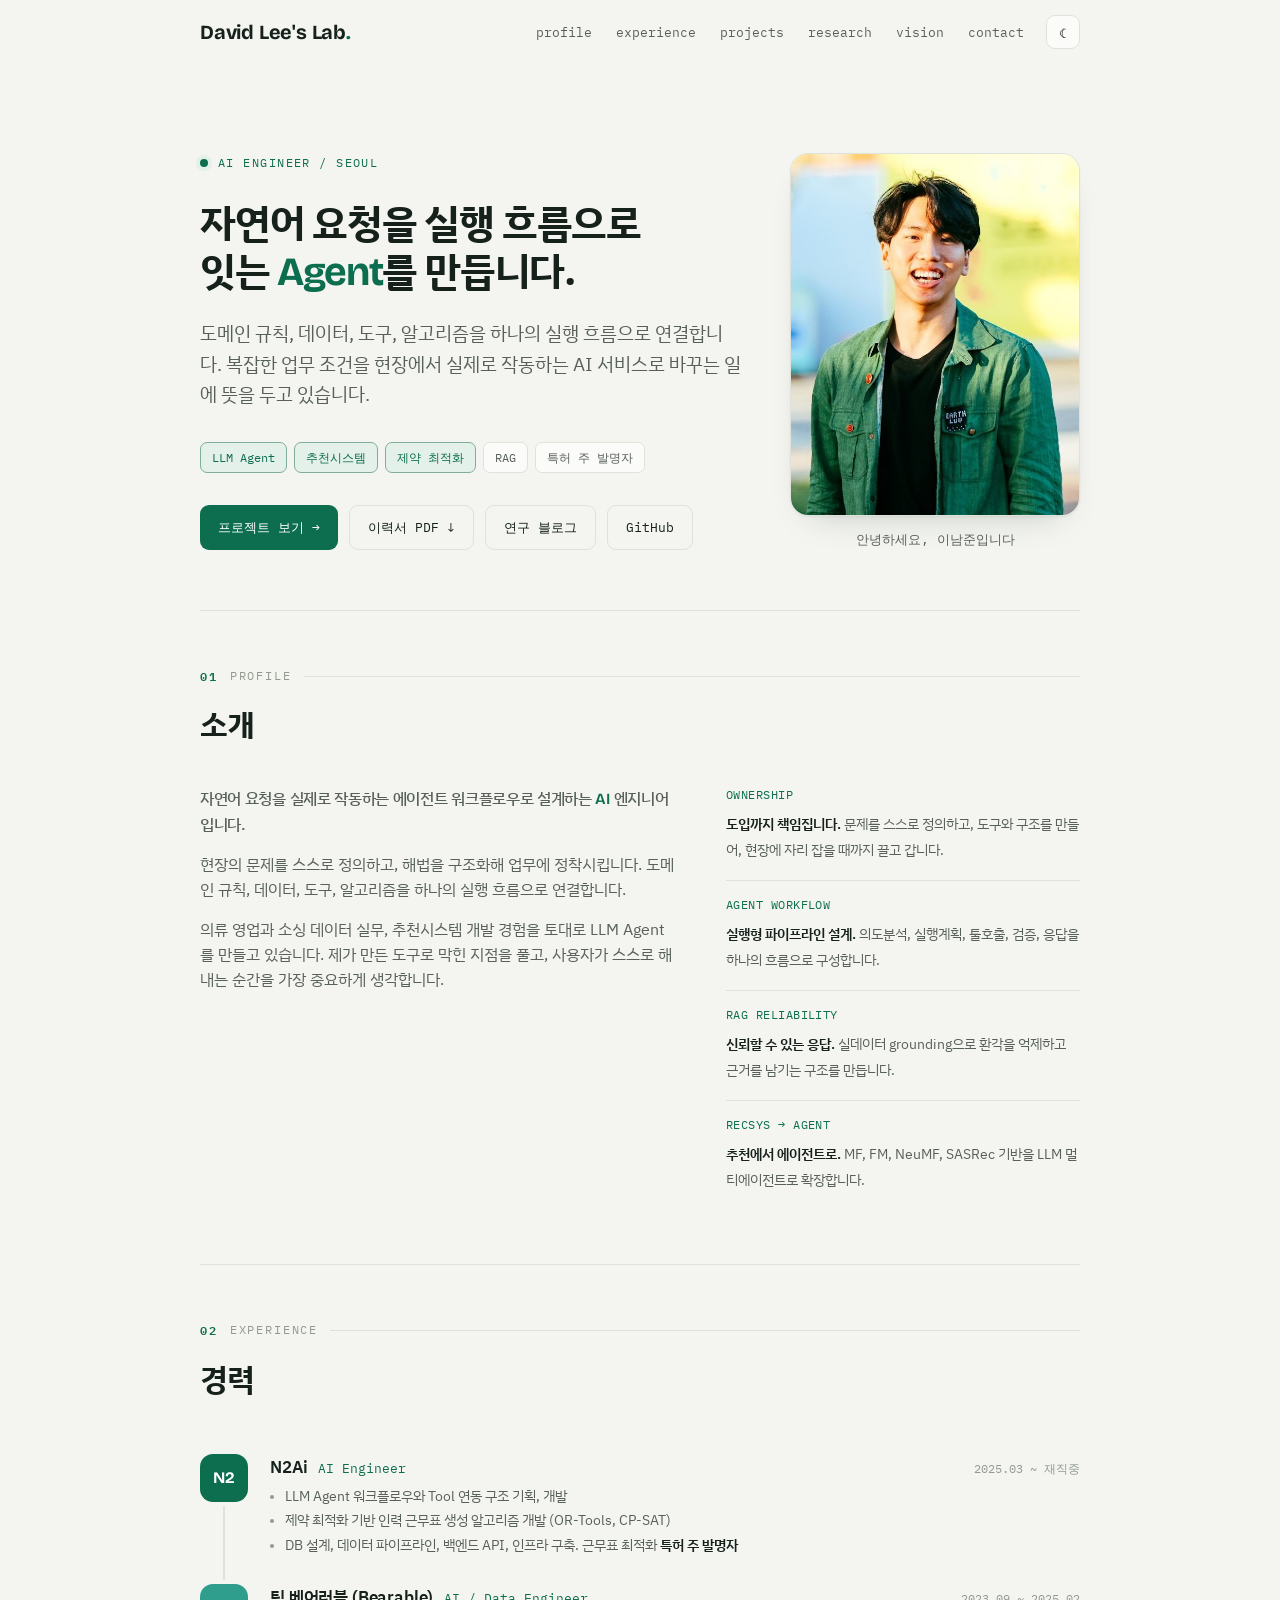
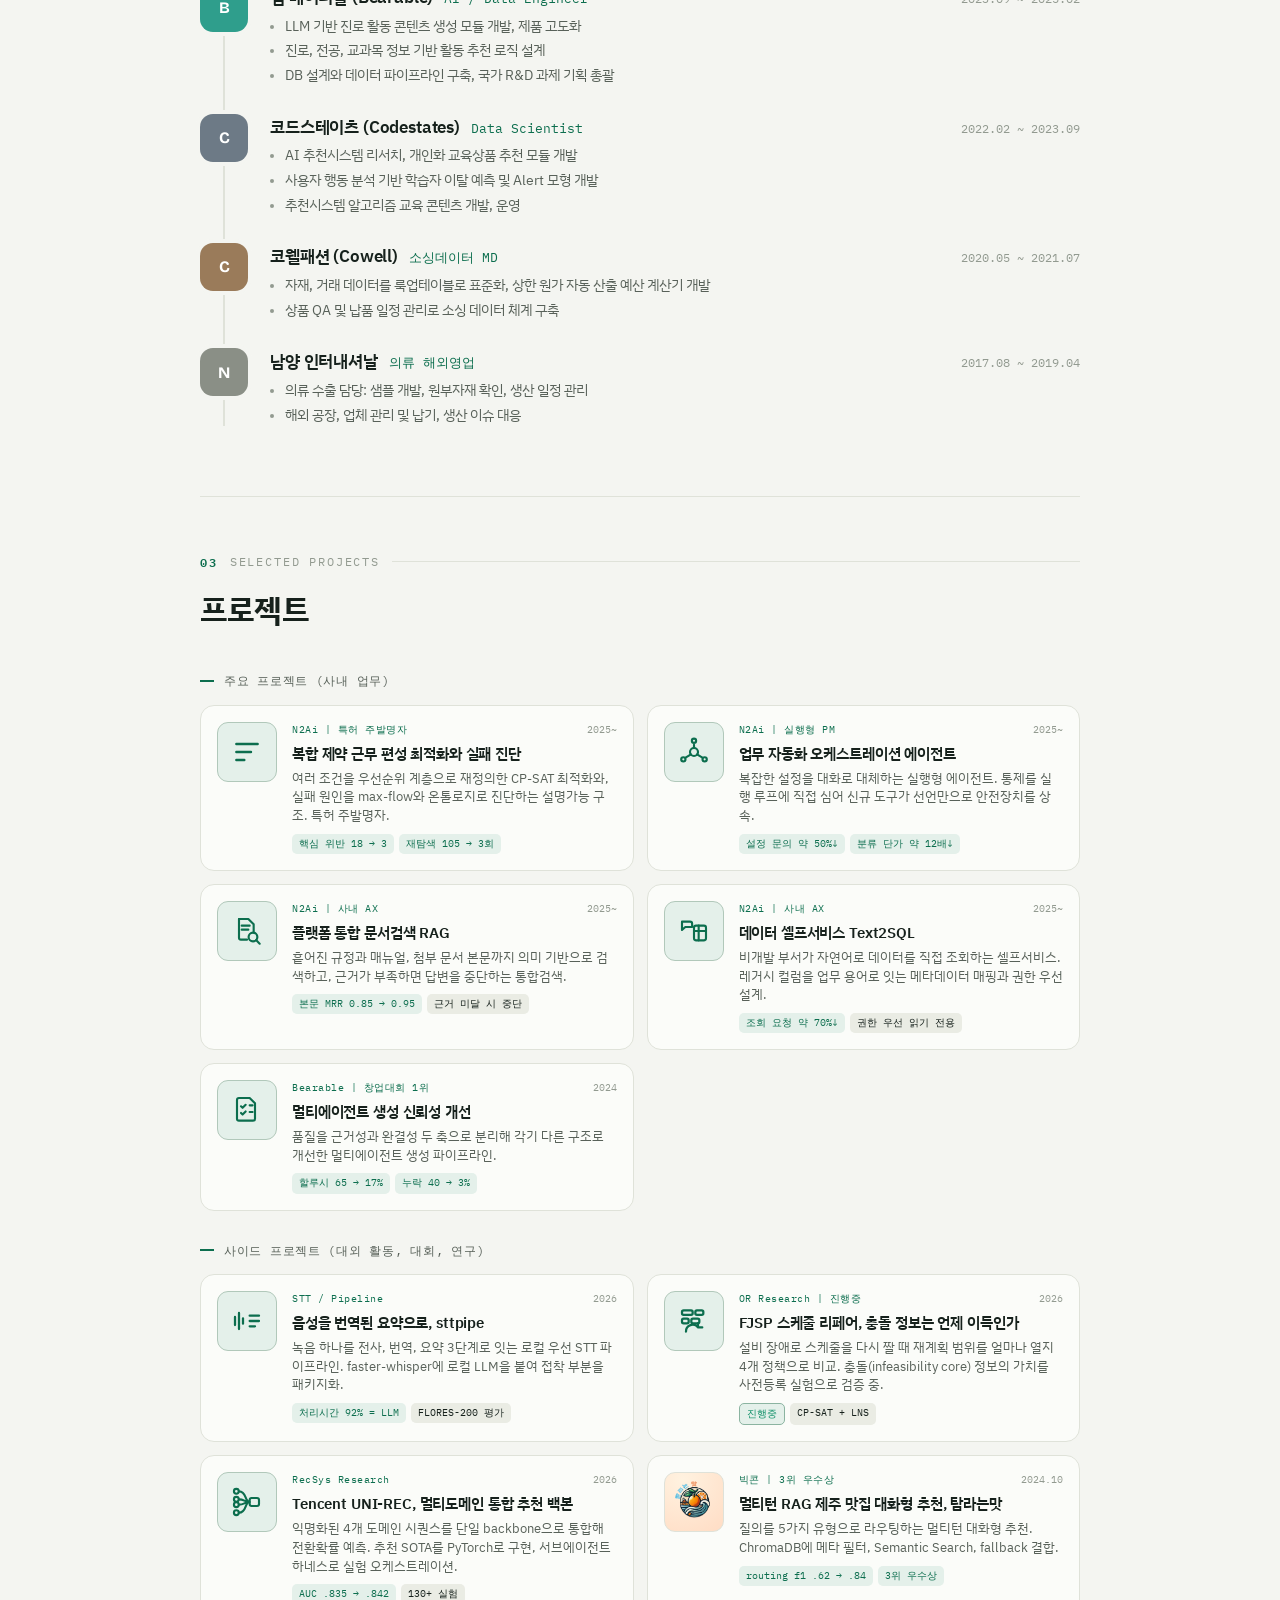
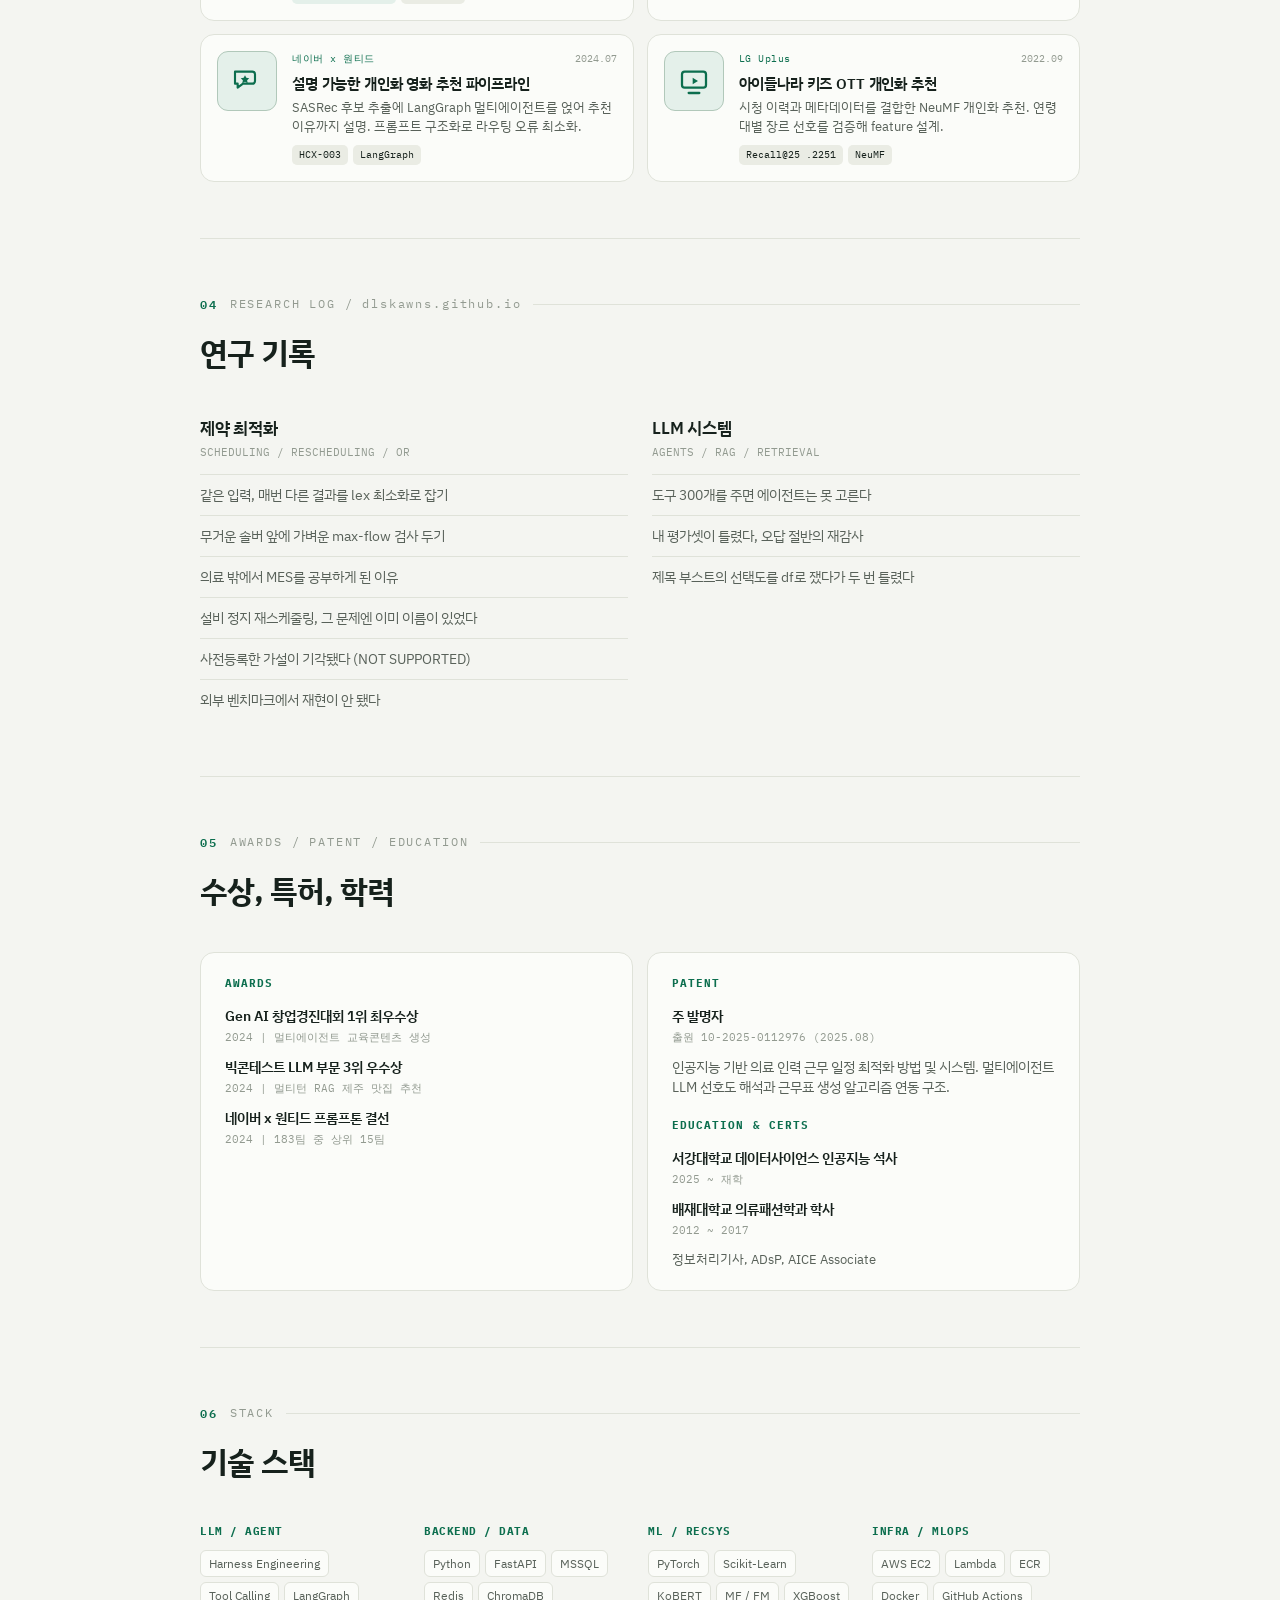
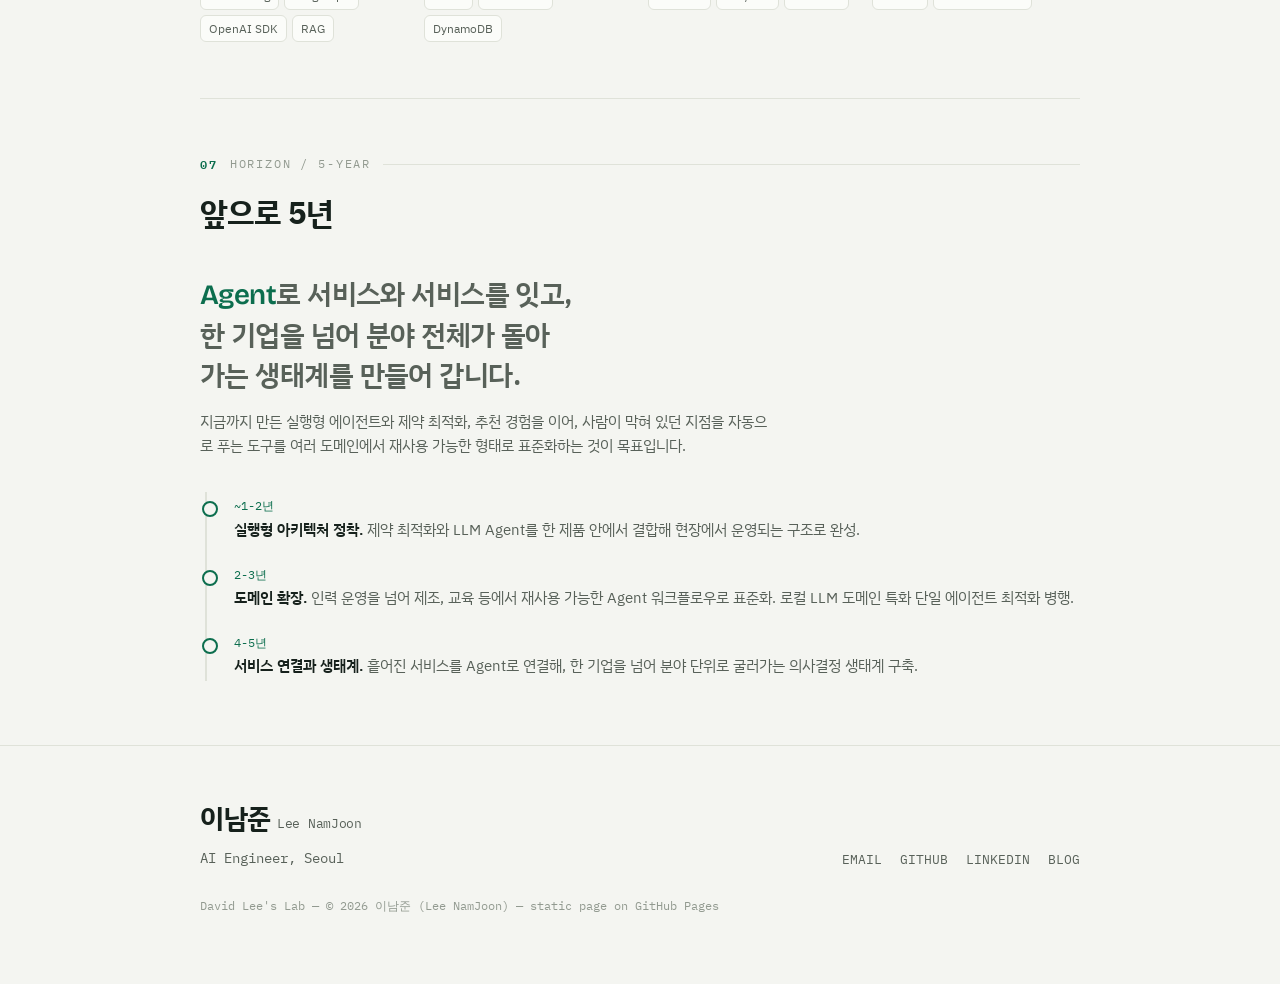
==== commit 7b64a60f: "Add: 프로젝트 카드 썸네일을 기술 대표 개념 아이콘으로 교체 지표 배지 대신 에메랄드 라인 개념 도식(STT 파형→텍스트, 스케줄 리페어, 멀티도메인 통합, 에이전트 허브, 검" ====
--- a/index.html
+++ b/index.html
@@ -274,10 +274,25 @@
    desc:"품질을 근거성과 완결성 두 축으로 분리해 각기 다른 구조로 개선한 멀티에이전트 생성 파이프라인.",
    m:[{t:"할루시 65 → 17%",pos:1},{t:"누락 40 → 3%",pos:1}]},
 ];
-function cardHTML(p){return `
+// 프로젝트별 대표 개념 아이콘 (에메랄드 라인). 제주는 실제 엠블럼 유지.
+const GLYPHS={
+"stt-pipeline":`<svg viewBox="0 0 24 24" fill="none" stroke="currentColor" stroke-width="1.7" stroke-linecap="round"><path d="M3 9v6M6 6v12M9 10v4"/><path d="M14 8h7M14 12h7M14 16h4"/></svg>`,
+"mes-schedule-repair":`<svg viewBox="0 0 24 24" fill="none" stroke="currentColor" stroke-width="1.7" stroke-linecap="round" stroke-linejoin="round"><rect x="3" y="4" width="8" height="3.4" rx="1.2"/><rect x="13" y="4" width="6" height="3.4" rx="1.2"/><rect x="3" y="10.3" width="5" height="3.4" rx="1.2"/><rect x="10" y="10.3" width="6" height="3.4" rx="1.2"/><path d="M6 20a5 5 0 0 1 9-3.2M15 13.6v3.2h3.2"/></svg>`,
+"tencent-unirec":`<svg viewBox="0 0 24 24" fill="none" stroke="currentColor" stroke-width="1.6" stroke-linecap="round" stroke-linejoin="round"><circle cx="4" cy="4" r="1.8"/><circle cx="4" cy="10" r="1.8"/><circle cx="4" cy="14" r="1.8"/><circle cx="4" cy="20" r="1.8"/><path d="M6 4c6 0 4 8 8 8M6 10c4 0 4 2 8 2M6 14c4 0 4-2 8-2M6 20c6 0 4-8 8-8"/><rect x="14" y="9" width="7" height="6" rx="1.5"/></svg>`,
+"wanted-movie-rec":`<svg viewBox="0 0 24 24" fill="none" stroke="currentColor" stroke-width="1.6" stroke-linecap="round" stroke-linejoin="round"><path d="M3 5h13a2 2 0 0 1 2 2v5a2 2 0 0 1-2 2H9l-4 3v-3H3z"/><path d="M10.5 7.6l1 2 2.2.3-1.6 1.5.4 2.2-2-1.1-2 1.1.4-2.2-1.6-1.5 2.2-.3z" fill="currentColor" stroke="none"/></svg>`,
+"lguplus-kids-rec":`<svg viewBox="0 0 24 24" fill="none" stroke="currentColor" stroke-width="1.7" stroke-linecap="round" stroke-linejoin="round"><rect x="3" y="5" width="18" height="12" rx="2"/><path d="M8 21h8"/><path d="M11 9.5l4 2.5-4 2.5z" fill="currentColor" stroke="none"/></svg>`,
+"n2ai-schedule-optimization":`<svg viewBox="0 0 24 24" fill="none" stroke="currentColor" stroke-width="1.8" stroke-linecap="round"><path d="M4 6h16M4 12h11M4 18h6"/></svg>`,
+"n2ai-orchestration-agent":`<svg viewBox="0 0 24 24" fill="none" stroke="currentColor" stroke-width="1.6" stroke-linecap="round" stroke-linejoin="round"><circle cx="12" cy="12" r="3"/><circle cx="12" cy="3.6" r="1.6"/><circle cx="4" cy="17.5" r="1.6"/><circle cx="20" cy="17.5" r="1.6"/><path d="M12 6.6v2.4M9.7 13.8l-4 2.4M14.3 13.8l4 2.4"/></svg>`,
+"n2ai-search-rag":`<svg viewBox="0 0 24 24" fill="none" stroke="currentColor" stroke-width="1.6" stroke-linecap="round" stroke-linejoin="round"><path d="M6 3h7l4 4v6"/><path d="M6 3v14a1.5 1.5 0 0 0 1.5 1.5H12"/><path d="M8 8h6M8 11h5"/><circle cx="16.5" cy="16.5" r="3.3"/><path d="M19 19l2.5 2.5"/></svg>`,
+"n2ai-data-selfservice":`<svg viewBox="0 0 24 24" fill="none" stroke="currentColor" stroke-width="1.6" stroke-linecap="round" stroke-linejoin="round"><path d="M3 5h6a1.6 1.6 0 0 1 1.6 1.6V9H5.5L3 11.2V5z"/><rect x="12" y="8" width="9" height="11" rx="1.5"/><path d="M12 12h9M15.5 8v11"/></svg>`,
+"bearable-generation-reliability":`<svg viewBox="0 0 24 24" fill="none" stroke="currentColor" stroke-width="1.6" stroke-linecap="round" stroke-linejoin="round"><path d="M6 3h8l4 4v11.5A1.5 1.5 0 0 1 16.5 20H6a1.5 1.5 0 0 1-1.5-1.5V4.5A1.5 1.5 0 0 1 6 3z"/><path d="M7.5 9.2l1.2 1.2 2.3-2.3M7.5 14.2l1.2 1.2 2.3-2.3M14 8.5h2.2M14 13.5h2.2"/></svg>`,
+};
+function slug(u){return u.replace('projects/','').replace('.html','');}
+function cardHTML(p){var g=GLYPHS[slug(p.url)];return `
   <a class="rc" href="${p.url}">
-    ${p.img?`<div class="ic"><img loading="lazy" src="${p.img}" alt=""></div>`
-      :p.brand?`<div class="ic brand"><img loading="lazy" src="${p.brand}" alt="탐라는맛"></div>`
+    ${p.brand?`<div class="ic brand"><img loading="lazy" src="${p.brand}" alt="탐라는맛"></div>`
+      :g?`<div class="ic glyph">${g}</div>`
+      :p.img?`<div class="ic"><img loading="lazy" src="${p.img}" alt=""></div>`
       :`<div class="ic badge"><span class="b1">${p.badge.b1}</span><span class="b2">${p.badge.b2}</span></div>`}
     <div class="rc-body">
       <div class="rc-top"><span class="rc-tag">${p.tag}</span><span class="rc-yr">${p.yr}</span></div>
--- a/assets/site.css
+++ b/assets/site.css
@@ -120,6 +120,8 @@
 :root[data-theme="dark"] .rc .ic.brand{background:radial-gradient(130% 130% at 30% 12%,#2a2016,#241a12)}
 @media (prefers-color-scheme: dark){:root:not([data-theme="light"]) .rc .ic.brand{background:radial-gradient(130% 130% at 30% 12%,#2a2016,#241a12)}}
 .rc .ic.brand img{object-fit:contain}
+.rc .ic.glyph{display:flex;align-items:center;justify-content:center;color:var(--signal);background:var(--signal-soft);border-color:color-mix(in srgb,var(--signal) 22%,var(--line))}
+.rc .ic.glyph svg{width:32px;height:32px;display:block}
 .rc .ic.badge{display:flex;flex-direction:column;align-items:center;justify-content:center;gap:2px;background:var(--signal-soft);border-color:color-mix(in srgb,var(--signal) 30%,var(--line));text-align:center}
 .rc .ic.badge .b1{font-family:var(--disp);font-weight:700;font-size:14px;color:var(--signal);line-height:1.05}
 .rc .ic.badge .b2{font-family:var(--mono);font-size:8.5px;color:var(--muted)}
